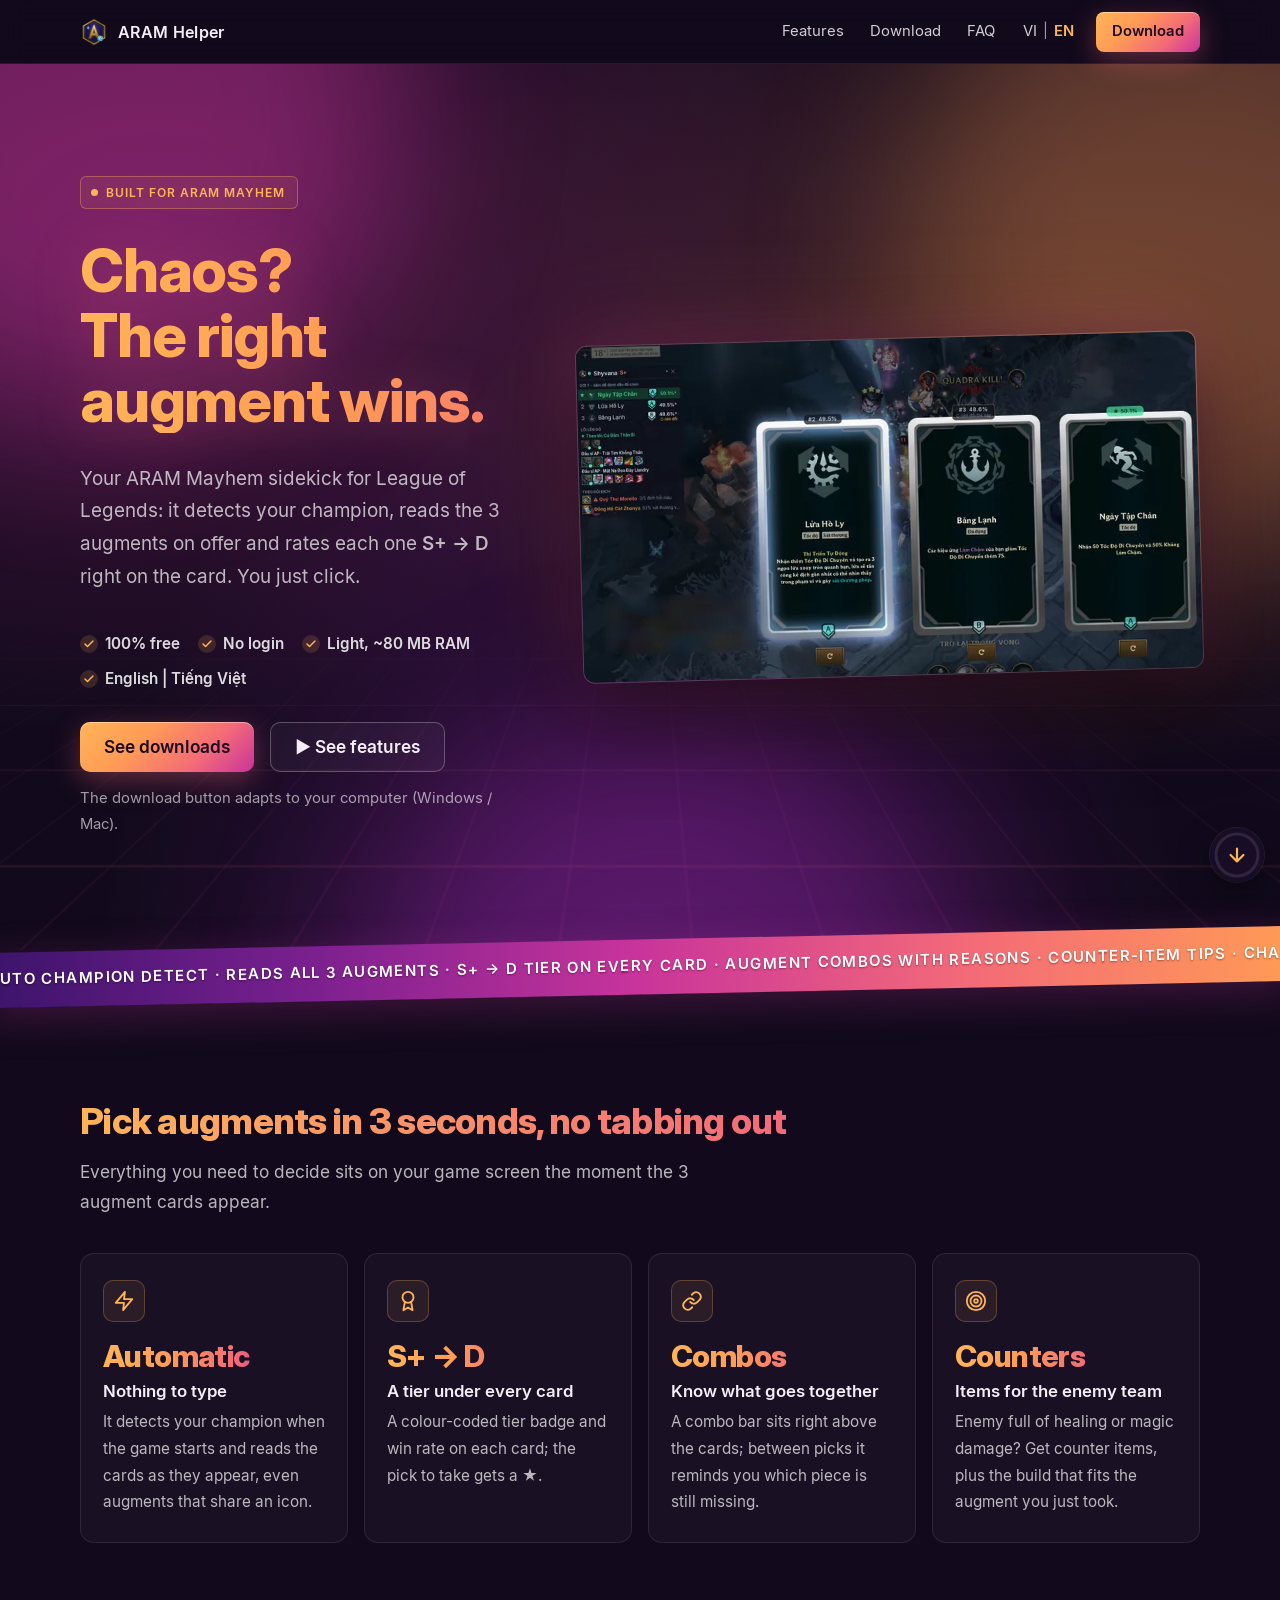
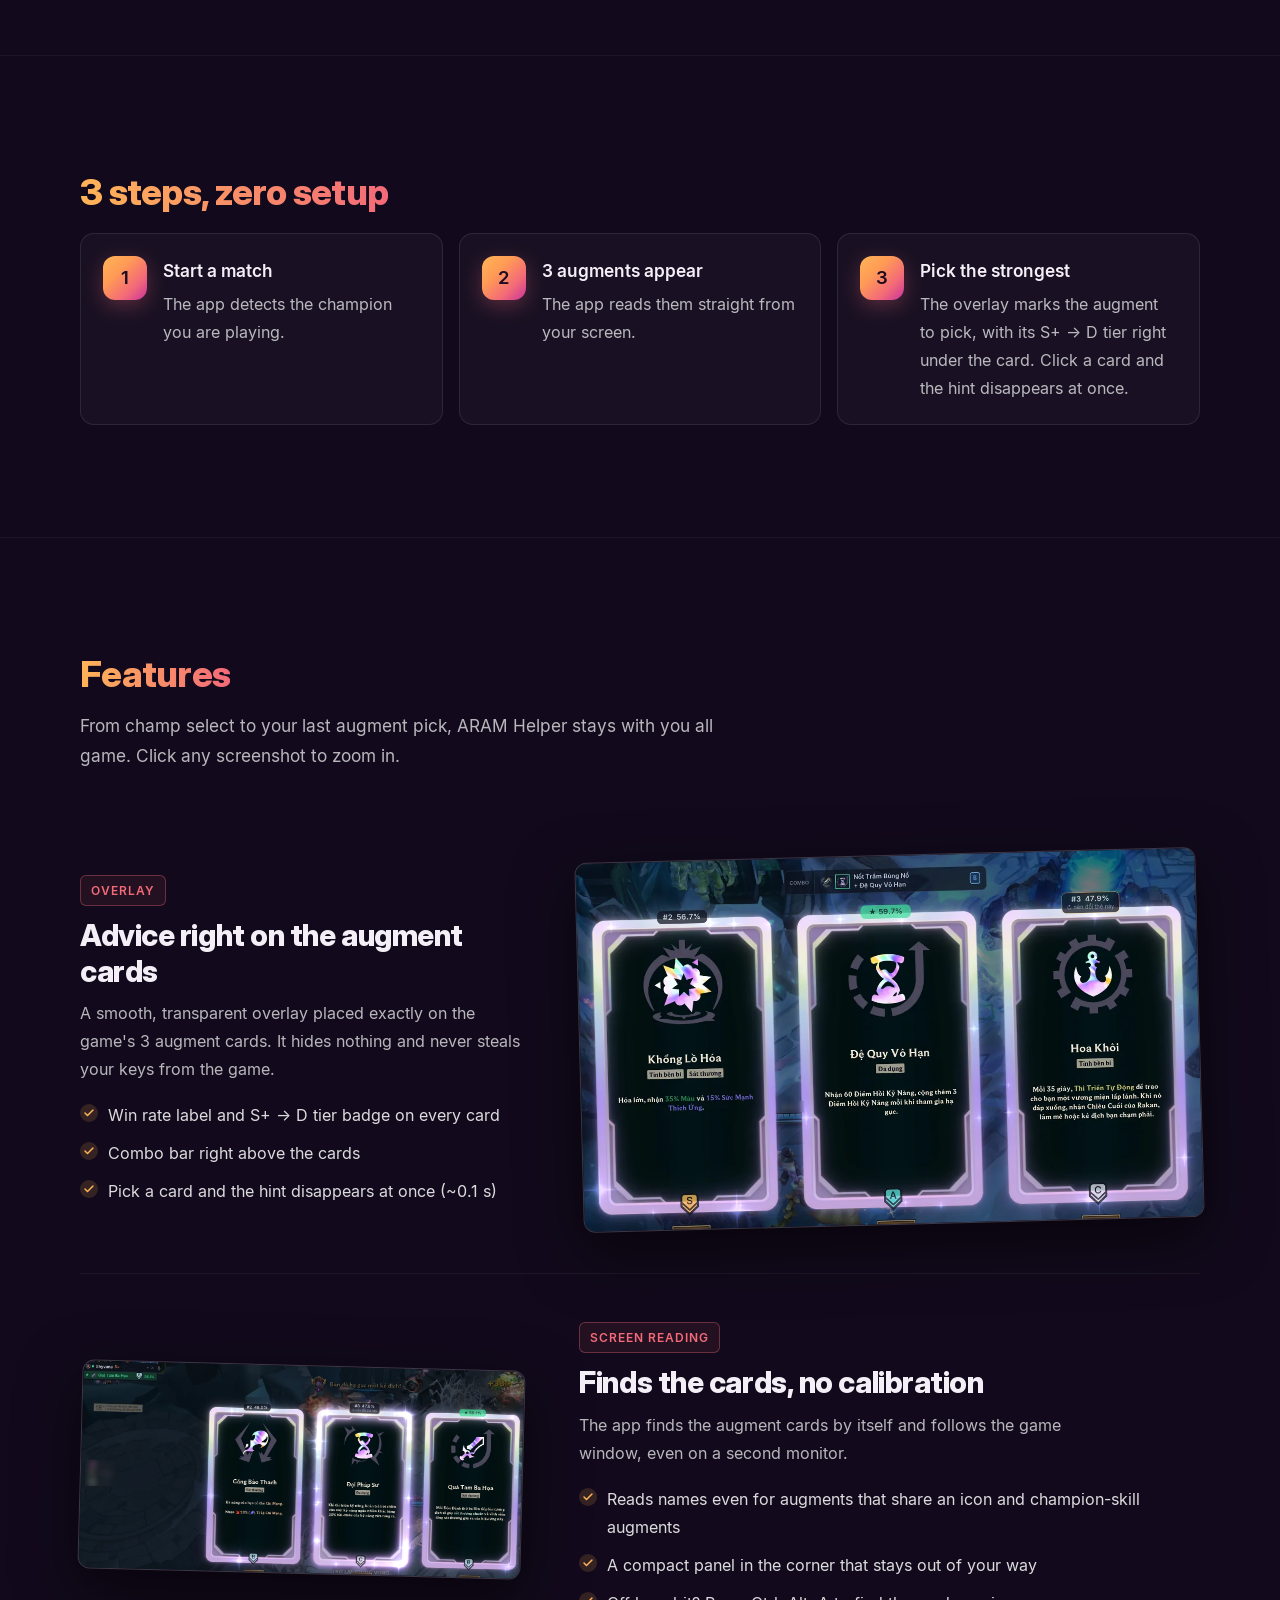
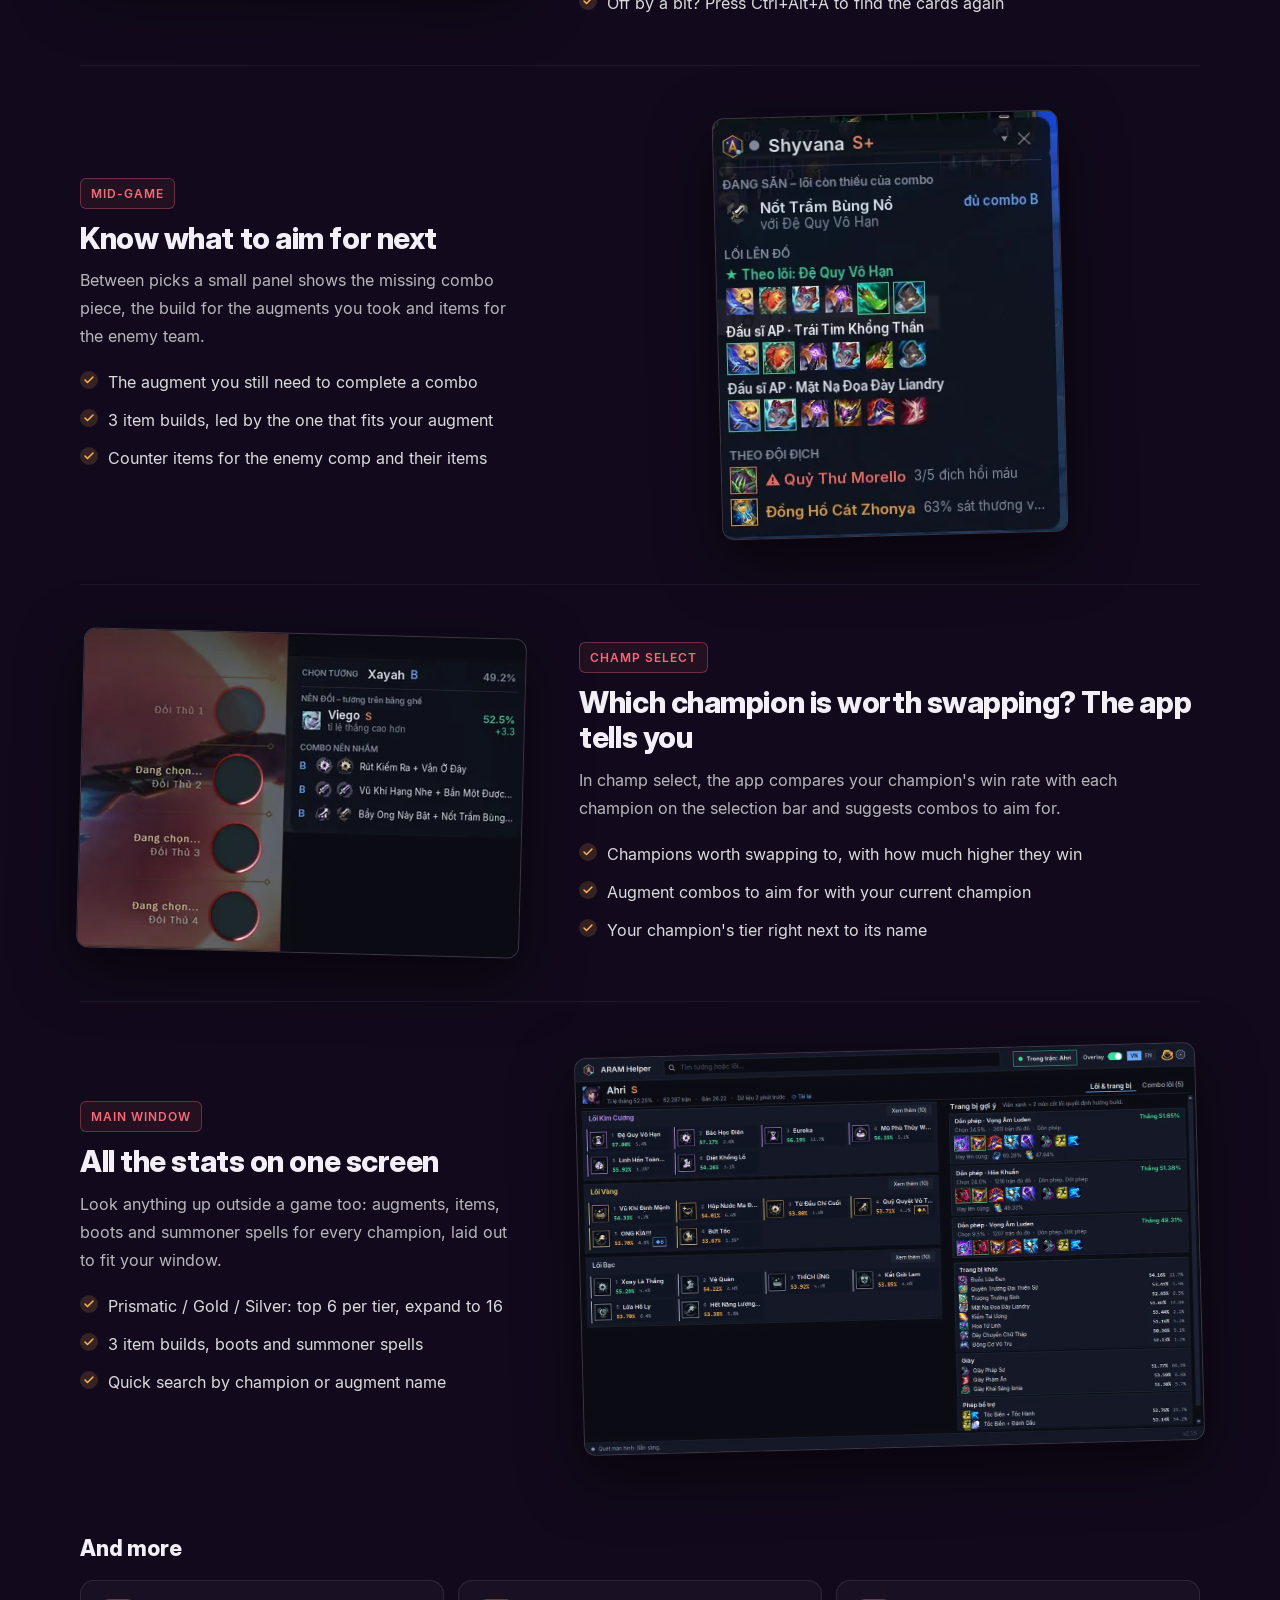
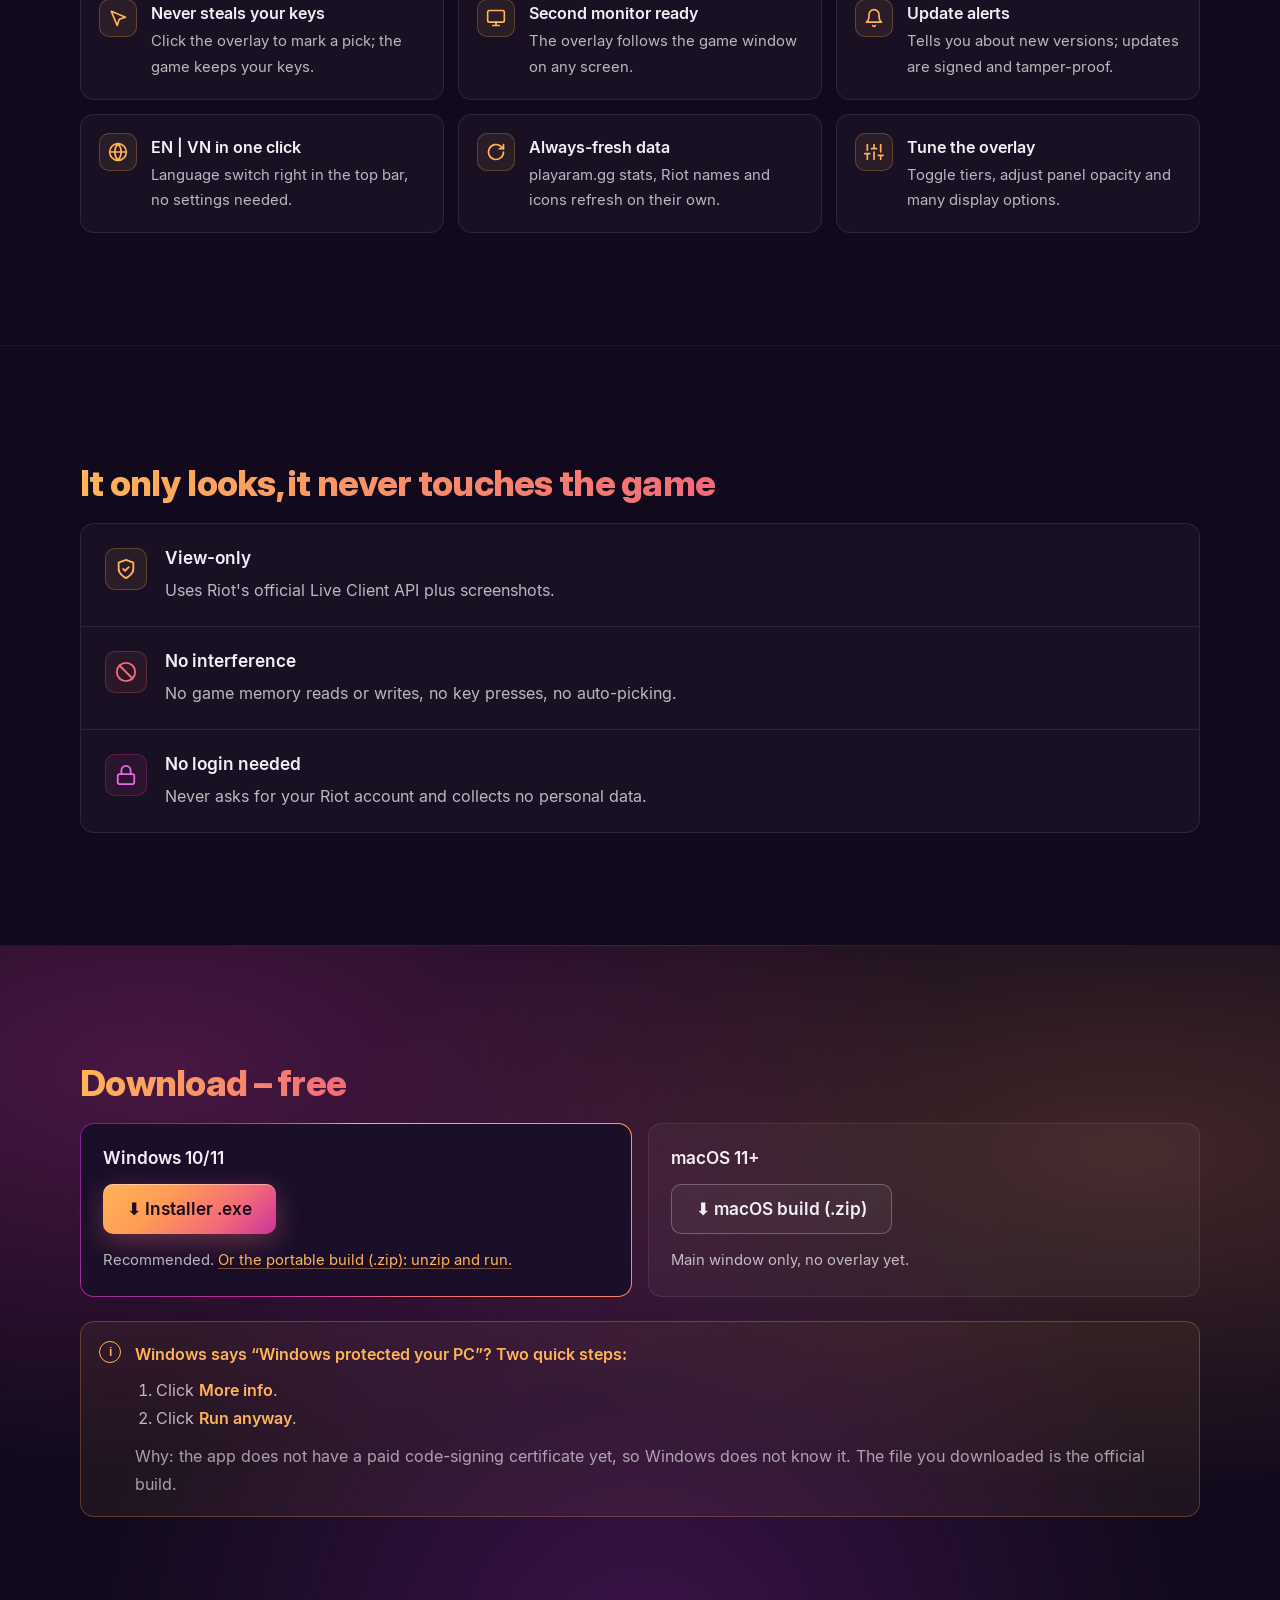
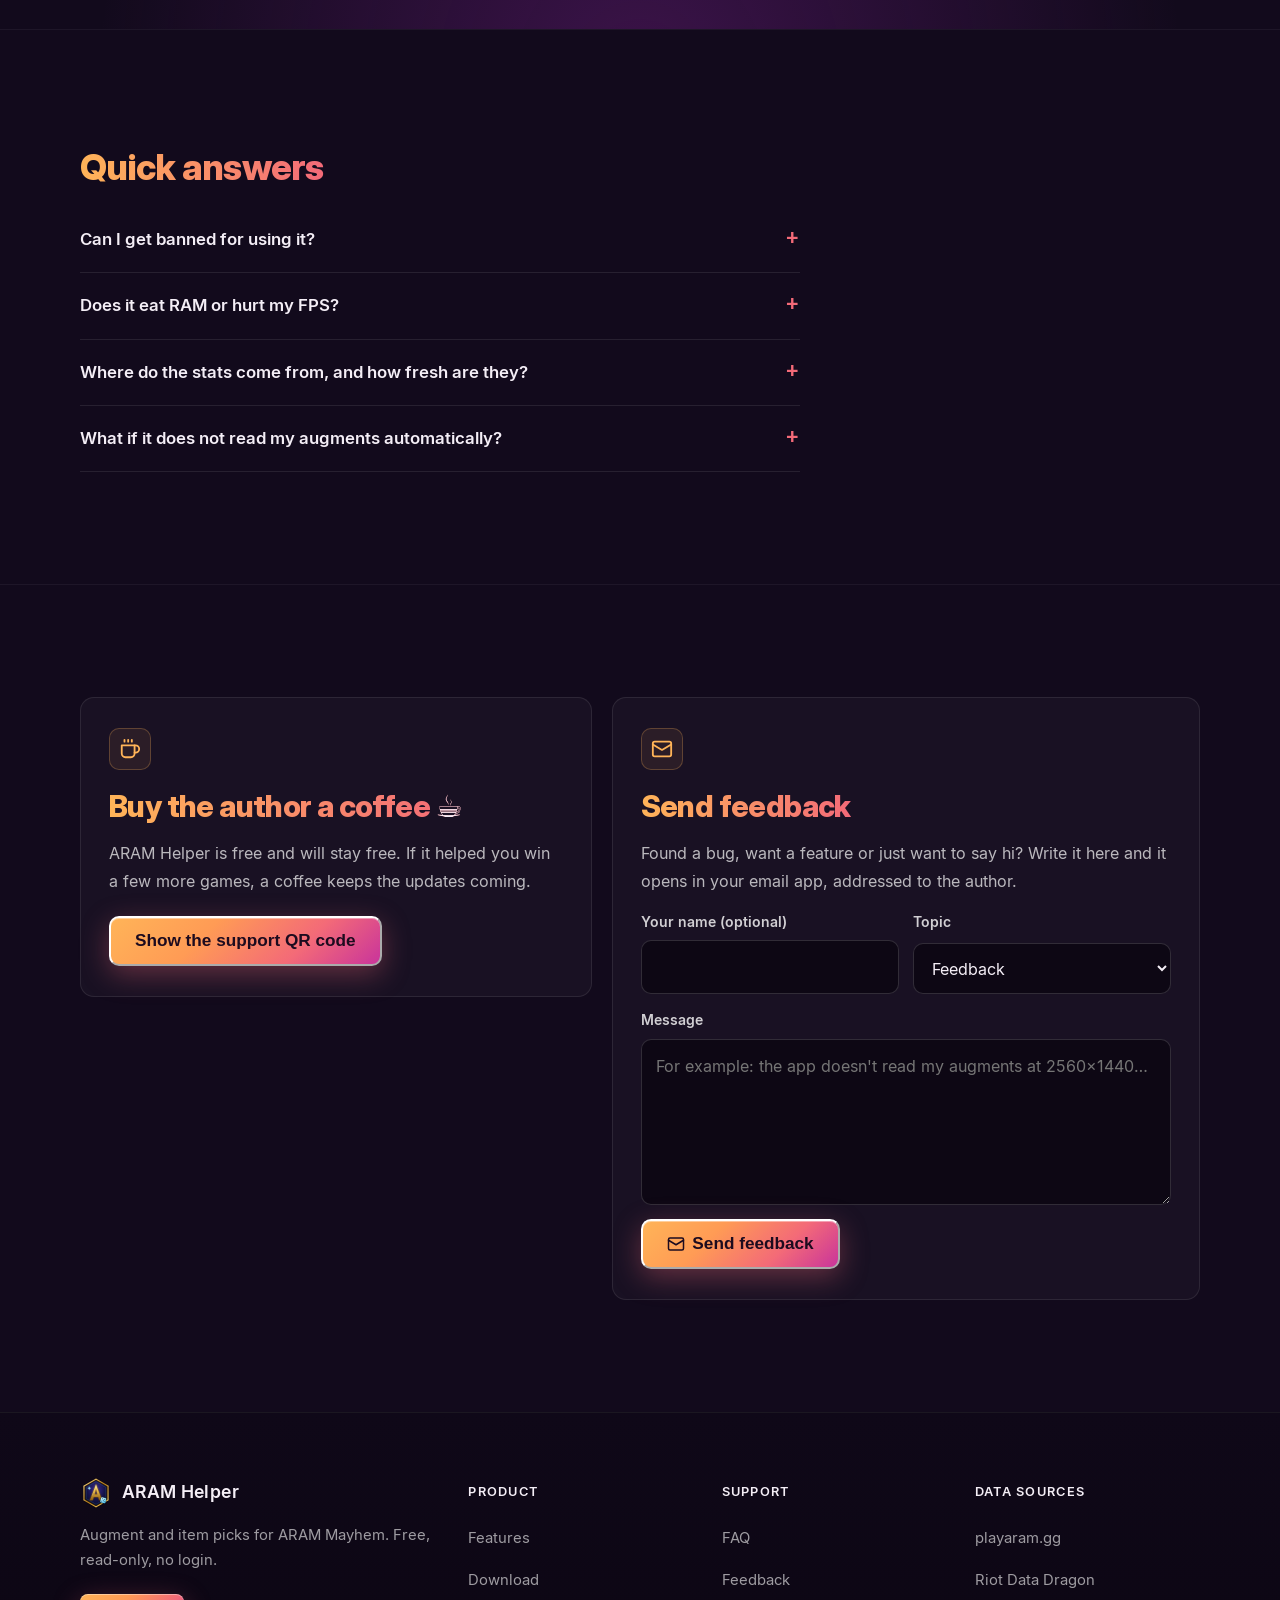
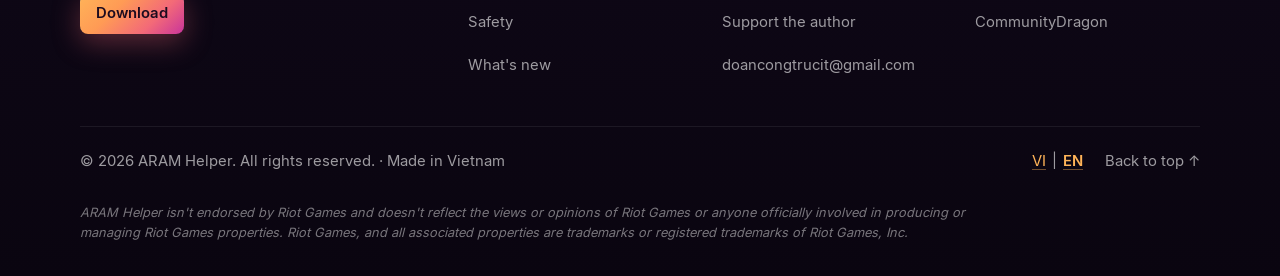
==== site/index.html @ 910d331d "ARAM Helper website and releases This repository hosts the aramhelper.com website and the app's rele" ====
<!doctype html>
<html lang="vi">
<head>
<meta charset="utf-8">
<meta name="viewport" content="width=device-width, initial-scale=1">
<title>ARAM Helper – Gợi ý lõi và trang bị cho ARAM Hỗn Loạn</title>
<meta name="description" content="ARAM Helper tự nhận tướng, tự đọc 3 lõi trên màn hình và gợi ý lõi + trang bị ngay trong game ARAM Hỗn Loạn. Miễn phí, chỉ xem không can thiệp, không cần đăng nhập.">
<meta name="keywords" content="ARAM Mayhem augment helper, lõi ARAM Hỗn Loạn, lõi ARAM, gợi ý lõi, ARAM Helper, augment, overlay">
<meta name="theme-color" content="#120a1c">
<link rel="canonical" href="https://aramhelper.com/">
<link rel="alternate" hreflang="vi" href="https://aramhelper.com/">
<link rel="alternate" hreflang="en" href="https://aramhelper.com/en/">
<link rel="alternate" hreflang="x-default" href="https://aramhelper.com/">
<link rel="icon" type="image/png" href="assets/img/icon.png">
<meta property="og:type" content="website">
<meta property="og:site_name" content="ARAM Helper">
<meta property="og:title" content="ARAM Helper – Hỗn loạn? Có lõi xịn là thắng.">
<meta property="og:description" content="Tự đọc 3 lõi trên màn hình, gợi ý lõi + trang bị ngay trong game ARAM Hỗn Loạn. Miễn phí, chỉ xem không can thiệp, không cần đăng nhập.">
<meta property="og:url" content="https://aramhelper.com/">
<meta property="og:image" content="https://aramhelper.com/assets/img/og-vi.png">
<meta property="og:locale" content="vi_VN">
<meta name="twitter:card" content="summary_large_image">
<meta name="twitter:title" content="ARAM Helper – Hỗn loạn? Có lõi xịn là thắng.">
<meta name="twitter:description" content="Tự đọc 3 lõi trên màn hình, gợi ý lõi + trang bị ngay trong game ARAM Hỗn Loạn. Miễn phí, chỉ xem không can thiệp, không cần đăng nhập.">
<meta name="twitter:image" content="https://aramhelper.com/assets/img/og-vi.png">
<link rel="preload" href="assets/fonts/InterDisplay-ExtraBold.woff2" as="font" type="font/woff2" crossorigin>
<link rel="stylesheet" href="assets/style.css?v=8edf6a30">
<script type="module" src="assets/app.mjs?v=8edf6a30"></script>
</head>
<body data-lang="vi">
<div class="scroll-progress" aria-hidden="true"></div>

<header class="site-nav">
  <a class="brand" href="#hero"><img src="assets/img/icon.png" alt="" width="28" height="28"><span>ARAM Helper</span></a>
  <button class="nav-toggle" type="button" aria-label="Mở menu" aria-controls="site-links">&#9776;</button>
  <nav id="site-links" class="site-links">
    <a href="#features">Tính năng</a>
    <a href="#download">Tải về</a>
    <a href="#faq">Hỏi đáp</a>
    <span class="lang-switch"><a data-set-lang="vi" hreflang="vi" href="./">VI</a> | <a data-set-lang="en" hreflang="en" href="en/">EN</a></span>
  </nav>
  <a class="btn btn-primary btn-sm nav-cta" href="#download">Tải về</a>
</header>

<main>

<section id="hero" class="hero glow">
  <div class="hero-fx" aria-hidden="true"><span class="blob b1"></span><span class="blob b2"></span><span class="blob b3"></span><div class="floor"></div><canvas id="sparks"></canvas></div>
  <p class="badge"><span class="dot"></span>Dành cho ARAM Hỗn Loạn</p>
  <h1>Hỗn loạn? Có lõi xịn là thắng.</h1>
  <p class="lead">Trợ lý ARAM Hỗn Loạn cho Liên Minh Huyền Thoại: tự nhận tướng, tự đọc 3 lõi đang được đưa ra và chấm tier <b>S+ → D</b> ngay trên từng thẻ. Bạn chỉ việc bấm chọn.</p>
  <ul class="hero-points">
    <li><svg class="tick" viewBox="0 0 24 24" aria-hidden="true" focusable="false"><path d="M20 6 9 17l-5-5"/></svg>Miễn phí 100%</li><li><svg class="tick" viewBox="0 0 24 24" aria-hidden="true" focusable="false"><path d="M20 6 9 17l-5-5"/></svg>Không cần đăng nhập</li><li><svg class="tick" viewBox="0 0 24 24" aria-hidden="true" focusable="false"><path d="M20 6 9 17l-5-5"/></svg>Nhẹ ~80 MB RAM</li><li><svg class="tick" viewBox="0 0 24 24" aria-hidden="true" focusable="false"><path d="M20 6 9 17l-5-5"/></svg>Tiếng Việt | English</li>
  </ul>
  <div class="cta">
    <a id="primary-dl" class="btn btn-primary" data-dl-win="https://github.com/doancongtrucit/aram-helper/releases/latest/download/ARAM-Helper-Setup.exe" data-dl-mac="https://github.com/doancongtrucit/aram-helper/releases/latest/download/ARAM-Helper-macos.zip" href="https://github.com/doancongtrucit/aram-helper/releases/latest/download/ARAM-Helper-Setup.exe">⬇ Tải cho Windows</a>
    <a id="demo-btn" class="btn btn-ghost" href="#features">▶ Xem tính năng</a>
  </div>
  <p class="muted hero-note">Nút tải tự đổi theo máy của bạn (Windows / Mac). <span data-version hidden></span></p>
  <img class="shot hero-shot zoomable" fetchpriority="high" src="assets/img/overlay-ingame.webp" srcset="assets/img/overlay-ingame-800.webp 800w, assets/img/overlay-ingame.webp 1500w" sizes="(min-width: 1000px) 640px, 100vw" alt="Overlay của ARAM Helper trong một trận ARAM Hỗn Loạn thật: nhãn % trên thẻ, huy hiệu tier, khung gợi ý" width="1500" height="814">
</section>

<div class="ticker" aria-hidden="true"><div class="ticker-track"><span>Tự nhận tướng · Tự đọc 3 lõi · Tier S+ → D trên thẻ · Combo lõi kèm lý do · Gợi ý đồ khắc chế · Gợi ý ở màn chọn tướng · Overlay trong suốt</span><span>Tự nhận tướng · Tự đọc 3 lõi · Tier S+ → D trên thẻ · Combo lõi kèm lý do · Gợi ý đồ khắc chế · Gợi ý ở màn chọn tướng · Overlay trong suốt</span></div></div>

<section id="highlights" class="highlights">
  <h2>Chọn lõi trong 3 giây, không cần tra cứu</h2>
  <p class="section-sub">Mọi thứ bạn cần để quyết định nằm ngay trên màn hình game, đúng lúc 3 thẻ lõi hiện ra.</p>
  <div class="hl-grid">
    <div class="box hl"><svg class="ico" viewBox="0 0 24 24" aria-hidden="true" focusable="false"><path d="M13 2 3 14h9l-1 8 10-12h-9l1-8z"/></svg><span class="hl-k">Tự động</span><b>Không phải gõ tìm gì</b><p>Vào trận là app nhận tướng; thẻ lõi hiện ra là app tự đọc, kể cả lõi dùng chung icon.</p></div>
    <div class="box hl"><svg class="ico" viewBox="0 0 24 24" aria-hidden="true" focusable="false"><circle cx="12" cy="8" r="6"/><path d="M15.5 13.5 17 22l-5-3-5 3 1.5-8.5"/></svg><span class="hl-k">S+ → D</span><b>Tier ngay dưới từng thẻ</b><p>Huy hiệu tier theo màu và % thắng trên mỗi thẻ; lõi nên chọn được đánh dấu ★.</p></div>
    <div class="box hl"><svg class="ico" viewBox="0 0 24 24" aria-hidden="true" focusable="false"><path d="M10 13a5 5 0 0 0 7.5.5l3-3a5 5 0 0 0-7-7l-1.7 1.7"/><path d="M14 11a5 5 0 0 0-7.5-.5l-3 3a5 5 0 0 0 7 7l1.7-1.7"/></svg><span class="hl-k">Combo</span><b>Biết lõi nào đi với lõi nào</b><p>Thanh combo nằm ngay trên các thẻ; giữa các lượt app nhắc lõi còn thiếu để đủ combo.</p></div>
    <div class="box hl"><svg class="ico" viewBox="0 0 24 24" aria-hidden="true" focusable="false"><circle cx="12" cy="12" r="10"/><circle cx="12" cy="12" r="6"/><circle cx="12" cy="12" r="2"/></svg><span class="hl-k">Khắc chế</span><b>Đồ theo đội địch</b><p>Địch nhiều hồi máu, nhiều sát thương phép? App gợi ý đồ khắc chế và bộ đồ hợp lõi bạn vừa lấy.</p></div>
  </div>
</section>

<section id="how" class="how">
  <h2>3 bước, không cần chỉnh gì</h2>
  <ol class="steps">
    <li class="box step"><i aria-hidden="true">1</i><div><b>Vào trận</b>App tự nhận tướng bạn đang chơi.</div></li>
    <li class="box step"><i aria-hidden="true">2</i><div><b>3 lõi hiện ra</b>App tự đọc lõi trên màn hình.</div></li>
    <li class="box step"><i aria-hidden="true">3</i><div><b>Chọn lõi mạnh nhất</b>Overlay đánh dấu lõi nên chọn, kèm tier S+ → D ngay dưới thẻ. Bấm chọn là gợi ý tắt ngay.</div></li>
  </ol>
</section>

<section id="features" class="features">
  <h2>Tính năng</h2>
  <p class="section-sub">Từ màn chọn tướng tới lúc chọn lõi cuối cùng, ARAM Helper đi cùng bạn cả trận. Bấm vào ảnh để phóng to.</p>
  <article class="frow">
    <div class="frow-text">
      <span class="chip">Overlay</span>
      <h3>Gợi ý nằm ngay trên thẻ lõi</h3>
      <p>Overlay trong suốt, mép mịn, đặt đúng lên 3 thẻ lõi của game. Không che thông tin, không giành phím của game.</p>
      <ul class="checks"><li><svg class="tick" viewBox="0 0 24 24" aria-hidden="true" focusable="false"><path d="M20 6 9 17l-5-5"/></svg>Nhãn % thắng và huy hiệu tier S+ → D trên từng thẻ</li><li><svg class="tick" viewBox="0 0 24 24" aria-hidden="true" focusable="false"><path d="M20 6 9 17l-5-5"/></svg>Thanh combo ngay phía trên các thẻ</li><li><svg class="tick" viewBox="0 0 24 24" aria-hidden="true" focusable="false"><path d="M20 6 9 17l-5-5"/></svg>Bấm chọn lõi là gợi ý tắt ngay (~0,1 giây)</li></ul>
    </div>
    <figure class="frow-media"><img class="shot zoomable" src="assets/img/overlay-combo.webp" alt="Overlay trên 3 thẻ lõi: % thắng, huy hiệu tier và thanh combo" width="1200" height="714" loading="lazy"></figure>
  </article>
  <article class="frow">
    <div class="frow-text">
      <span class="chip">Tự đọc màn hình</span>
      <h3>Tự tìm thẻ lõi, không cần căn chỉnh</h3>
      <p>App tự tìm thẻ lõi trên màn hình và bám theo cửa sổ game, kể cả khi bạn chơi trên màn hình phụ.</p>
      <ul class="checks"><li><svg class="tick" viewBox="0 0 24 24" aria-hidden="true" focusable="false"><path d="M20 6 9 17l-5-5"/></svg>Đọc được cả tên lõi dùng chung icon và lõi kỹ năng tướng</li><li><svg class="tick" viewBox="0 0 24 24" aria-hidden="true" focusable="false"><path d="M20 6 9 17l-5-5"/></svg>Khung gợi ý thu gọn ở góc, không vướng tầm nhìn</li><li><svg class="tick" viewBox="0 0 24 24" aria-hidden="true" focusable="false"><path d="M20 6 9 17l-5-5"/></svg>Lỡ lệch? Bấm Ctrl+Alt+A để app tìm lại thẻ</li></ul>
    </div>
    <figure class="frow-media"><img class="shot zoomable" src="assets/img/overlay-collapsed.webp" alt="Khung gợi ý thu gọn ở góc màn hình khi đang chọn lõi" width="1500" height="705" loading="lazy"></figure>
  </article>
  <article class="frow frow-tall">
    <div class="frow-text">
      <span class="chip">Giữa trận</span>
      <h3>Biết trước nên nhắm gì tiếp</h3>
      <p>Giữa các lượt chọn, khung nhỏ cho biết lõi còn thiếu của combo, lối lên đồ theo lõi đã lấy và đồ nên lên theo đội địch.</p>
      <ul class="checks"><li><svg class="tick" viewBox="0 0 24 24" aria-hidden="true" focusable="false"><path d="M20 6 9 17l-5-5"/></svg>Lõi còn thiếu để đủ combo</li><li><svg class="tick" viewBox="0 0 24 24" aria-hidden="true" focusable="false"><path d="M20 6 9 17l-5-5"/></svg>3 lối lên đồ, ưu tiên bộ hợp lõi bạn vừa chọn</li><li><svg class="tick" viewBox="0 0 24 24" aria-hidden="true" focusable="false"><path d="M20 6 9 17l-5-5"/></svg>Đồ khắc chế theo đội hình + trang bị của địch</li></ul>
    </div>
    <figure class="frow-media"><img class="shot zoomable" src="assets/img/overlay-between.webp" alt="Khung giữa trận: lõi còn thiếu của combo, lối lên đồ và đồ theo đội địch" width="344" height="420" loading="lazy"></figure>
  </article>
  <article class="frow">
    <div class="frow-text">
      <span class="chip">Chọn tướng</span>
      <h3>Tướng nào đáng đổi, app chỉ cho bạn</h3>
      <p>Vào màn chọn tướng, app so tỉ lệ thắng tướng của bạn với từng tướng trên thanh chọn tướng và gợi ý combo nên nhắm.</p>
      <ul class="checks"><li><svg class="tick" viewBox="0 0 24 24" aria-hidden="true" focusable="false"><path d="M20 6 9 17l-5-5"/></svg>Tướng đáng đổi kèm % thắng cao hơn bao nhiêu</li><li><svg class="tick" viewBox="0 0 24 24" aria-hidden="true" focusable="false"><path d="M20 6 9 17l-5-5"/></svg>Combo lõi nên nhắm cho tướng đang cầm</li><li><svg class="tick" viewBox="0 0 24 24" aria-hidden="true" focusable="false"><path d="M20 6 9 17l-5-5"/></svg>Tier của tướng hiện ngay cạnh tên</li></ul>
    </div>
    <figure class="frow-media"><img class="shot zoomable" src="assets/img/champ-select.webp" alt="Khung gợi ý ở màn chọn tướng: tướng nên đổi và combo nên nhắm" width="500" height="360" loading="lazy"></figure>
  </article>
  <article class="frow">
    <div class="frow-text">
      <span class="chip">Cửa sổ chính</span>
      <h3>Toàn bộ thống kê trên một màn hình</h3>
      <p>Ngoài trận vẫn tra được hết: lõi, trang bị, giày, phép bổ trợ của từng tướng, tự xếp bố cục theo cỡ cửa sổ.</p>
      <ul class="checks"><li><svg class="tick" viewBox="0 0 24 24" aria-hidden="true" focusable="false"><path d="M20 6 9 17l-5-5"/></svg>Lõi Kim Cương / Vàng / Bạc: 6 lõi mạnh nhất mỗi bậc, xem thêm tới 16</li><li><svg class="tick" viewBox="0 0 24 24" aria-hidden="true" focusable="false"><path d="M20 6 9 17l-5-5"/></svg>3 lối lên đồ, giày và phép bổ trợ</li><li><svg class="tick" viewBox="0 0 24 24" aria-hidden="true" focusable="false"><path d="M20 6 9 17l-5-5"/></svg>Tìm nhanh tướng hoặc lõi theo tên</li></ul>
    </div>
    <figure class="frow-media"><img class="shot zoomable" src="assets/img/main-window.webp" alt="Cửa sổ chính của ARAM Helper với lõi, trang bị và combo" width="1400" height="897" loading="lazy"></figure>
  </article>
  <h3 class="more-title">Và còn nữa</h3>
  <div class="mini-grid">
    <div class="mini"><svg class="ico" viewBox="0 0 24 24" aria-hidden="true" focusable="false"><path d="m4 4 7 17 2.5-7.5L21 11z"/></svg><div><b>Không giành phím</b><p>Bấm lên overlay để đánh dấu lõi mà game vẫn nhận phím.</p></div></div>
    <div class="mini"><svg class="ico" viewBox="0 0 24 24" aria-hidden="true" focusable="false"><rect x="2" y="3" width="20" height="14" rx="2"/><path d="M8 21h8M12 17v4"/></svg><div><b>Bám màn hình phụ</b><p>Overlay đi theo cửa sổ game trên mọi màn hình.</p></div></div>
    <div class="mini"><svg class="ico" viewBox="0 0 24 24" aria-hidden="true" focusable="false"><path d="M6 8a6 6 0 0 1 12 0c0 7 3 9 3 9H3s3-2 3-9"/><path d="M10.3 21a1.9 1.9 0 0 0 3.4 0"/></svg><div><b>Tự báo bản mới</b><p>Có bản mới là báo; bản cập nhật có chữ ký, chống giả mạo.</p></div></div>
    <div class="mini"><svg class="ico" viewBox="0 0 24 24" aria-hidden="true" focusable="false"><circle cx="12" cy="12" r="10"/><path d="M2 12h20M12 2a15 15 0 0 1 0 20M12 2a15 15 0 0 0 0 20"/></svg><div><b>VN | EN tức thì</b><p>Công tắc ngôn ngữ ngay trên thanh trên cùng, không cần vào Cài đặt.</p></div></div>
    <div class="mini"><svg class="ico" viewBox="0 0 24 24" aria-hidden="true" focusable="false"><path d="M21 12a9 9 0 1 1-3-6.7L21 8"/><path d="M21 3v5h-5"/></svg><div><b>Số liệu luôn mới</b><p>Thống kê playaram.gg, tên và icon Riot tự làm mới.</p></div></div>
    <div class="mini"><svg class="ico" viewBox="0 0 24 24" aria-hidden="true" focusable="false"><path d="M4 21v-7M4 10V3M12 21v-9M12 8V3M20 21v-5M20 12V3M1 14h6M9 8h6M17 16h6"/></svg><div><b>Tuỳ chỉnh overlay</b><p>Bật/tắt tier, chỉnh độ đậm khung, nhiều tuỳ chọn hiển thị.</p></div></div>
  </div>
</section>

<section id="safety" class="safety">
  <h2>Chỉ nhìn, không chạm vào game</h2>
  <div class="row">
    <div class="box"><svg class="ico" viewBox="0 0 24 24" aria-hidden="true" focusable="false"><path d="M12 22s8-4 8-10V5l-8-3-8 3v7c0 6 8 10 8 10z"/><path d="m9 12 2 2 4-4"/></svg><b>Chỉ xem dữ liệu</b><p>Dùng Live Client API chính thức của Riot và ảnh chụp màn hình.</p></div>
    <div class="box"><svg class="ico" viewBox="0 0 24 24" aria-hidden="true" focusable="false"><circle cx="12" cy="12" r="10"/><path d="m4.9 4.9 14.2 14.2"/></svg><b>Không can thiệp</b><p>Không đọc/ghi bộ nhớ game, không gửi phím, không tự chọn lõi.</p></div>
    <div class="box"><svg class="ico" viewBox="0 0 24 24" aria-hidden="true" focusable="false"><rect x="3" y="11" width="18" height="11" rx="2"/><path d="M7 11V7a5 5 0 0 1 10 0v4"/></svg><b>Không cần đăng nhập</b><p>Không hỏi tài khoản Riot, không thu thập dữ liệu cá nhân.</p></div>
  </div>
</section>

<section id="download" class="download glow">
  <h2>Tải về – miễn phí</h2>
  <div class="row">
    <div class="box featured">
      <b>Windows 10/11</b>
      <a class="btn btn-primary" href="https://github.com/doancongtrucit/aram-helper/releases/latest/download/ARAM-Helper-Setup.exe">⬇ Bộ cài .exe</a>
      <p class="muted">Khuyên dùng. <a href="https://github.com/doancongtrucit/aram-helper/releases/latest/download/ARAM-Helper-win64-portable.zip">Hoặc bản portable (.zip), giải nén là chạy.</a></p>
    </div>
    <div class="box">
      <b>macOS 11+</b>
      <a class="btn btn-ghost" href="https://github.com/doancongtrucit/aram-helper/releases/latest/download/ARAM-Helper-macos.zip">⬇ Bản macOS (.zip)</a>
      <p class="muted">Chỉ có cửa sổ chính, chưa có overlay.</p>
    </div>
  </div>
  <div id="mobile-note" class="note mobile-note">
    <p>ARAM Helper chạy trên máy tính Windows/Mac – hãy mở link này trên PC.</p>
    <button id="share-link" class="btn btn-ghost" type="button" data-copied="Đã sao chép link">Chia sẻ / sao chép link</button>
    <p id="share-status" class="share-status" role="status" aria-live="polite"></p>
  </div>
  <div class="note smartscreen">
    <b>Windows báo “Windows protected your PC”? Làm 2 bước:</b>
    <ol>
      <li>Bấm <b>More info</b> (Thông tin thêm).</li>
      <li>Bấm <b>Run anyway</b> (Vẫn chạy).</li>
    </ol>
    <p>Lý do: app chưa có chữ ký số trả phí nên Windows chưa quen với nó. File tải về là bản chính thức.</p>
  </div>
</section>

<section id="faq" class="faq narrow">
  <h2>Hỏi nhanh</h2>
  <details><summary>Dùng có bị khoá tài khoản không?</summary><p>App chỉ dùng Live Client API chính thức mà Riot mở cho các app hỗ trợ (cùng cách các app quen thuộc khác đang dùng) và ảnh chụp màn hình. App không đọc/ghi bộ nhớ game, không gửi phím, không tự chọn lõi thay bạn. Dù vậy, đây là công cụ bên thứ ba – bạn tự cân nhắc theo chính sách hiện hành của Riot.</p></details>
  <details><summary>Có tốn RAM / làm giật game không?</summary><p>Nhẹ: RAM khi chạy khoảng 70–90 MB, overlay chỉ là một cửa sổ trong suốt nên không ảnh hưởng FPS đáng kể.</p></details>
  <details><summary>Số liệu lấy từ đâu, cập nhật khi nào?</summary><p>Thống kê lõi và trang bị lấy từ playaram.gg; tên và icon từ Riot Data Dragon và CommunityDragon. App tự làm mới dữ liệu khi bạn mở.</p></details>
  <details><summary>Không tự đọc được lõi thì làm sao?</summary><p>Bạn vẫn tìm thủ công được: gõ tên tướng hoặc tên lõi vào ô tìm kiếm là thấy ngay thống kê và gợi ý. Lúc bảng lõi đang hiện, bấm Ctrl+Alt+A để app tìm lại vị trí thẻ lõi.</p></details>
</section>

<section id="donate" class="donate">
  <div class="donate-grid">
    <div class="box donate-card">
      <svg class="ico" viewBox="0 0 24 24" aria-hidden="true" focusable="false"><path d="M17 8h1a4 4 0 0 1 0 8h-1"/><path d="M3 8h14v9a4 4 0 0 1-4 4H7a4 4 0 0 1-4-4z"/><path d="M6 2v2M10 2v2M14 2v2"/></svg>
      <h2>Mời tác giả ly cà phê <span class="emoji" aria-hidden="true">☕</span></h2>
      <p>ARAM Helper miễn phí và sẽ luôn miễn phí. Nếu app giúp bạn thắng thêm vài trận, một ly cà phê là động lực để tác giả cập nhật tiếp.</p>
      <button id="qr-toggle" class="btn btn-primary" type="button" aria-expanded="false" aria-controls="qr-panel" data-show="Hiện mã QR ủng hộ" data-hide="Ẩn mã QR">Hiện mã QR ủng hộ</button>
      <noscript><style>#qr-toggle { display: none; } #qr-panel { display: block; }</style></noscript>
      <div id="qr-panel" class="qr-panel" hidden>
        <figure class="donate-figure">
          <img id="donate-qr" class="donate-qr" src="assets/img/donate-qr.png" alt="Mã QR chuyển khoản ủng hộ tác giả" width="240" height="240">
          <figcaption>Chuyển khoản ngân hàng Việt Nam (VietQR)</figcaption>
        </figure>
        <p id="donate-fallback" class="muted">Mã QR đang được cập nhật. Liên hệ qua email: <a href="mailto:doancongtrucit@gmail.com">doancongtrucit@gmail.com</a></p>
      </div>
    </div>
    <div id="feedback" class="box feedback-card">
      <svg class="ico" viewBox="0 0 24 24" aria-hidden="true" focusable="false"><rect x="2" y="4" width="20" height="16" rx="2"/><path d="m22 7-10 6L2 7"/></svg>
      <h2>Góp ý cho ARAM Helper</h2>
      <p>Gặp lỗi, muốn thêm tính năng hay chỉ muốn nói gì đó? Viết vào đây, thư sẽ mở trong ứng dụng email của bạn để gửi cho tác giả.</p>
      <form id="fb-form" class="fb-form" novalidate data-email="doancongtrucit@gmail.com" data-err="Bạn hãy viết vài dòng nội dung trước khi gửi nhé." data-ok="Đã mở ứng dụng email. Nếu không thấy gì, hãy gửi trực tiếp tới">
        <div class="field-row">
          <label class="field"><span>Tên của bạn (không bắt buộc)</span><input name="name" type="text" maxlength="60" autocomplete="nickname"></label>
          <label class="field"><span>Chủ đề</span><select name="topic"><option>Góp ý</option><option>Báo lỗi</option><option>Đề xuất tính năng</option></select></label>
        </div>
        <label class="field"><span>Nội dung</span><textarea name="message" rows="5" maxlength="1500" placeholder="Ví dụ: app không đọc được lõi khi mình chơi ở độ phân giải 2560×1440…" required></textarea></label>
        <button class="btn btn-primary" type="submit"><svg class="btn-ico" viewBox="0 0 24 24" aria-hidden="true" focusable="false"><rect x="2" y="4" width="20" height="16" rx="2"/><path d="m22 7-10 6L2 7"/></svg>Gửi góp ý</button>
        <p id="fb-status" class="fb-status" role="status" aria-live="polite"></p>
      </form>
    </div>
  </div>
</section>

</main>

<dialog id="lightbox" class="lightbox" aria-label="Bấm để phóng to">
  <form method="dialog"><button class="lightbox-close" aria-label="Đóng ảnh">&times;</button></form>
  <img id="lightbox-img" alt="">
  <!-- Demo video slot: <video src="assets/video/demo.mp4" controls playsinline></video> -->
</dialog>

<button id="scroll-fab" class="scroll-fab" type="button" hidden aria-label="Xuống cuối trang" title="Xuống cuối trang" data-end="Xuống cuối trang" data-top="Lên đầu trang">
  <svg class="fab-ring" viewBox="0 0 48 48" aria-hidden="true"><circle cx="24" cy="24" r="21"/><circle class="fab-progress" cx="24" cy="24" r="21" pathLength="100"/></svg>
  <svg class="fab-arrow" viewBox="0 0 24 24" aria-hidden="true" focusable="false"><path d="M12 5v14M19 12l-7 7-7-7"/></svg>
</button>

<footer class="site-footer">
  <div class="footer-grid">
    <div class="footer-brand">
      <a class="brand" href="#hero"><img src="assets/img/icon.png" alt="" width="32" height="32" loading="lazy"><span>ARAM Helper</span></a>
      <p>Trợ lý chọn lõi và trang bị cho ARAM Hỗn Loạn. Miễn phí, chỉ xem không can thiệp, không cần đăng nhập.</p>
      <a class="btn btn-primary btn-sm" href="#download">Tải về</a>
    </div>
    <nav class="footer-col" aria-label="Sản phẩm">
      <h3>Sản phẩm</h3>
      <ul>
        <li><a href="#features">Tính năng</a></li>
        <li><a href="#download">Tải về</a></li>
        <li><a href="#safety">An toàn</a></li>
        <li><a href="changelog.html">Có gì mới</a></li>
      </ul>
    </nav>
    <nav class="footer-col" aria-label="Hỗ trợ">
      <h3>Hỗ trợ</h3>
      <ul>
        <li><a href="#faq">Hỏi đáp</a></li>
        <li><a href="#feedback">Góp ý</a></li>
        <li><a href="#donate">Ủng hộ tác giả</a></li>
        <li><a href="mailto:doancongtrucit@gmail.com">doancongtrucit@gmail.com</a></li>
      </ul>
    </nav>
    <div class="footer-col">
      <h3>Nguồn dữ liệu</h3>
      <ul>
        <li><a href="https://playaram.gg" rel="noopener">playaram.gg</a></li>
        <li>Riot Data Dragon</li>
        <li>CommunityDragon</li>
      </ul>
    </div>
  </div>
  <div class="footer-bottom">
    <p>&copy; 2026 ARAM Helper. Bảo lưu mọi quyền. · Làm tại Việt Nam</p>
    <p class="footer-meta"><span class="lang-switch"><a data-set-lang="vi" hreflang="vi" href="./">VI</a> | <a data-set-lang="en" hreflang="en" href="en/">EN</a></span><a href="#hero">Lên đầu trang &uarr;</a></p>
  </div>
  <p class="disclaimer"><i>ARAM Helper isn't endorsed by Riot Games and doesn't reflect the views or opinions of Riot Games or anyone officially involved in producing or managing Riot Games properties. Riot Games, and all associated properties are trademarks or registered trademarks of Riot Games, Inc.</i></p>
</footer>

</body>
</html>
---- site/assets/style.css ----
/* ARAM Helper landing page – "Vice sunset" palette (deep violet → magenta → coral → warm yellow).
   Layout and type rhythm follow a calm editorial style; motion lives in the effects layer at the end.
   No external fonts or CSS. */

@font-face {
  font-family: "Inter";
  src: url("fonts/Inter-Regular.ttf") format("truetype");
  font-weight: 400;
  font-style: normal;
  font-display: swap;
}
@font-face {
  font-family: "Inter";
  src: url("fonts/Inter-SemiBold.ttf") format("truetype");
  font-weight: 600;
  font-style: normal;
  font-display: swap;
}
@font-face {
  font-family: "Inter Display";        /* Inter 4.1 display cut, for large headings */
  src: url("fonts/InterDisplay-ExtraBold.woff2") format("woff2");
  font-weight: 800;
  font-style: normal;
  font-display: swap;
}

:root {
  /* Palette */
  --violet: #3b146b;
  --purple: #7b208f;
  --magenta: #c9349b;
  --coral-pink: #f36a78;
  --coral: #f87572;
  --orange: #ff9b55;
  --yellow: #ffb458;

  --bg: #120a1c;
  --bg-2: #1a0e29;
  --text: #f4eef6;
  --body: #ffffffb3;           /* ~11:1 on --bg */
  --muted: #ffffff99;          /* ~7:1 on --bg */
  --surface: #ffffff08;
  --surface-2: #ffffff0f;
  --line: #ffffff17;

  --sunset: linear-gradient(90deg, var(--yellow), var(--orange) 30%, var(--coral-pink) 60%, var(--magenta) 85%, var(--purple));
  --sunset-diag: linear-gradient(135deg, var(--yellow), var(--orange) 35%, var(--coral-pink) 70%, var(--magenta));
  --radius: 14px;
  --wrap: 1120px;
  --gutter: clamp(16px, 4vw, 32px);
  color-scheme: dark;
}

*, *::before, *::after { box-sizing: border-box; }

html { -webkit-text-size-adjust: 100%; scroll-padding-top: 76px; }
@media (prefers-reduced-motion: no-preference) {
  html { scroll-behavior: smooth; }
}

body {
  margin: 0;
  background: var(--bg);
  color: var(--text);
  font: 400 1rem/1.75 "Inter", system-ui, "Segoe UI", Roboto, sans-serif;
  -webkit-font-smoothing: antialiased;
}

img { max-width: 100%; height: auto; display: block; }
a { color: var(--yellow); text-underline-offset: 3px; text-decoration-color: #ffb45866; }
a:hover { color: #ffd29a; text-decoration-color: currentColor; }
:focus-visible { outline: 2px solid var(--yellow); outline-offset: 3px; border-radius: 4px; }
b, strong { font-weight: 600; }
p { margin: 0 0 .9em; color: var(--body); }
.muted { color: var(--muted); font-size: .925rem; }

/* ---------- Headings: sentence case, tight tracking ---------- */
h1, h2 {
  margin: 0 0 .5em;
  font-family: "Inter Display", "Inter", system-ui, "Segoe UI", sans-serif;
  font-weight: 800;
  letter-spacing: -.02em;
  text-wrap: balance;
}
h1 {
  width: fit-content;
  max-width: 14ch;
  padding-top: .12em;                 /* room for stacked Vietnamese marks inside the gradient clip */
  font-size: clamp(2.3rem, 1.4rem + 3.8vw, 3.75rem);
  line-height: 1.08;
  background: var(--sunset);
  background-size: 200% auto;
  -webkit-background-clip: text;
  background-clip: text;
  color: transparent;
}
h2 {
  width: fit-content;
  max-width: 100%;
  padding-top: .1em;
  font-size: clamp(1.7rem, 1.2rem + 1.8vw, 2.25rem);
  line-height: 1.2;
  background: linear-gradient(90deg, var(--yellow), var(--coral-pink));
  -webkit-background-clip: text;
  background-clip: text;
  color: transparent;
}
h2 .emoji { color: var(--text); -webkit-text-fill-color: currentColor; }

/* ---------- Layout ---------- */
main { overflow-x: clip; }             /* the tilted ticker is wider than the viewport */
main > section {
  position: relative;
  overflow-x: clip;
  padding: clamp(64px, 9vw, 112px) max(var(--gutter), calc((100% - var(--wrap)) / 2));
}
main > section + section { border-top: 1px solid #ffffff0d; }
.narrow > * { max-width: 720px; }

.glow {
  background:
    radial-gradient(ellipse at 12% 18%, #c9349b4d, transparent 50%),
    radial-gradient(ellipse at 88% 30%, #ff9b5533, transparent 50%),
    radial-gradient(ellipse at 50% 110%, #7b208f66, transparent 60%),
    var(--bg);
}

.box {
  background: var(--surface);
  border: 1px solid var(--line);
  border-radius: var(--radius);
  padding: 22px;
}
.box > b { display: block; margin-bottom: 6px; color: var(--text); font-size: 1.075rem; line-height: 1.4; }
.box p { color: var(--body); }
.box p:last-child { margin-bottom: 0; }

.row { display: grid; gap: 16px; }
@media (min-width: 760px) {
  .download .row { grid-template-columns: repeat(2, 1fr); }
}

/* ---------- Buttons ---------- */
.btn {
  display: inline-flex;
  align-items: center;
  justify-content: center;
  gap: .45em;
  min-height: 50px;
  padding: 12px 24px;
  border-radius: 10px;
  font-weight: 600;
  font-size: 1.075rem;
  line-height: 1.2;
  text-align: center;
  text-decoration: none;
  color: var(--text);
  transition: transform .2s ease, box-shadow .2s ease, background-color .2s ease, border-color .2s ease;
}
.btn-primary {
  background: var(--sunset-diag);
  color: #1d0b1f;
  box-shadow: 0 8px 28px #f36a7859, inset 0 1px 0 #ffffff66;
}
.btn-primary:hover { color: #1d0b1f; transform: translateY(-2px); box-shadow: 0 12px 36px #f36a7880, inset 0 1px 0 #ffffff66; }
.btn-primary:active { transform: translateY(0); }
.btn-ghost { border: 1px solid #ffffff40; background: #ffffff0a; }
.btn-ghost:hover { color: var(--text); border-color: #ffffffa0; background: #ffffff14; }
.btn-sm { min-height: 40px; padding: 8px 16px; font-size: .925rem; border-radius: 8px; }

/* ---------- Screenshots ---------- */
.shot {
  border: 1px solid #ffffff2e;
  border-radius: 12px;
  rotate: -1.5deg;
  box-shadow: 0 20px 60px #00000099;
  transition: rotate .4s cubic-bezier(.2,.7,.2,1), scale .4s cubic-bezier(.2,.7,.2,1), box-shadow .4s ease;
}
.shot:hover { rotate: 0deg; scale: 1.02; box-shadow: 0 24px 70px #000000b3, 0 0 50px #f36a7833; }

/* ---------- Nav ---------- */
.site-nav {
  position: sticky;
  top: 0;
  z-index: 20;
  display: flex;
  align-items: center;
  gap: 20px;
  min-height: 64px;
  padding: 10px max(var(--gutter), calc((100% - var(--wrap)) / 2));
  background: #120a1ccc;
  -webkit-backdrop-filter: blur(14px);
  backdrop-filter: blur(14px);
  border-bottom: 1px solid #ffffff12;
}
.brand { display: flex; align-items: center; gap: 10px; margin-right: auto; color: var(--text); font-weight: 600; letter-spacing: .02em; text-decoration: none; }
.brand:hover { color: var(--text); }
.brand img { border-radius: 6px; }
.site-links { display: flex; align-items: center; gap: 26px; font-size: .925rem; }
.site-links a { color: #ffffffcc; text-decoration: none; }
.site-links a:hover { color: var(--text); }
.lang-switch { color: var(--muted); }
.lang-switch a { padding: 4px 2px; }
[data-lang="vi"] .lang-switch [data-set-lang="vi"],
[data-lang="en"] .lang-switch [data-set-lang="en"] { color: var(--yellow); font-weight: 600; }
.nav-toggle {
  display: none;
  width: 44px;
  height: 44px;
  border: 1px solid #ffffff40;
  border-radius: 10px;
  background: transparent;
  color: var(--text);
  font-size: 1.3rem;
  line-height: 1;
  cursor: pointer;
}

/* ---------- Hero ---------- */
.hero { display: grid; gap: 0 56px; align-items: center; }
.hero .lead { font-size: clamp(1.05rem, 1rem + .3vw, 1.175rem); max-width: 34rem; line-height: 1.75; }
.cta { display: flex; flex-wrap: wrap; gap: 14px 16px; margin: 30px 0 14px; }
.hero-note { margin: 0; }
.hero-shot { margin-top: 44px; width: 100%; }
@media (min-width: 1000px) {
  .hero { grid-template-columns: minmax(0, 5fr) minmax(0, 7fr); }
  .hero > :not(.hero-shot):not(.hero-fx) { grid-column: 1; }
  .hero-shot { grid-column: 2; grid-row: 1 / span 6; margin-top: 0; }
}

/* ---------- Hero points ---------- */
.hero-points { display: flex; flex-wrap: wrap; gap: 8px 18px; margin: 20px 0 0; padding: 0; list-style: none; }
.hero-points li { display: inline-flex; align-items: center; gap: 7px; color: #ffffffd9; font-size: .95rem; font-weight: 600; }
.tick { flex: none; width: 18px; height: 18px; padding: 3px; border-radius: 50%; background: #ffb45826; fill: none; stroke: var(--yellow); stroke-width: 3; stroke-linecap: round; stroke-linejoin: round; }

/* ---------- Section intro ---------- */
.section-sub { max-width: 40rem; margin: -.2em 0 36px; font-size: 1.075rem; }

/* ---------- Lightbox (click a screenshot to zoom) ---------- */
.zoomable { cursor: zoom-in; }
.lightbox {
  width: auto; max-width: min(1500px, calc(100vw - 24px)); max-height: calc(100vh - 24px);
  padding: 0; border: 0; background: transparent; overflow: visible;
}
.lightbox::backdrop { background: #07030bf0; -webkit-backdrop-filter: blur(6px); backdrop-filter: blur(6px); }
.lightbox[open] { display: grid; place-items: center; animation: zoomIn .25s cubic-bezier(.2,.7,.2,1); }
.lightbox img {
  max-width: min(1500px, calc(100vw - 24px)); max-height: calc(100vh - 40px); width: auto; height: auto;
  border-radius: 12px; border: 1px solid #ffffff2e; box-shadow: 0 30px 90px #000; cursor: zoom-out;
}
.lightbox form { position: fixed; top: 14px; right: 14px; margin: 0; z-index: 2; }
.lightbox-close {
  width: 44px; height: 44px; border: 1px solid #ffffff40; border-radius: 50%;
  background: #120a1ccc; color: var(--text); font-size: 1.6rem; line-height: 1; cursor: pointer;
}
.lightbox-close:hover { border-color: var(--yellow); color: var(--yellow); }
@keyframes zoomIn { from { opacity: 0; transform: scale(.94); } }

/* ---------- How ---------- */
.steps { display: grid; gap: 16px; margin: 0; padding: 0; list-style: none; }
.step { display: flex; gap: 16px; align-items: flex-start; }
.step i {
  flex: none;
  display: grid;
  place-items: center;
  width: 44px; height: 44px;
  border-radius: 12px;
  background: var(--sunset-diag);
  color: #1d0b1f;
  font-style: normal;
  font-weight: 600;
  font-size: 1.15rem;
  box-shadow: 0 6px 20px #f36a784d;
}
.step b { display: block; color: var(--text); font-size: 1.075rem; margin-bottom: 4px; }
.step div { color: var(--body); }
@media (min-width: 760px) {
  .steps { grid-template-columns: repeat(3, 1fr); }
}

/* ---------- Highlights ---------- */
.hl-grid { display: grid; gap: 16px; }
@media (min-width: 640px) { .hl-grid { grid-template-columns: repeat(2, 1fr); } }
@media (min-width: 1000px) { .hl-grid { grid-template-columns: repeat(4, 1fr); } }
.hl { padding: 26px 22px; }
.hl .ico { margin-bottom: 18px; }
.hl-k {
  display: block; margin-bottom: 6px;
  font: 800 1.9rem/1.1 "Inter Display", "Inter", sans-serif; letter-spacing: -.02em;
  background: var(--sunset); -webkit-background-clip: text; background-clip: text; color: transparent;
}
.hl > b { font-size: 1.05rem; }
.hl p { font-size: .95rem; }

/* ---------- Feature rows (alternating text / screenshot) ---------- */
.frow { display: grid; gap: 28px; align-items: center; padding: 36px 0; }
.frow + .frow { border-top: 1px solid #ffffff0d; }
.frow h3 { margin: 12px 0 10px; font: 800 clamp(1.4rem, 1.1rem + 1vw, 1.85rem)/1.2 "Inter Display", "Inter", sans-serif; letter-spacing: -.015em; color: var(--text); }
.frow-text p { max-width: 34rem; }
.frow-media { margin: 0; display: flex; justify-content: center; }
.frow-media .shot { width: 100%; }
.frow-tall .frow-media .shot { width: auto; max-height: 460px; }
.frow:nth-of-type(even) .shot { rotate: 1.5deg; }
@media (min-width: 900px) {
  .frow { grid-template-columns: minmax(0, 5fr) minmax(0, 7fr); gap: 56px; padding: 48px 0; }
  .frow:nth-of-type(even) .frow-text { order: 2; }
}
.chip {
  display: inline-block; padding: 4px 10px; border-radius: 6px;
  border: 1px solid #f36a7859; background: #f36a7814;
  color: var(--coral-pink); font-size: .75rem; font-weight: 600; letter-spacing: .08em; text-transform: uppercase;
}
.checks { margin: 18px 0 0; padding: 0; list-style: none; display: grid; gap: 10px; }
.checks li { display: flex; gap: 10px; align-items: flex-start; color: #ffffffd9; }
.checks .tick { margin-top: 3px; }

.more-title { margin: 40px 0 18px; font: 800 1.35rem/1.2 "Inter Display", "Inter", sans-serif; color: var(--text); }
.mini-grid { display: grid; gap: 14px; }
@media (min-width: 640px) { .mini-grid { grid-template-columns: repeat(2, 1fr); } }
@media (min-width: 1000px) { .mini-grid { grid-template-columns: repeat(3, 1fr); } }
.mini { display: flex; gap: 14px; align-items: flex-start; padding: 18px; border: 1px solid var(--line); border-radius: var(--radius); background: var(--surface); }
.mini .ico { flex: none; margin: 0; width: 38px; height: 38px; padding: 8px; }
.mini b { display: block; margin-bottom: 2px; }
.mini p { margin: 0; font-size: .925rem; }

/* ---------- Safety: list rows with an icon, like a rules table ---------- */
.safety .row { gap: 0; border: 1px solid var(--line); border-radius: var(--radius); background: var(--surface); overflow: hidden; }
.safety .box {
  display: grid;
  grid-template-columns: auto 1fr;
  column-gap: 18px;
  align-items: start;
  padding: 22px 24px;
  border: 0;
  border-radius: 0;
  background: transparent;
}
.safety .box + .box { border-top: 1px solid var(--line); }
.safety .box .ico { grid-row: 1 / span 2; margin: 2px 0 0; }
.safety .box > b, .safety .box > p { grid-column: 2; }

/* ---------- Download ---------- */
.download .box { display: flex; flex-direction: column; align-items: flex-start; gap: 14px; }
.download .box > b { margin: 0; }
.download .box p { margin: 0; }
.note {
  position: relative;
  margin-top: 24px;
  padding: 18px 20px 18px 54px;
  border: 1px solid #ffb45840;
  border-radius: var(--radius);
  background: #ffb4580f;
}
.note::before {                        /* info icon */
  content: "i";
  position: absolute; left: 18px; top: 19px;
  display: grid; place-items: center;
  width: 22px; height: 22px;
  border: 1.5px solid var(--yellow); border-radius: 50%;
  color: var(--yellow); font: 600 .8rem/1 "Inter", sans-serif;
}
.note b { color: var(--yellow); }
.note ol { margin: 8px 0 10px; padding-left: 1.3em; color: var(--body); }
.note p { margin: 0; color: var(--muted); }
.mobile-note { display: none; }
.is-mobile .mobile-note { display: block; }
.mobile-note .btn { margin-top: 12px; }
.share-status { margin-top: 8px; color: var(--yellow); overflow-wrap: anywhere; }
.share-status:empty { display: none; }

/* ---------- FAQ ---------- */
.faq details { border-bottom: 1px solid var(--line); }
.faq summary {
  display: flex;
  justify-content: space-between;
  gap: 16px;
  padding: 18px 0;
  font-weight: 600;
  font-size: 1.05rem;
  cursor: pointer;
  list-style: none;
}
.faq summary::-webkit-details-marker { display: none; }
.faq summary::after { content: "+"; flex: none; color: var(--coral-pink); font-size: 1.35rem; line-height: 1.1; }
.faq details[open] summary::after { content: "\2212"; }
.faq details p { padding-bottom: 10px; }

/* ---------- Donate + feedback ---------- */
.donate-grid { display: grid; gap: 20px; align-items: start; }
@media (min-width: 900px) { .donate-grid { grid-template-columns: 1fr 1.15fr; } }
.donate-card, .feedback-card { padding: 30px 28px; }
.donate-card h2, .feedback-card h2 { font-size: clamp(1.5rem, 1.2rem + 1vw, 1.9rem); }
.donate-card .btn { margin-top: 6px; }
.qr-panel { margin-top: 20px; }
.qr-panel:not([hidden]) { animation: fadeDown .35s ease-out; }
.donate-figure { margin: 0 0 12px; width: fit-content; text-align: center; }
.donate-qr { width: 240px; padding: 12px; border-radius: var(--radius); background: #fff; }
.donate-figure figcaption { margin-top: 12px; color: var(--muted); font-size: .925rem; }
#donate.qr-ok #donate-fallback { display: none; }

.fb-form { display: grid; gap: 14px; margin-top: 8px; }
.field-row { display: grid; gap: 14px; }
@media (min-width: 560px) { .field-row { grid-template-columns: 1fr 1fr; } }
.field { display: grid; gap: 6px; }
.field span { font-size: .875rem; font-weight: 600; color: #ffffffcc; }
.field input, .field select, .field textarea {
  width: 100%; padding: 12px 14px; border: 1px solid #ffffff26; border-radius: 10px;
  background: #0d0714; color: var(--text); font: inherit; font-size: 1rem;
  transition: border-color .2s ease, box-shadow .2s ease;
}
.field textarea { resize: vertical; min-height: 120px; }
.field input:focus, .field select:focus, .field textarea:focus { outline: none; border-color: var(--yellow); box-shadow: 0 0 0 3px #ffb45833; }
.field select option { background: #1a0e29; }
.fb-form .btn { justify-self: start; }
.btn-ico { width: 18px; height: 18px; fill: none; stroke: currentColor; stroke-width: 2; stroke-linecap: round; stroke-linejoin: round; }
.fb-status { margin: 0; font-size: .925rem; color: var(--yellow); }
.fb-status:empty { display: none; }
.fb-status.err { color: var(--coral-pink); }

/* ---------- Footer ---------- */
.site-footer {
  padding: 64px max(var(--gutter), calc((100% - var(--wrap)) / 2)) 32px;
  border-top: 1px solid #ffffff12;
  background: linear-gradient(180deg, #0f0818, #0a0510);
  font-size: .925rem;
}
.footer-grid { display: grid; gap: 36px 28px; padding-bottom: 40px; }
@media (min-width: 640px) { .footer-grid { grid-template-columns: repeat(3, 1fr); } .footer-brand { grid-column: 1 / -1; } }
@media (min-width: 1000px) { .footer-grid { grid-template-columns: 1.6fr 1fr 1fr 1fr; } .footer-brand { grid-column: auto; } }
.footer-brand .brand { margin-bottom: 14px; font-size: 1.1rem; }
.footer-brand p { max-width: 22rem; color: var(--muted); }
.footer-brand .btn { margin-top: 6px; width: auto; }
.footer-col h3 { margin: 4px 0 14px; font-size: .8rem; font-weight: 600; letter-spacing: .1em; text-transform: uppercase; color: var(--text); }
.footer-col ul { margin: 0; padding: 0; list-style: none; display: grid; gap: 0; color: var(--muted); }
.footer-col li { padding: 0; line-height: 1.5; }
.footer-col li:not(:has(a)) { padding: 10px 0; }
.footer-col a { display: block; padding: 10px 0; color: var(--muted); text-decoration: none; overflow-wrap: anywhere; }
.footer-col a:hover { color: var(--yellow); }
.footer-bottom {
  display: flex; flex-wrap: wrap; justify-content: space-between; gap: 10px 24px;
  padding: 22px 0; border-top: 1px solid #ffffff12; color: var(--muted);
}
.footer-bottom p { margin: 0; color: var(--muted); }
.footer-meta { display: flex; gap: 20px; align-items: center; }
.footer-meta > a { color: var(--muted); text-decoration: none; }
.footer-meta > a:hover { color: var(--yellow); }
.disclaimer { margin: 6px 0 0; max-width: 900px; font-size: .8rem; line-height: 1.6; color: #ffffff73; }

/* ---------- Changelog page ---------- */
.changelog > * { max-width: 820px; }
.changelog .lead { color: var(--muted); }
.changelog h1 { max-width: none; }
.release { margin-top: 24px; padding: 24px; background: var(--surface); border: 1px solid var(--line); border-radius: var(--radius); }
.release h2 { font-size: clamp(1.4rem, 1.1rem + 1.2vw, 1.9rem); margin-bottom: .3em; }
.release h2 small { font-size: .55em; letter-spacing: 0; color: var(--muted); -webkit-text-fill-color: var(--muted); }
.release h3 { margin: 18px 0 6px; color: var(--yellow); font-size: 1.05rem; font-weight: 600; }
.release ul { margin: 0; padding-left: 1.2em; color: var(--body); }
.release li { margin-bottom: 6px; }
.release code { padding: 1px 5px; border-radius: 4px; background: #ffffff14; font-size: .9em; }

/* ---------- Phones ---------- */
@media (max-width: 640px) {
  .nav-toggle { display: inline-grid; place-items: center; }
  .nav-cta { display: none; }
  .site-nav { flex-wrap: wrap; }
  .site-nav .site-links {
    display: none;
    flex-basis: 100%;
    flex-direction: column;
    align-items: stretch;
    gap: 0;
    padding: 4px 0 8px;
  }
  .site-nav .site-links > * { padding: 12px 0; border-top: 1px solid #ffffff14; }
  .nav-open .site-nav .site-links { display: flex; }
  .changelog-page .site-nav { flex-wrap: nowrap; }
  .changelog-page .site-nav .site-links { display: flex; flex-basis: auto; padding: 0; }
  .changelog-page .site-nav .site-links > * { border: 0; }

  .btn { width: 100%; }
  .cta { flex-direction: column; }
  .box, .release { padding: 18px 16px; }
  .safety .box { padding: 18px 16px; }
}

/* =================================================================
   Effects layer. Decorative only: content stays readable without it,
   and prefers-reduced-motion switches it off.
   ================================================================= */

@property --ang { syntax: "<angle>"; initial-value: 0deg; inherits: false; }

/* Scroll progress bar (scroll-driven animation; hidden where unsupported) */
.scroll-progress {
  position: fixed; inset: 0 0 auto; z-index: 30; height: 3px;
  background: var(--sunset);
  box-shadow: 0 0 12px #f36a78aa;
  transform-origin: 0 50%; transform: scaleX(0);
  pointer-events: none;
}
@supports (animation-timeline: scroll()) {
  .scroll-progress { animation: progress linear both; animation-timeline: scroll(root); }
}
@keyframes progress { to { transform: scaleX(1); } }

/* Nav darkens once the page scrolls */
.site-nav { transition: background-color .3s ease, box-shadow .3s ease; }
.scrolled .site-nav { background: #0f0817eb; box-shadow: 0 1px 0 #f36a7840, 0 10px 30px #00000059; }
.site-links > a { position: relative; }
.site-links > a::after {
  content: ""; position: absolute; left: 0; right: 0; bottom: -4px; height: 2px; border-radius: 2px;
  background: linear-gradient(90deg, var(--yellow), var(--coral-pink));
  transform: scaleX(0); transform-origin: left; transition: transform .25s ease-out;
}
.site-links > a:hover::after { transform: scaleX(1); }

/* ---------- Hero backdrop: sunset blobs, Vice-style grid floor, embers ---------- */
.hero { isolation: isolate; overflow: clip; }
.hero > * { position: relative; z-index: 1; }
.hero > .hero-fx {
  position: absolute; inset: 0; z-index: 0;
  grid-column: auto; grid-row: auto;            /* abs-pos grid child: cover the whole padding box */
  pointer-events: none; overflow: hidden;
}
.blob {
  position: absolute; width: 48vmax; height: 48vmax; border-radius: 50%;
  filter: blur(80px); opacity: .42; will-change: transform;
}
.b1 { background: var(--magenta); left: -16vmax; top: -20vmax; animation: drift1 20s ease-in-out infinite alternate; }
.b2 { background: var(--orange); right: -18vmax; top: -10vmax; opacity: .28; animation: drift2 24s ease-in-out infinite alternate; }
.b3 { background: var(--purple); left: 28%; bottom: -30vmax; opacity: .5; animation: drift3 28s ease-in-out infinite alternate; }
@keyframes drift1 { to { transform: translate(12vmax, 8vmax) scale(1.12); } }
@keyframes drift2 { to { transform: translate(-10vmax, 10vmax) scale(.92); } }
@keyframes drift3 { to { transform: translate(-8vmax, -8vmax) scale(1.08); } }
.floor {
  position: absolute; left: -50%; right: -50%; bottom: -10%; height: 50%;
  background:
    linear-gradient(#f36a7852 1px, transparent 1px) 0 0 / 100% 52px,
    linear-gradient(90deg, #c9349b40 1px, transparent 1px) 0 0 / 52px 100%;
  transform: perspective(420px) rotateX(62deg);
  transform-origin: 50% 0;
  -webkit-mask-image: linear-gradient(to top, #000 10%, transparent 85%);
  mask-image: linear-gradient(to top, #000 10%, transparent 85%);
  animation: floor 3.5s linear infinite;
  opacity: .5;
}
@keyframes floor { to { background-position: 0 52px, 0 0; } }
#sparks { position: absolute; inset: 0; width: 100%; height: 100%; }

/* Chip above the headline */
.badge {
  display: inline-flex; align-items: center; gap: 8px; width: fit-content;
  margin: 0 0 22px; padding: 5px 12px 5px 10px;
  border: 1px solid #ffb45859; border-radius: 6px;
  background: #ffb45814;
  font-size: .75rem; font-weight: 600; letter-spacing: .08em; text-transform: uppercase; color: var(--yellow);
}
.badge .dot { flex: none; width: 7px; height: 7px; border-radius: 50%; background: var(--yellow); box-shadow: 0 0 0 0 #ffb458aa; animation: ping 1.8s ease-out infinite; }
@keyframes ping { 70%, 100% { box-shadow: 0 0 0 9px #ffb45800; } }

/* Headline: slow sunset shimmer + warm glow */
h1 { animation: shimmer 10s linear infinite; filter: drop-shadow(0 4px 24px #f36a7840); }
@keyframes shimmer { to { background-position: -200% 0; } }

/* Hero screenshot floats; JS adds a 3D tilt */
.hero-shot {
  box-shadow: 0 30px 90px #000000a6, 0 0 60px #c9349b40, 0 0 120px #ff9b5526;
  animation: float 6s ease-in-out infinite;
  transition: rotate .4s ease, scale .4s ease, transform .2s ease-out;
}
@keyframes float { 50% { translate: 0 -12px; } }

/* ---------- Buttons: shine sweep + breathing glow ---------- */
.btn { position: relative; overflow: hidden; isolation: isolate; cursor: pointer; }
.btn-primary::after {
  content: ""; position: absolute; inset: 0; z-index: -1;
  background: linear-gradient(110deg, transparent 30%, #ffffff80 50%, transparent 70%);
  transform: translateX(-120%); transition: transform .6s ease;
}
.btn-primary:hover::after { transform: translateX(120%); }
#primary-dl { animation: breathe 2.8s ease-in-out infinite; }
#primary-dl:hover { animation: none; }
@keyframes breathe {
  0%, 100% { box-shadow: 0 8px 28px #f36a7859, inset 0 1px 0 #ffffff66; }
  50% { box-shadow: 0 10px 44px #f36a78a6, inset 0 1px 0 #ffffff66; }
}

/* ---------- Ticker ---------- */
.ticker {
  position: relative; z-index: 2;
  overflow: hidden; margin: -10px 0; padding: 14px 0;
  background: linear-gradient(90deg, var(--violet), var(--purple) 25%, var(--magenta) 50%, var(--coral-pink) 75%, var(--orange));
  transform: rotate(-1.2deg) scale(1.02);
  box-shadow: 0 10px 40px #c9349b40;
}
.ticker-track { display: flex; width: max-content; animation: marquee 34s linear infinite; }
.ticker span { flex: none; padding-right: 3rem; color: #fff; font-weight: 600; text-transform: uppercase; letter-spacing: .08em; font-size: .925rem; white-space: nowrap; text-shadow: 0 1px 2px #0006; }
@keyframes marquee { to { transform: translateX(-50%); } }

/* ---------- Cards: cursor spotlight + gradient rim + lift ---------- */
.box {
  position: relative; isolation: isolate;
  transition: transform .3s cubic-bezier(.2,.7,.2,1), box-shadow .3s ease, border-color .3s ease;
}
.box::before {
  content: ""; position: absolute; inset: 0; z-index: -1; border-radius: inherit; pointer-events: none;
  background: radial-gradient(420px circle at var(--mx, 50%) var(--my, 0%), #f36a781f, transparent 60%);
  opacity: 0; transition: opacity .3s ease;
}
.box::after {
  content: ""; position: absolute; inset: -1px; border-radius: inherit; padding: 1px; pointer-events: none;
  background: var(--sunset-diag);
  -webkit-mask: linear-gradient(#000 0 0) content-box, linear-gradient(#000 0 0);
  -webkit-mask-composite: xor; mask-composite: exclude;
  opacity: 0; transition: opacity .3s ease;
}
@media (hover: hover) {
  .box:hover { transform: translateY(-4px); box-shadow: 0 18px 50px #00000066, 0 0 30px #f36a7820; }
  .box:hover::before, .box:hover::after { opacity: 1; }
  .safety .box:hover { transform: none; box-shadow: none; }
  .safety .box:hover::after { opacity: 0; }
}

.ico {
  display: block; width: 42px; height: 42px; margin-bottom: 14px; padding: 9px;
  border-radius: 10px; background: #ffb45814; border: 1px solid #ffb45840;
  fill: none; stroke: var(--yellow); stroke-width: 2; stroke-linecap: round; stroke-linejoin: round;
}
.safety .box:nth-child(2) .ico, .features .box:nth-child(4) .ico { stroke: var(--coral-pink); background: #f36a7814; border-color: #f36a7840; }
.safety .box:nth-child(3) .ico { stroke: #e46be0; background: #c9349b1a; border-color: #c9349b4d; }

/* Featured download card: rotating sunset rim */
.box.featured {
  border: 1.5px solid transparent;
  background:
    linear-gradient(var(--bg-2), var(--bg-2)) padding-box,
    conic-gradient(from var(--ang), var(--yellow), var(--orange), var(--coral-pink), var(--magenta), var(--purple), var(--yellow)) border-box;
  animation: spin 6s linear infinite;
}
.box.featured::after { display: none; }
@keyframes spin { to { --ang: 360deg; } }

/* FAQ: highlight + soft reveal of the answer */
.faq summary { transition: color .2s ease; }
.faq summary:hover, .faq details[open] summary { color: var(--yellow); }
.faq summary::after { transition: transform .25s ease; }
.faq details[open] summary::after { transform: rotate(180deg); }
.faq details[open] p { animation: fadeDown .35s ease-out; }
@keyframes fadeDown { from { opacity: 0; transform: translateY(-6px); } }

/* Donate QR sunset frame */
.donate-qr { box-shadow: 0 0 0 3px var(--coral-pink), 0 0 0 6px var(--purple), 0 0 40px #f36a7859; }

/* ---------- Scroll reveal (class "fx" is set by JS only when motion is OK) ---------- */
.fx .reveal {
  opacity: 0; translate: 0 28px;
  transition: opacity .7s ease-out, translate .7s cubic-bezier(.2,.7,.2,1), transform .3s cubic-bezier(.2,.7,.2,1), box-shadow .3s ease;
  transition-delay: calc(var(--i, 0) * 90ms), calc(var(--i, 0) * 90ms), 0s, 0s;
}
.fx .reveal.in { opacity: 1; translate: 0 0; }

@media (max-width: 640px) {
  .blob { filter: blur(56px); }
  .floor { opacity: .32; }
  .ticker { padding: 10px 0; }
  .ticker span { font-size: .8rem; }
}

@media (prefers-reduced-motion: reduce) {
  .shot, .btn, .box { transition: none; }
  .shot:hover { rotate: -1.5deg; scale: none; }
  .demo-dialog .shot:hover { rotate: none; }
  .btn-primary:hover, .btn-primary:active, .box:hover { transform: none; }
  .blob, .floor, .badge .dot, h1, .hero-shot, #primary-dl, .ticker-track, .box.featured, .scroll-progress { animation: none !important; }
  .scroll-progress { display: none; }
  .faq details[open] p { animation: none; }
  .btn-primary::after { display: none; }
  .ticker-track { width: auto; }
  .ticker span + span { display: none; }
  .ticker span { white-space: normal; padding: 0 var(--gutter); }
}

/* ---------- Scrollbar + scroll button ---------- */
html { scrollbar-color: #c9349b #0d0714; scrollbar-width: thin; }
::-webkit-scrollbar { width: 10px; height: 10px; }
::-webkit-scrollbar-track { background: #0d0714; }
::-webkit-scrollbar-thumb { border: 2px solid #0d0714; border-radius: 10px; background: linear-gradient(180deg, var(--yellow), var(--coral-pink), var(--magenta)); }
::-webkit-scrollbar-thumb:hover { background: linear-gradient(180deg, #ffd29a, var(--coral)); }

.scroll-fab {
  position: fixed; right: max(16px, env(safe-area-inset-right)); bottom: max(18px, env(safe-area-inset-bottom)); z-index: 25;
  display: grid; place-items: center; width: 54px; height: 54px; padding: 0;
  border: 0; border-radius: 50%; background: #1a0e29e6; color: var(--yellow); cursor: pointer;
  box-shadow: 0 10px 30px #00000080, 0 0 0 1px #ffffff1a;
  -webkit-backdrop-filter: blur(8px); backdrop-filter: blur(8px);
  transition: transform .2s ease, box-shadow .2s ease;
}
.scroll-fab[hidden] { display: none; }
.scroll-fab:hover { transform: translateY(-3px); box-shadow: 0 14px 36px #00000099, 0 0 24px #f36a7859; }
.fab-ring { position: absolute; inset: 3px; width: 48px; height: 48px; transform: rotate(-90deg); }
.fab-ring circle { fill: none; stroke-width: 3; }
.fab-ring circle:first-child { stroke: #ffffff1a; }
.fab-progress { stroke: var(--coral-pink); stroke-linecap: round; stroke-dasharray: 100; stroke-dashoffset: calc(100 - var(--p, 0)); transition: stroke-dashoffset .1s linear; }
.fab-arrow { position: relative; width: 22px; height: 22px; fill: none; stroke: currentColor; stroke-width: 2.4; stroke-linecap: round; stroke-linejoin: round; transition: transform .3s ease; }
.scroll-fab.at-end .fab-arrow { transform: rotate(180deg); }
@media (prefers-reduced-motion: reduce) { .scroll-fab, .fab-arrow, .fab-progress, .faq summary::after, .site-links > a::after, .field input, .field select, .field textarea { transition: none; } .lightbox[open], .qr-panel:not([hidden]) { animation: none; } }

/* Touch devices: drop the costliest paint work (big blurred blob + filtered shimmering headline). */
@media (pointer: coarse) {
  .b3 { display: none; }
  h1 { filter: none; animation: none; }
  .blob { will-change: auto; }
}
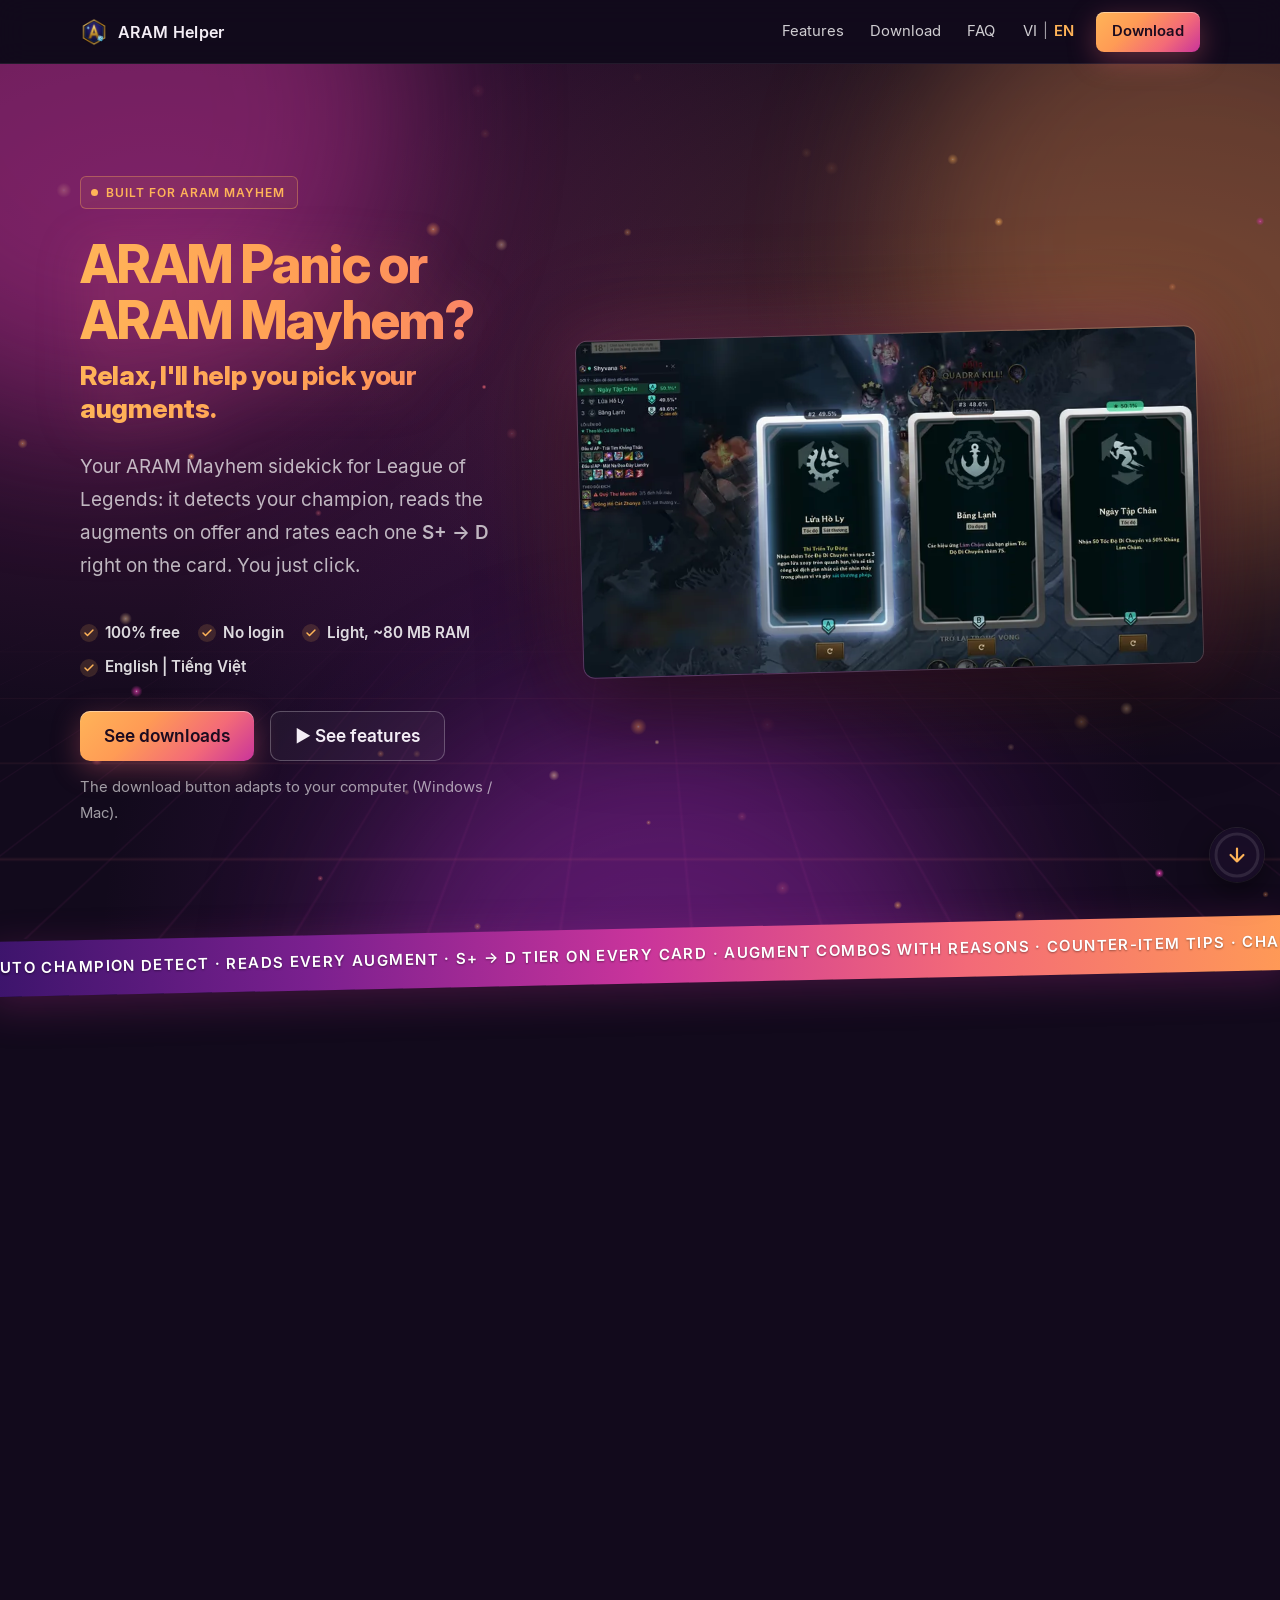
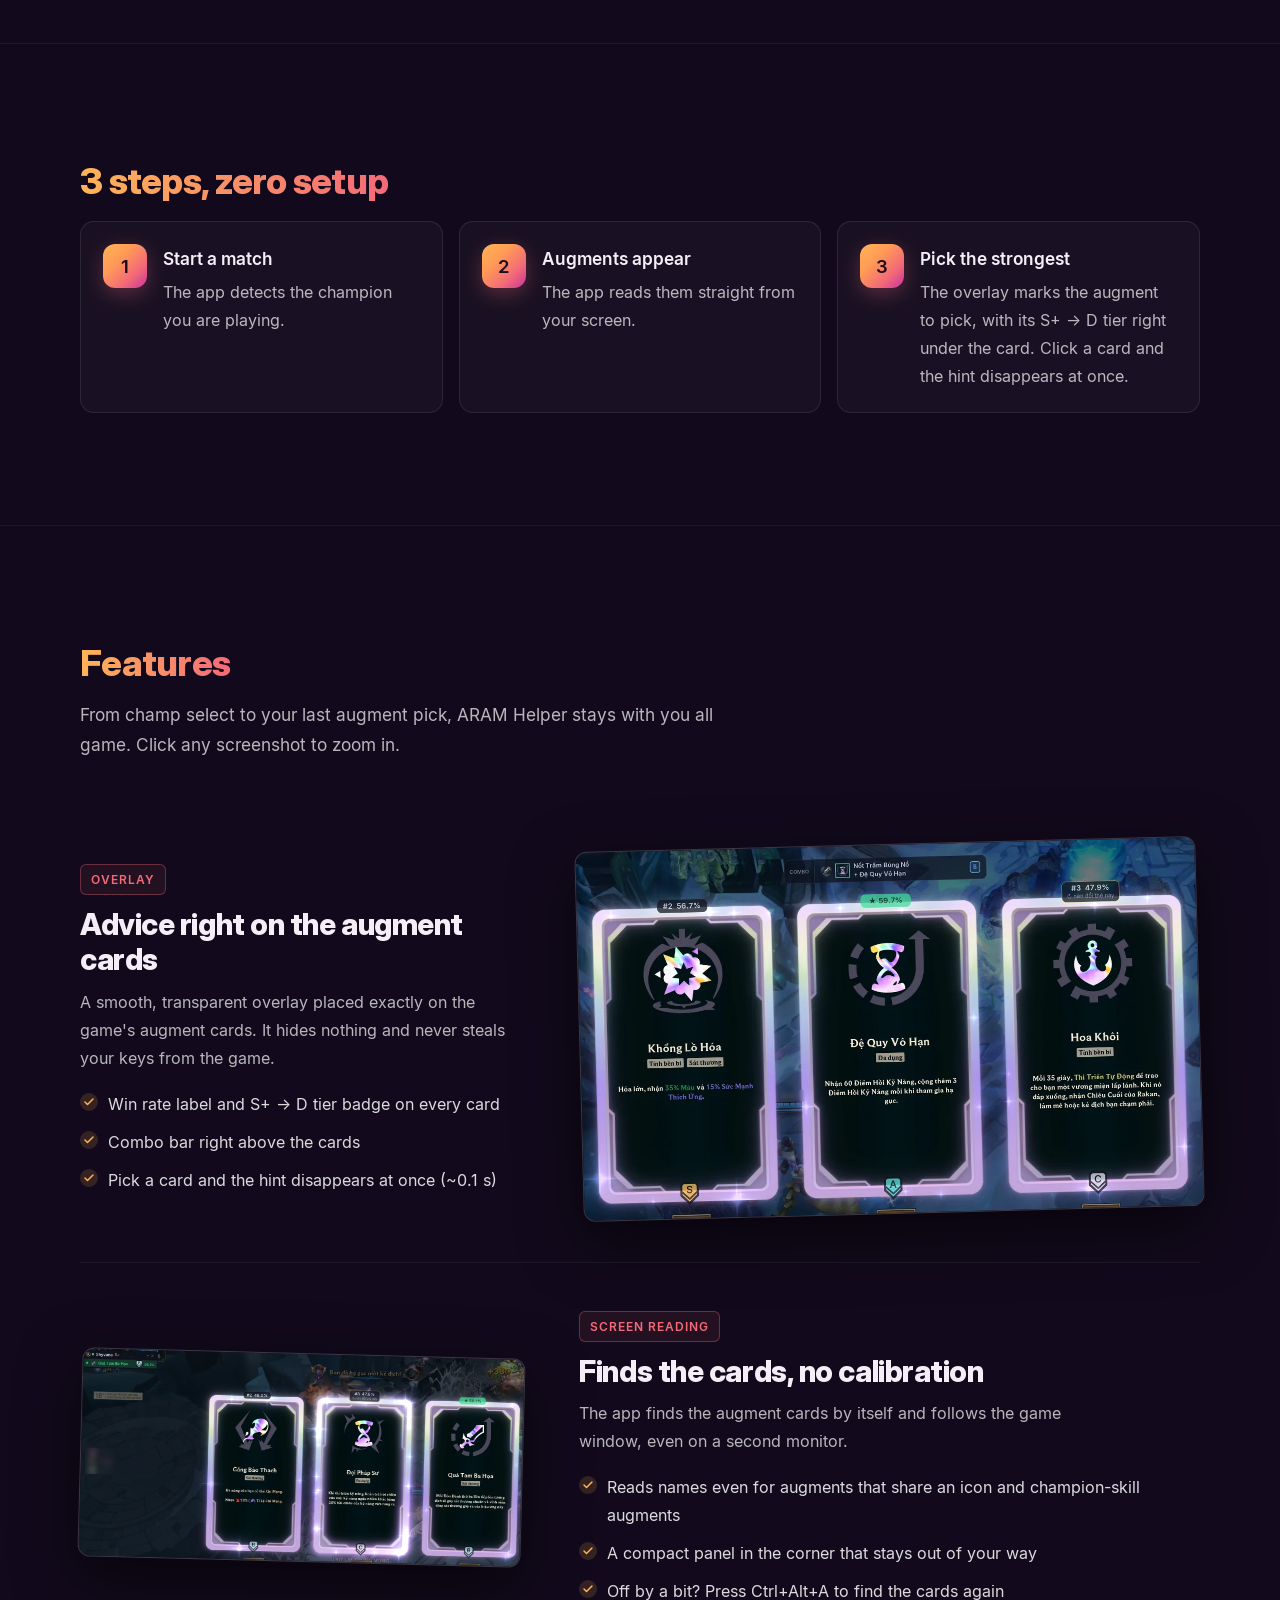
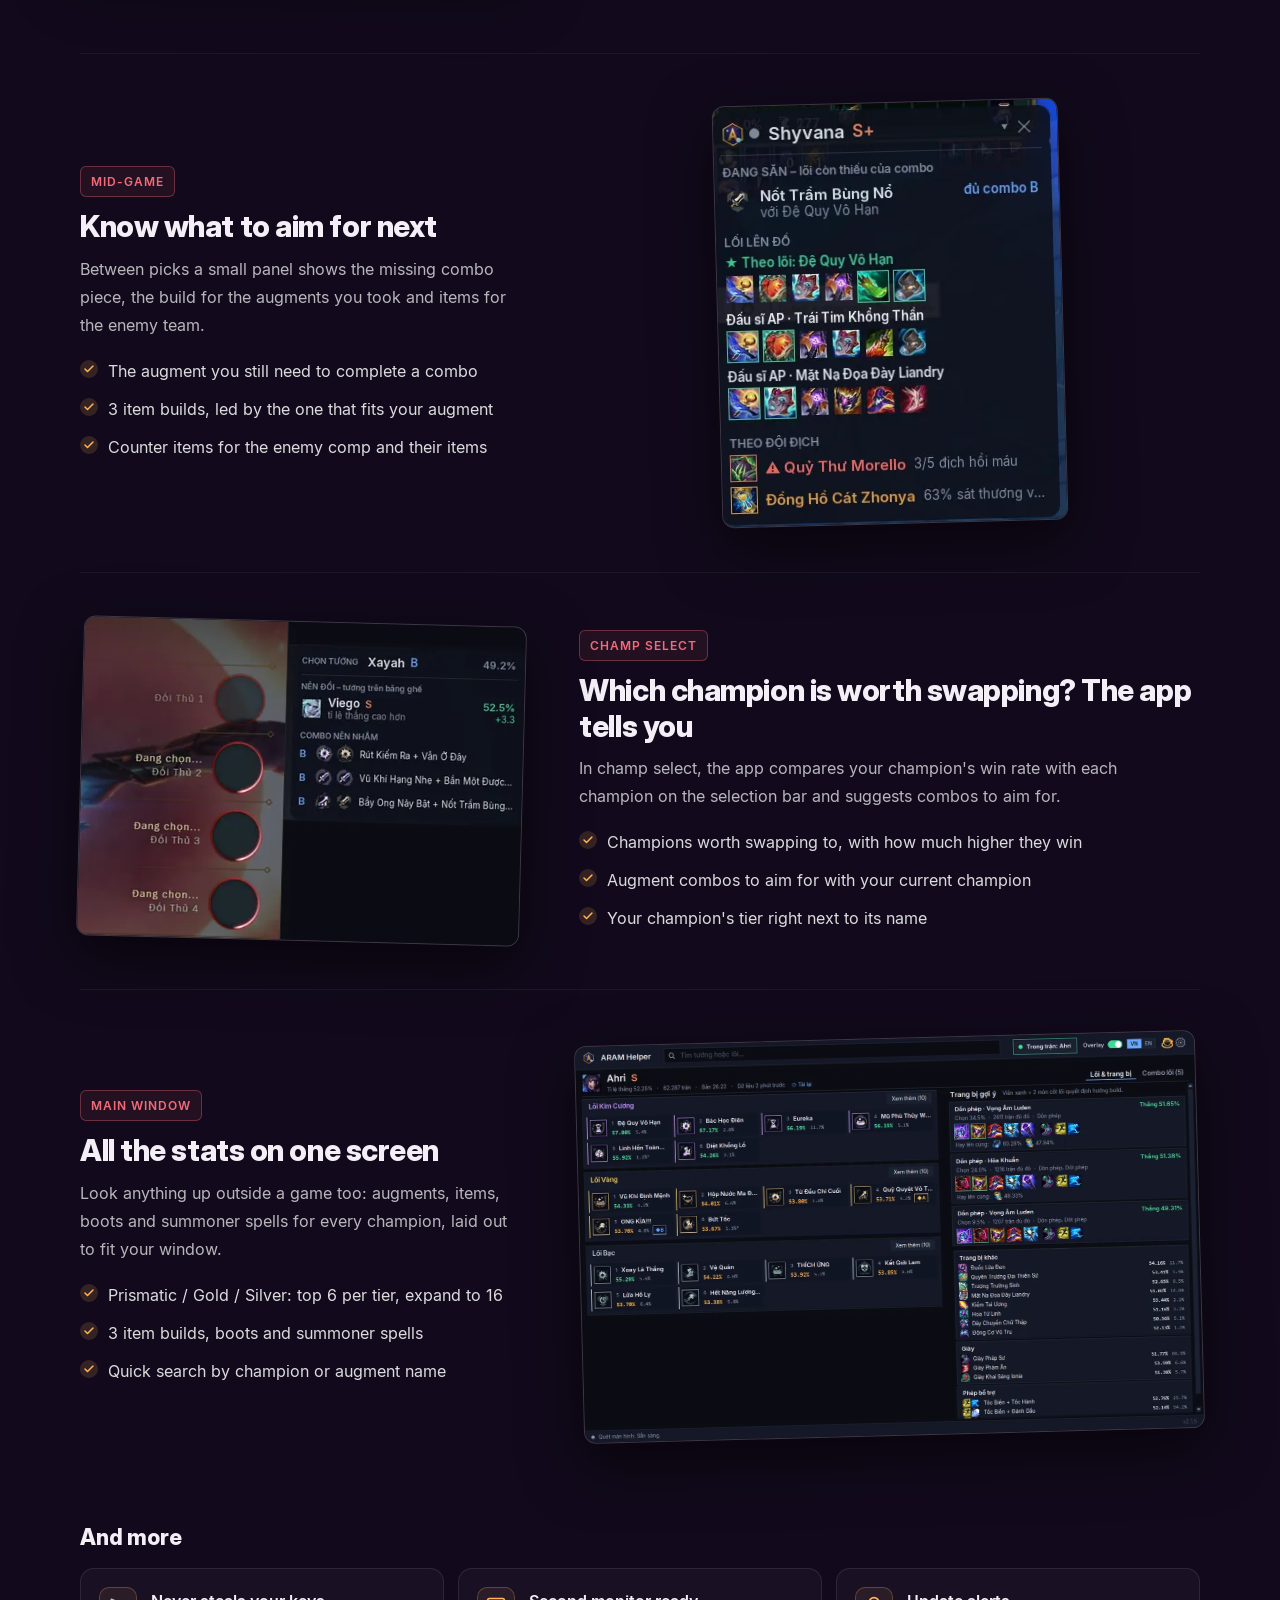
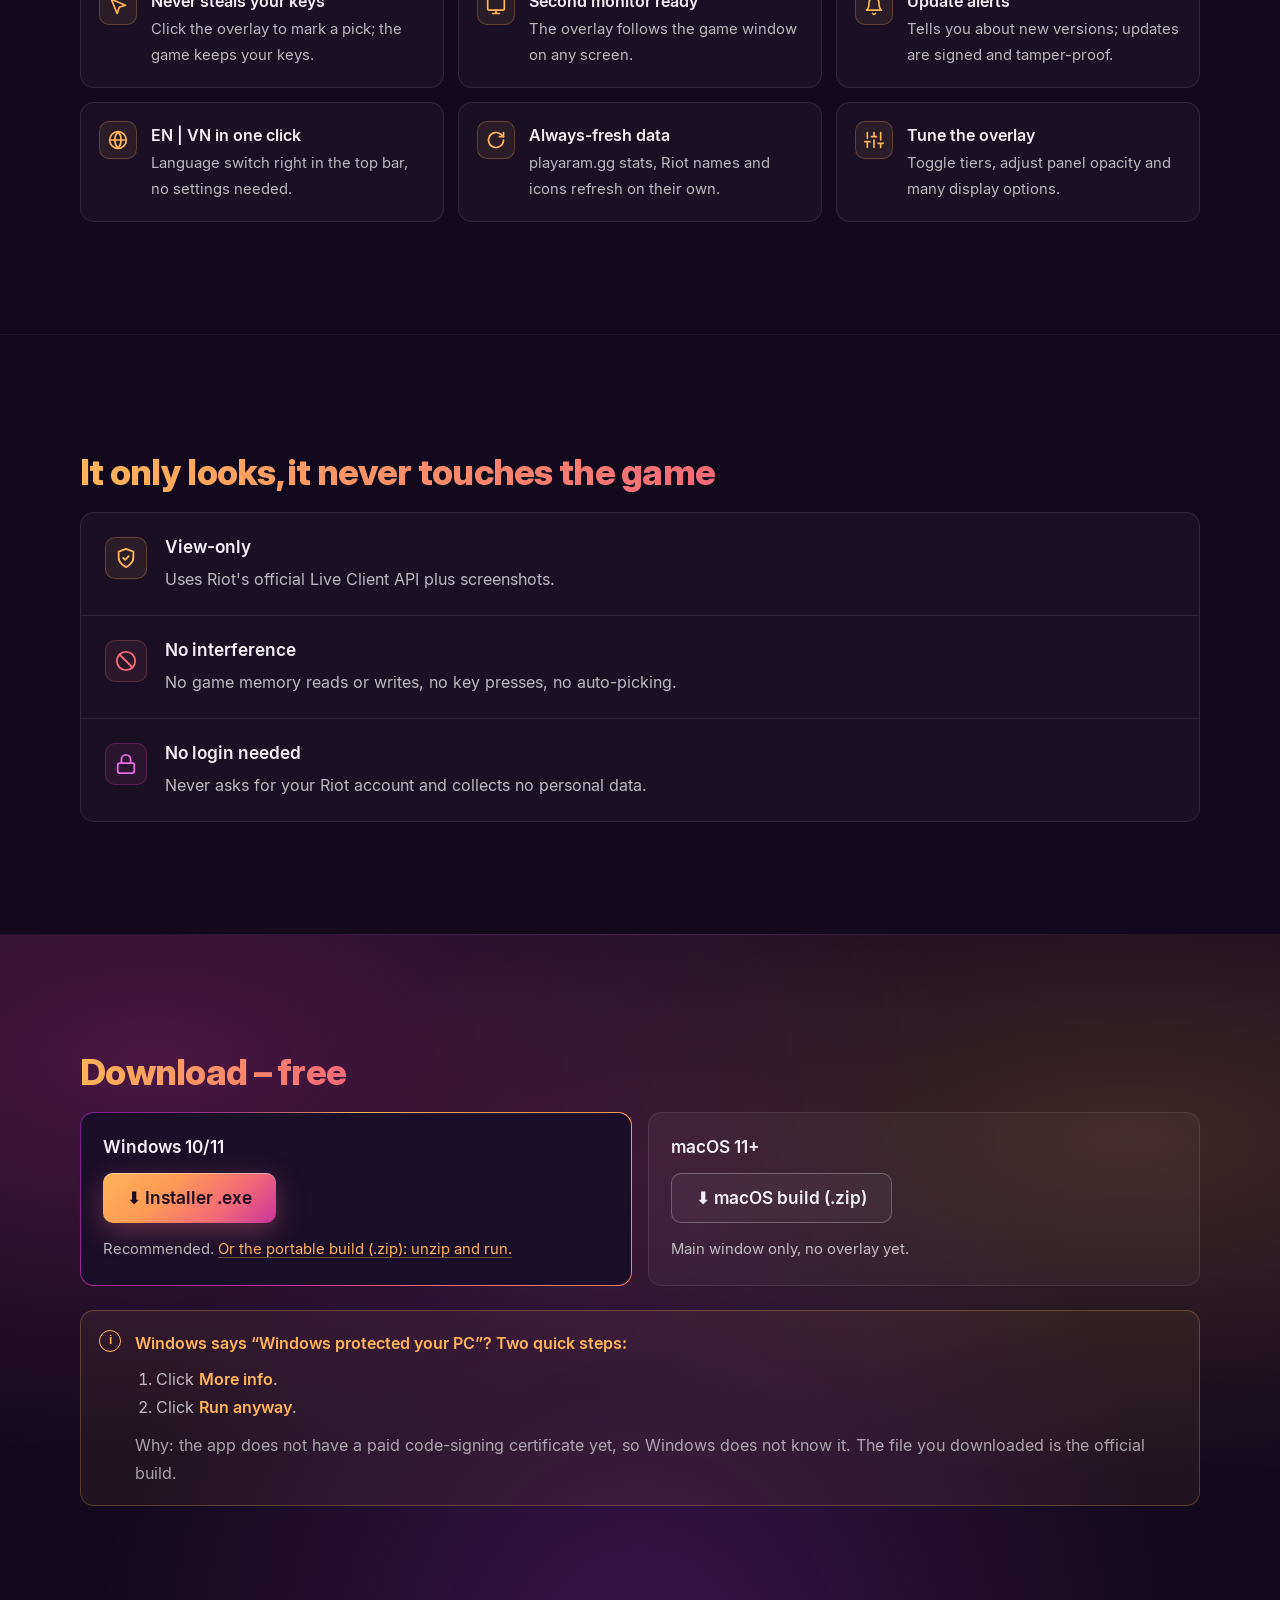
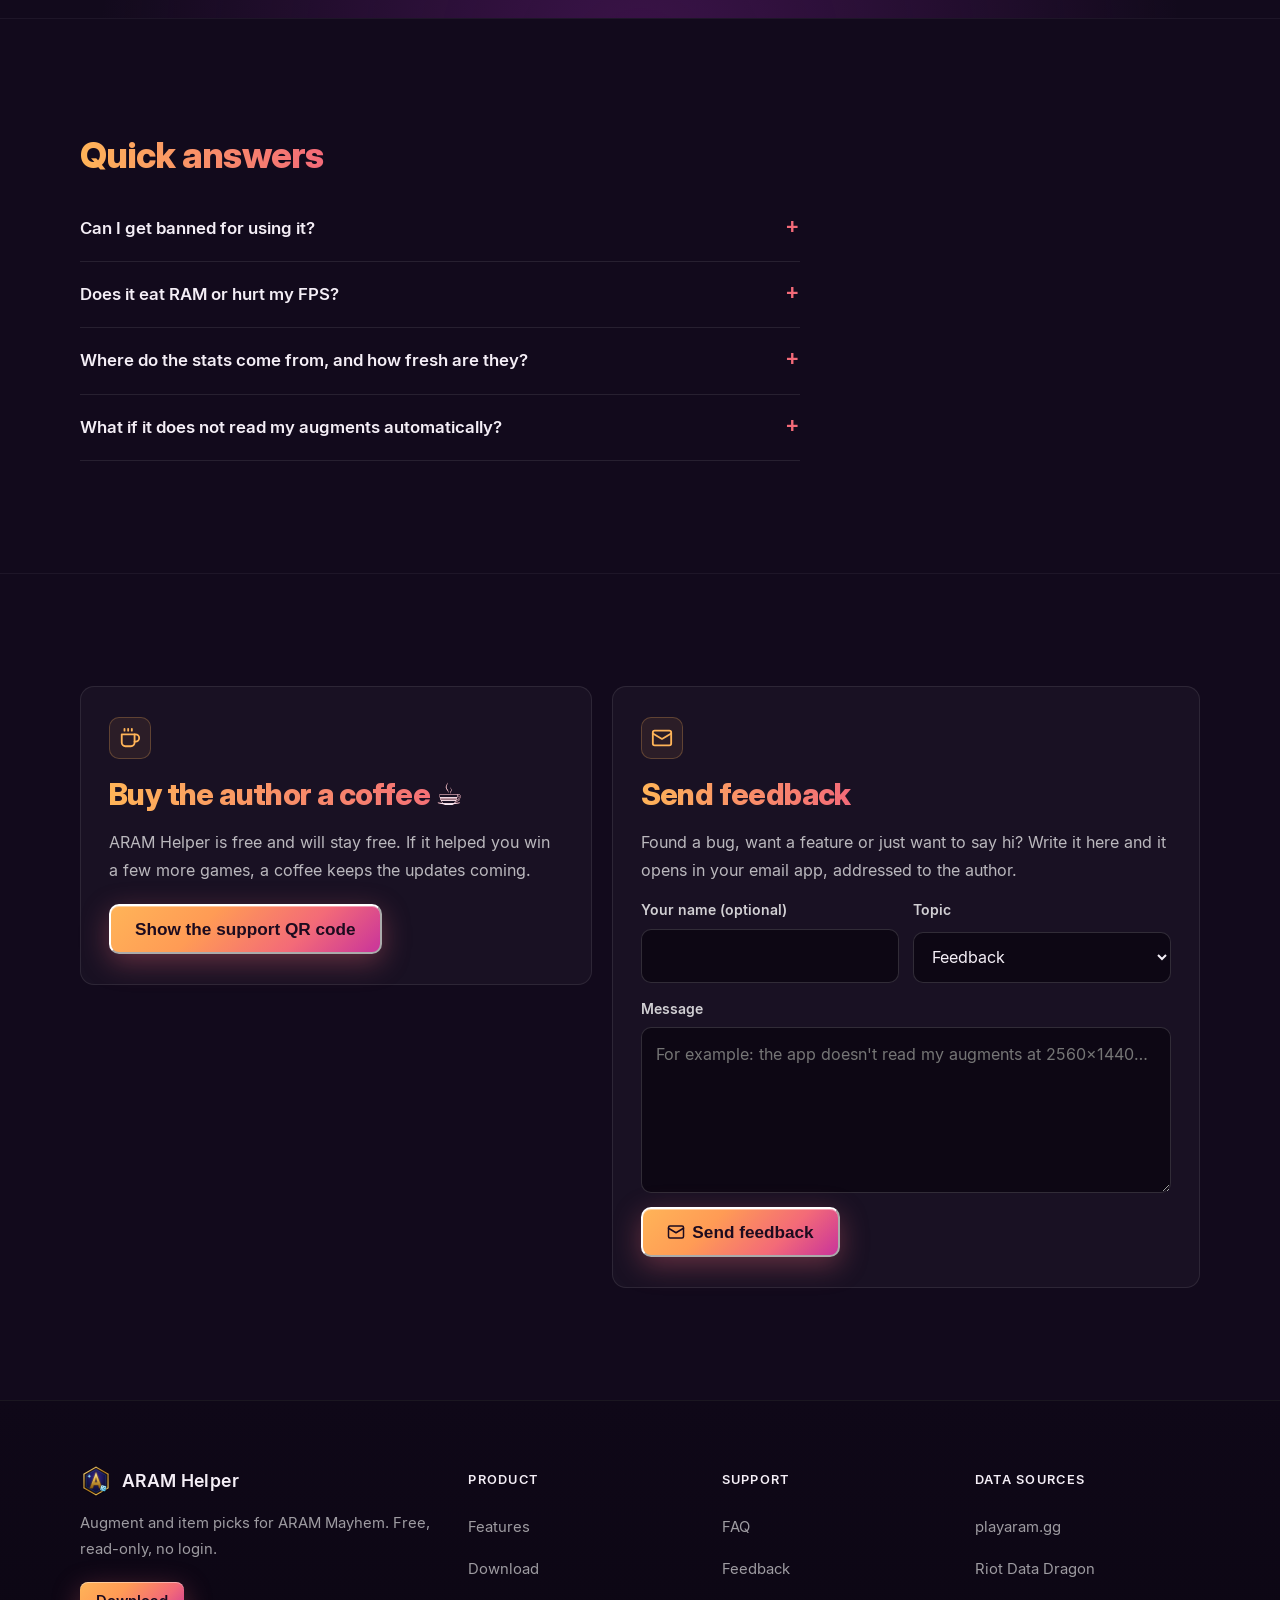
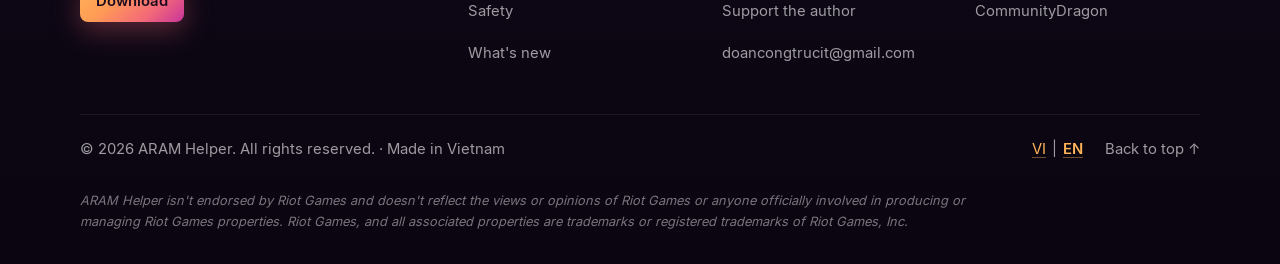
==== commit b3da5098: "site: sync from dev 095b78d" ====
--- a/site/index.html
+++ b/site/index.html
@@ -4,7 +4,7 @@
 <meta charset="utf-8">
 <meta name="viewport" content="width=device-width, initial-scale=1">
 <title>ARAM Helper – Gợi ý lõi và trang bị cho ARAM Hỗn Loạn</title>
-<meta name="description" content="ARAM Helper tự nhận tướng, tự đọc 3 lõi trên màn hình và gợi ý lõi + trang bị ngay trong game ARAM Hỗn Loạn. Miễn phí, chỉ xem không can thiệp, không cần đăng nhập.">
+<meta name="description" content="ARAM Helper tự nhận tướng, tự đọc các lõi trên màn hình và gợi ý lõi + trang bị ngay trong game ARAM Hỗn Loạn. Miễn phí, chỉ xem không can thiệp, không cần đăng nhập.">
 <meta name="keywords" content="ARAM Mayhem augment helper, lõi ARAM Hỗn Loạn, lõi ARAM, gợi ý lõi, ARAM Helper, augment, overlay">
 <meta name="theme-color" content="#120a1c">
 <link rel="canonical" href="https://aramhelper.com/">
@@ -14,18 +14,18 @@
 <link rel="icon" type="image/png" href="assets/img/icon.png">
 <meta property="og:type" content="website">
 <meta property="og:site_name" content="ARAM Helper">
-<meta property="og:title" content="ARAM Helper – Hỗn loạn? Có lõi xịn là thắng.">
-<meta property="og:description" content="Tự đọc 3 lõi trên màn hình, gợi ý lõi + trang bị ngay trong game ARAM Hỗn Loạn. Miễn phí, chỉ xem không can thiệp, không cần đăng nhập.">
+<meta property="og:title" content="ARAM Helper – ARAM Hoảng Loạn hay Hỗn Loạn? Đừng lo, tôi sẽ giúp bạn chọn lõi.">
+<meta property="og:description" content="Tự đọc các lõi trên màn hình, gợi ý lõi + trang bị ngay trong game ARAM Hỗn Loạn. Miễn phí, chỉ xem không can thiệp, không cần đăng nhập.">
 <meta property="og:url" content="https://aramhelper.com/">
 <meta property="og:image" content="https://aramhelper.com/assets/img/og-vi.png">
 <meta property="og:locale" content="vi_VN">
 <meta name="twitter:card" content="summary_large_image">
-<meta name="twitter:title" content="ARAM Helper – Hỗn loạn? Có lõi xịn là thắng.">
-<meta name="twitter:description" content="Tự đọc 3 lõi trên màn hình, gợi ý lõi + trang bị ngay trong game ARAM Hỗn Loạn. Miễn phí, chỉ xem không can thiệp, không cần đăng nhập.">
+<meta name="twitter:title" content="ARAM Helper – ARAM Hoảng Loạn hay Hỗn Loạn? Đừng lo, tôi sẽ giúp bạn chọn lõi.">
+<meta name="twitter:description" content="Tự đọc các lõi trên màn hình, gợi ý lõi + trang bị ngay trong game ARAM Hỗn Loạn. Miễn phí, chỉ xem không can thiệp, không cần đăng nhập.">
 <meta name="twitter:image" content="https://aramhelper.com/assets/img/og-vi.png">
 <link rel="preload" href="assets/fonts/InterDisplay-ExtraBold.woff2" as="font" type="font/woff2" crossorigin>
-<link rel="stylesheet" href="assets/style.css?v=8edf6a30">
-<script type="module" src="assets/app.mjs?v=8edf6a30"></script>
+<link rel="stylesheet" href="assets/style.css?v=0f0a29ba">
+<script type="module" src="assets/app.mjs?v=0f0a29ba"></script>
 </head>
 <body data-lang="vi">
 <div class="scroll-progress" aria-hidden="true"></div>
@@ -47,8 +47,8 @@
 <section id="hero" class="hero glow">
   <div class="hero-fx" aria-hidden="true"><span class="blob b1"></span><span class="blob b2"></span><span class="blob b3"></span><div class="floor"></div><canvas id="sparks"></canvas></div>
   <p class="badge"><span class="dot"></span>Dành cho ARAM Hỗn Loạn</p>
-  <h1>Hỗn loạn? Có lõi xịn là thắng.</h1>
-  <p class="lead">Trợ lý ARAM Hỗn Loạn cho Liên Minh Huyền Thoại: tự nhận tướng, tự đọc 3 lõi đang được đưa ra và chấm tier <b>S+ → D</b> ngay trên từng thẻ. Bạn chỉ việc bấm chọn.</p>
+  <h1>ARAM Hoảng Loạn hay Hỗn Loạn?<span class="h1-sub">Đừng lo, tôi sẽ giúp bạn chọn lõi.</span></h1>
+  <p class="lead">Trợ lý ARAM Hỗn Loạn cho Liên Minh Huyền Thoại: tự nhận tướng, tự đọc các lõi đang được đưa ra và chấm tier <b>S+ → D</b> ngay trên từng thẻ. Bạn chỉ việc bấm chọn.</p>
   <ul class="hero-points">
     <li><svg class="tick" viewBox="0 0 24 24" aria-hidden="true" focusable="false"><path d="M20 6 9 17l-5-5"/></svg>Miễn phí 100%</li><li><svg class="tick" viewBox="0 0 24 24" aria-hidden="true" focusable="false"><path d="M20 6 9 17l-5-5"/></svg>Không cần đăng nhập</li><li><svg class="tick" viewBox="0 0 24 24" aria-hidden="true" focusable="false"><path d="M20 6 9 17l-5-5"/></svg>Nhẹ ~80 MB RAM</li><li><svg class="tick" viewBox="0 0 24 24" aria-hidden="true" focusable="false"><path d="M20 6 9 17l-5-5"/></svg>Tiếng Việt | English</li>
   </ul>
@@ -60,11 +60,11 @@
   <img class="shot hero-shot zoomable" fetchpriority="high" src="assets/img/overlay-ingame.webp" srcset="assets/img/overlay-ingame-800.webp 800w, assets/img/overlay-ingame.webp 1500w" sizes="(min-width: 1000px) 640px, 100vw" alt="Overlay của ARAM Helper trong một trận ARAM Hỗn Loạn thật: nhãn % trên thẻ, huy hiệu tier, khung gợi ý" width="1500" height="814">
 </section>
 
-<div class="ticker" aria-hidden="true"><div class="ticker-track"><span>Tự nhận tướng · Tự đọc 3 lõi · Tier S+ → D trên thẻ · Combo lõi kèm lý do · Gợi ý đồ khắc chế · Gợi ý ở màn chọn tướng · Overlay trong suốt</span><span>Tự nhận tướng · Tự đọc 3 lõi · Tier S+ → D trên thẻ · Combo lõi kèm lý do · Gợi ý đồ khắc chế · Gợi ý ở màn chọn tướng · Overlay trong suốt</span></div></div>
+<div class="ticker" aria-hidden="true"><div class="ticker-track"><span>Tự nhận tướng · Tự đọc các lõi · Tier S+ → D trên thẻ · Combo lõi kèm lý do · Gợi ý đồ khắc chế · Gợi ý ở màn chọn tướng · Overlay trong suốt</span><span>Tự nhận tướng · Tự đọc các lõi · Tier S+ → D trên thẻ · Combo lõi kèm lý do · Gợi ý đồ khắc chế · Gợi ý ở màn chọn tướng · Overlay trong suốt</span></div></div>
 
 <section id="highlights" class="highlights">
   <h2>Chọn lõi trong 3 giây, không cần tra cứu</h2>
-  <p class="section-sub">Mọi thứ bạn cần để quyết định nằm ngay trên màn hình game, đúng lúc 3 thẻ lõi hiện ra.</p>
+  <p class="section-sub">Mọi thứ bạn cần để quyết định nằm ngay trên màn hình game, đúng lúc các thẻ lõi hiện ra.</p>
   <div class="hl-grid">
     <div class="box hl"><svg class="ico" viewBox="0 0 24 24" aria-hidden="true" focusable="false"><path d="M13 2 3 14h9l-1 8 10-12h-9l1-8z"/></svg><span class="hl-k">Tự động</span><b>Không phải gõ tìm gì</b><p>Vào trận là app nhận tướng; thẻ lõi hiện ra là app tự đọc, kể cả lõi dùng chung icon.</p></div>
     <div class="box hl"><svg class="ico" viewBox="0 0 24 24" aria-hidden="true" focusable="false"><circle cx="12" cy="8" r="6"/><path d="M15.5 13.5 17 22l-5-3-5 3 1.5-8.5"/></svg><span class="hl-k">S+ → D</span><b>Tier ngay dưới từng thẻ</b><p>Huy hiệu tier theo màu và % thắng trên mỗi thẻ; lõi nên chọn được đánh dấu ★.</p></div>
@@ -77,7 +77,7 @@
   <h2>3 bước, không cần chỉnh gì</h2>
   <ol class="steps">
     <li class="box step"><i aria-hidden="true">1</i><div><b>Vào trận</b>App tự nhận tướng bạn đang chơi.</div></li>
-    <li class="box step"><i aria-hidden="true">2</i><div><b>3 lõi hiện ra</b>App tự đọc lõi trên màn hình.</div></li>
+    <li class="box step"><i aria-hidden="true">2</i><div><b>Các lõi hiện ra</b>App tự đọc lõi trên màn hình.</div></li>
     <li class="box step"><i aria-hidden="true">3</i><div><b>Chọn lõi mạnh nhất</b>Overlay đánh dấu lõi nên chọn, kèm tier S+ → D ngay dưới thẻ. Bấm chọn là gợi ý tắt ngay.</div></li>
   </ol>
 </section>
@@ -89,10 +89,10 @@
     <div class="frow-text">
       <span class="chip">Overlay</span>
       <h3>Gợi ý nằm ngay trên thẻ lõi</h3>
-      <p>Overlay trong suốt, mép mịn, đặt đúng lên 3 thẻ lõi của game. Không che thông tin, không giành phím của game.</p>
+      <p>Overlay trong suốt, mép mịn, đặt đúng lên các thẻ lõi của game. Không che thông tin, không giành phím của game.</p>
       <ul class="checks"><li><svg class="tick" viewBox="0 0 24 24" aria-hidden="true" focusable="false"><path d="M20 6 9 17l-5-5"/></svg>Nhãn % thắng và huy hiệu tier S+ → D trên từng thẻ</li><li><svg class="tick" viewBox="0 0 24 24" aria-hidden="true" focusable="false"><path d="M20 6 9 17l-5-5"/></svg>Thanh combo ngay phía trên các thẻ</li><li><svg class="tick" viewBox="0 0 24 24" aria-hidden="true" focusable="false"><path d="M20 6 9 17l-5-5"/></svg>Bấm chọn lõi là gợi ý tắt ngay (~0,1 giây)</li></ul>
     </div>
-    <figure class="frow-media"><img class="shot zoomable" src="assets/img/overlay-combo.webp" alt="Overlay trên 3 thẻ lõi: % thắng, huy hiệu tier và thanh combo" width="1200" height="714" loading="lazy"></figure>
+    <figure class="frow-media"><img class="shot zoomable" src="assets/img/overlay-combo.webp" alt="Overlay trên các thẻ lõi: % thắng, huy hiệu tier và thanh combo" width="1200" height="714" loading="lazy"></figure>
   </article>
   <article class="frow">
     <div class="frow-text">
--- a/site/assets/style.css
+++ b/site/assets/style.css
@@ -84,7 +84,7 @@
 }
 h1 {
   width: fit-content;
-  max-width: 14ch;
+  max-width: 16ch;
   padding-top: .12em;                 /* room for stacked Vietnamese marks inside the gradient clip */
   font-size: clamp(2.3rem, 1.4rem + 3.8vw, 3.75rem);
   line-height: 1.08;
@@ -561,6 +561,9 @@
 /* Headline: slow sunset shimmer + warm glow */
 h1 { animation: shimmer 10s linear infinite; filter: drop-shadow(0 4px 24px #f36a7840); }
 @keyframes shimmer { to { background-position: -200% 0; } }
+/* Second headline line: same sunset gradient, smaller */
+.hero h1 { max-width: none; font-size: clamp(2.1rem, 1.2rem + 3vw, 3.25rem); text-wrap: wrap; }   /* two-phrase headline: one phrase per line */
+h1 .h1-sub { display: block; margin-top: .4em; font-size: .52em; line-height: 1.2; letter-spacing: -.01em; }
 
 /* Hero screenshot floats; JS adds a 3D tilt */
 .hero-shot {
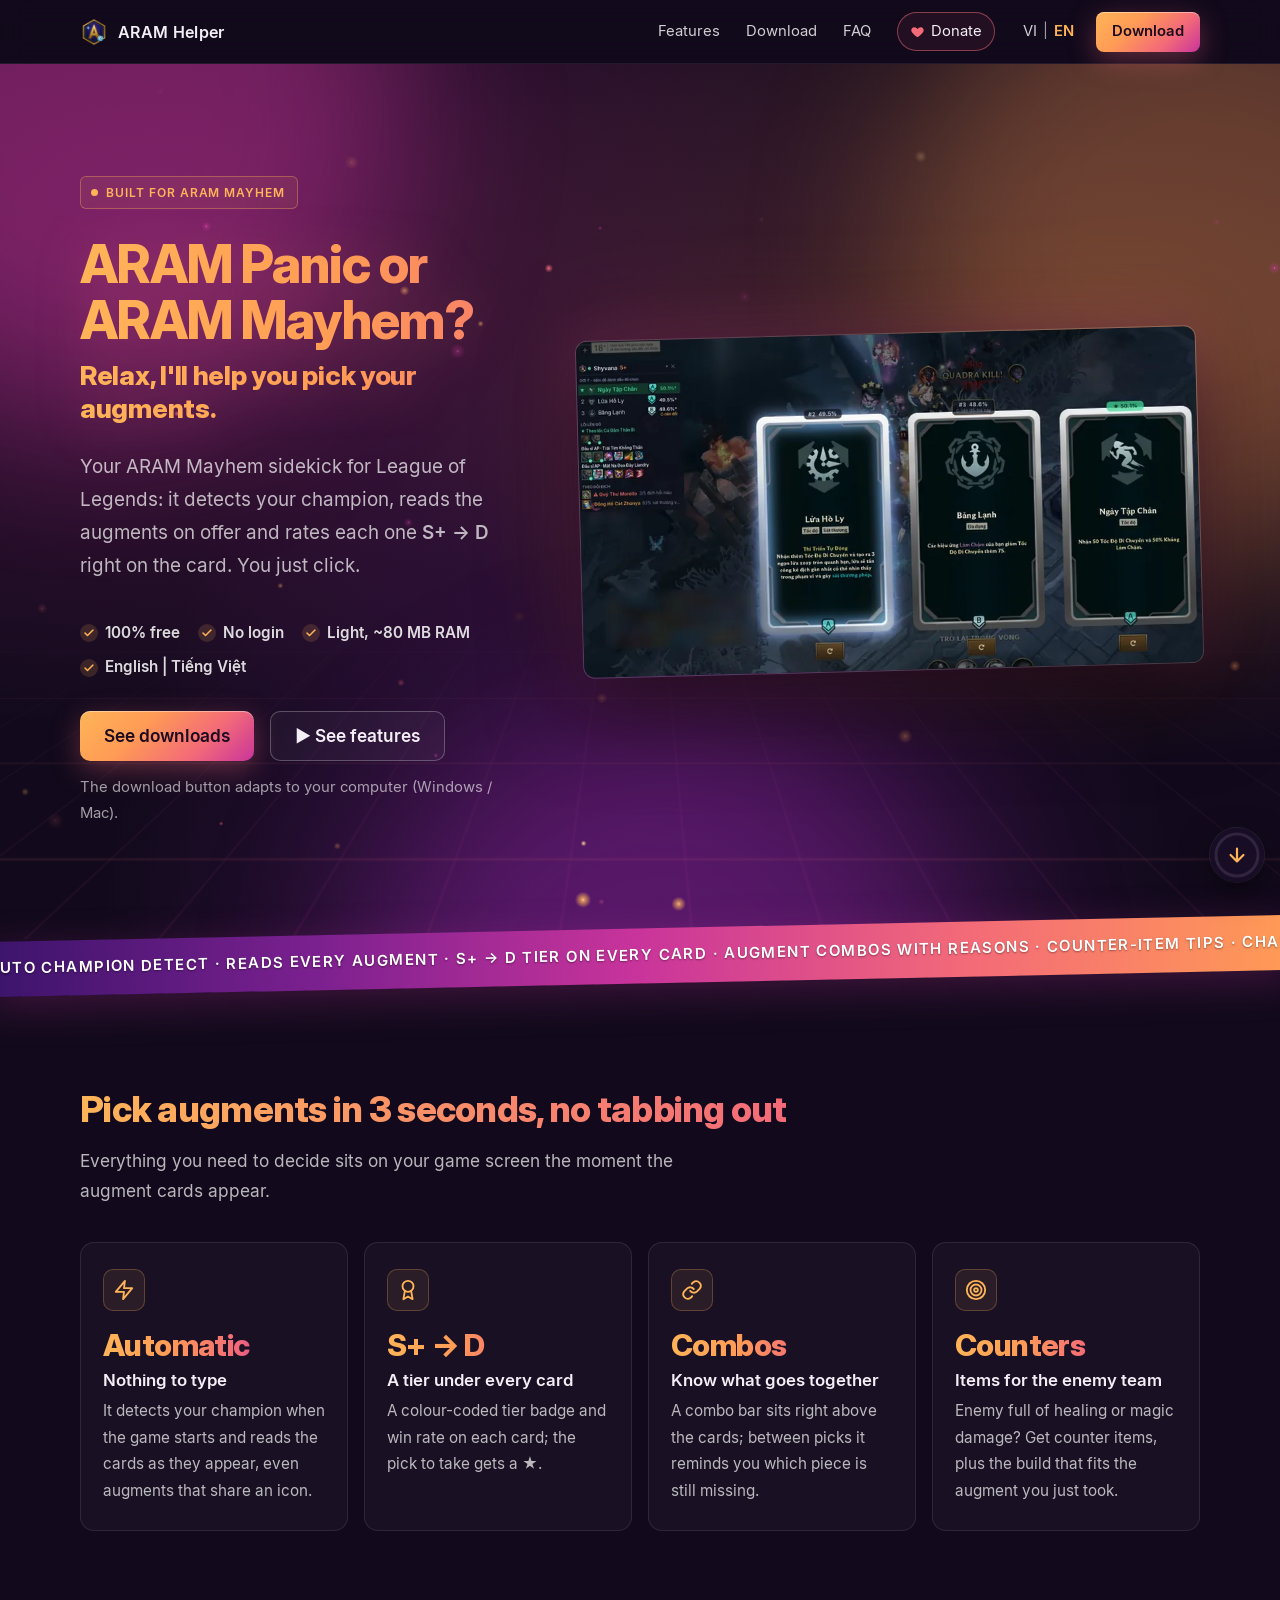
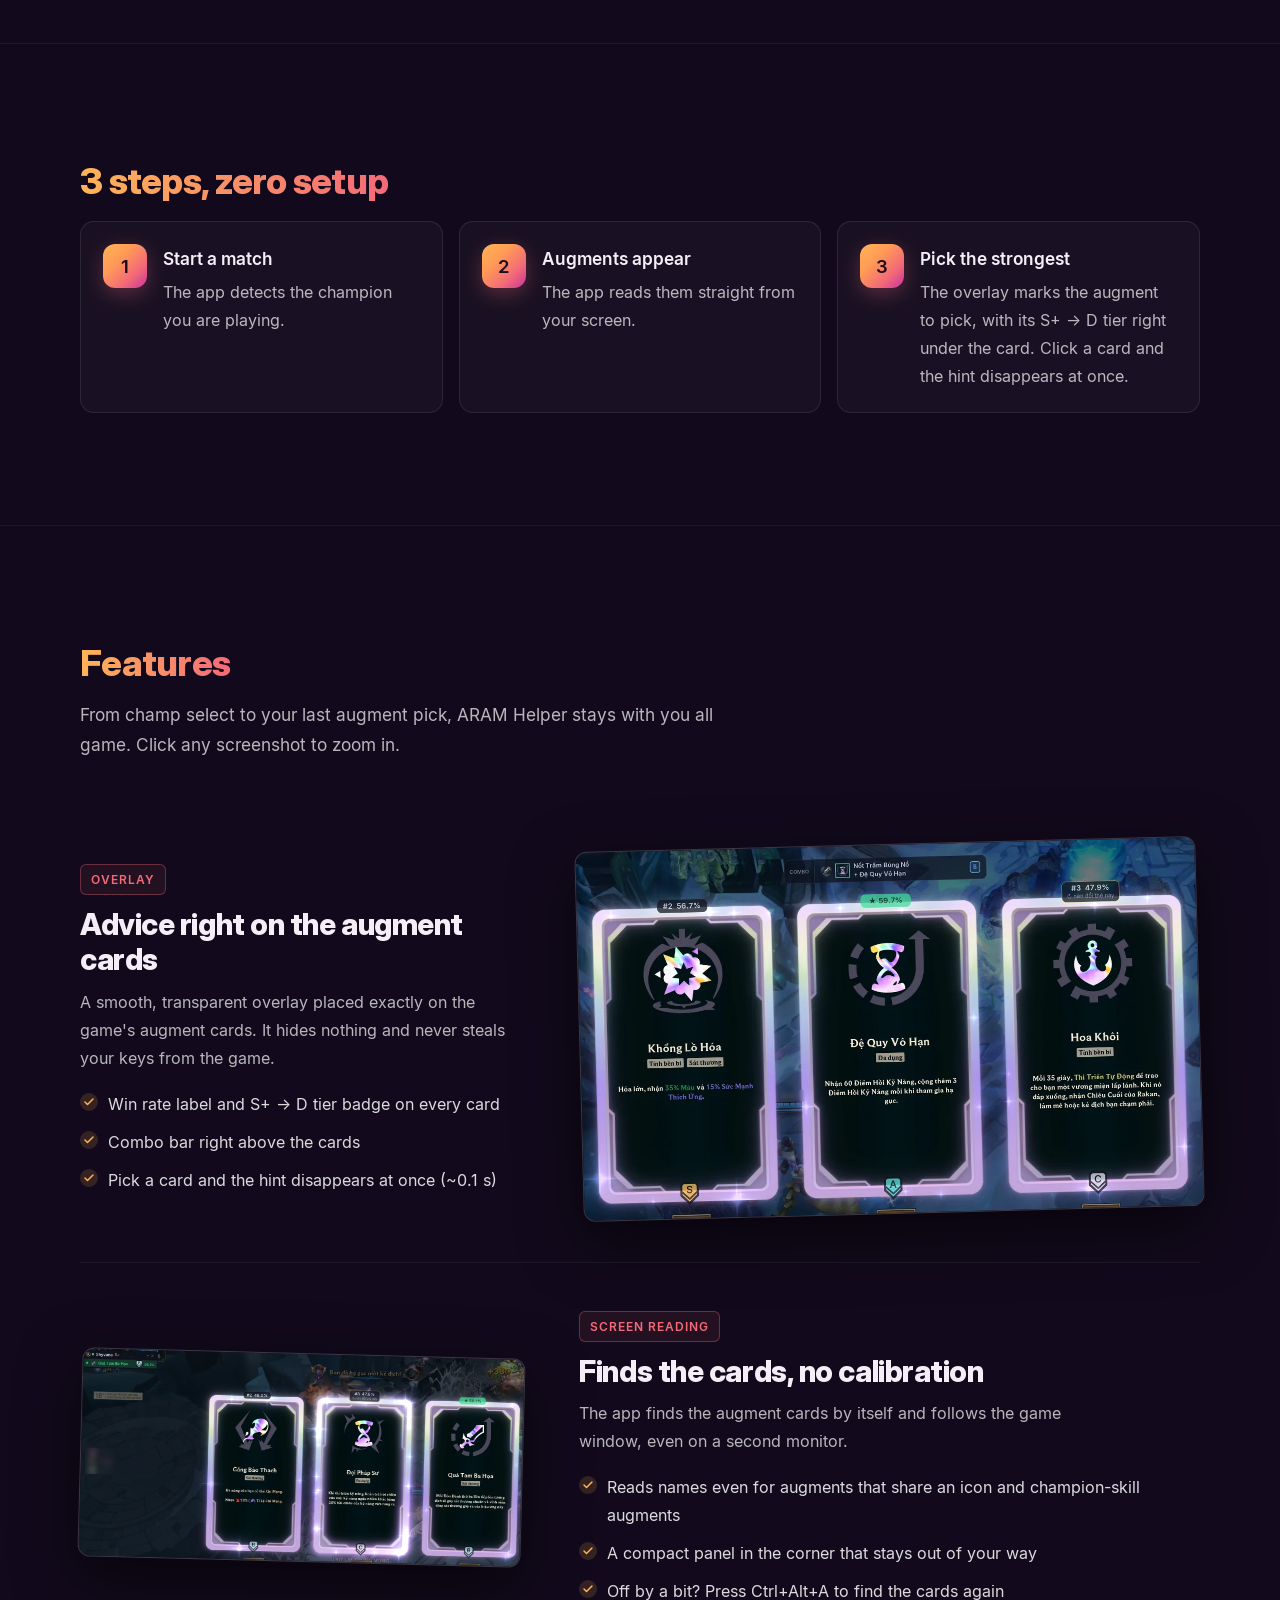
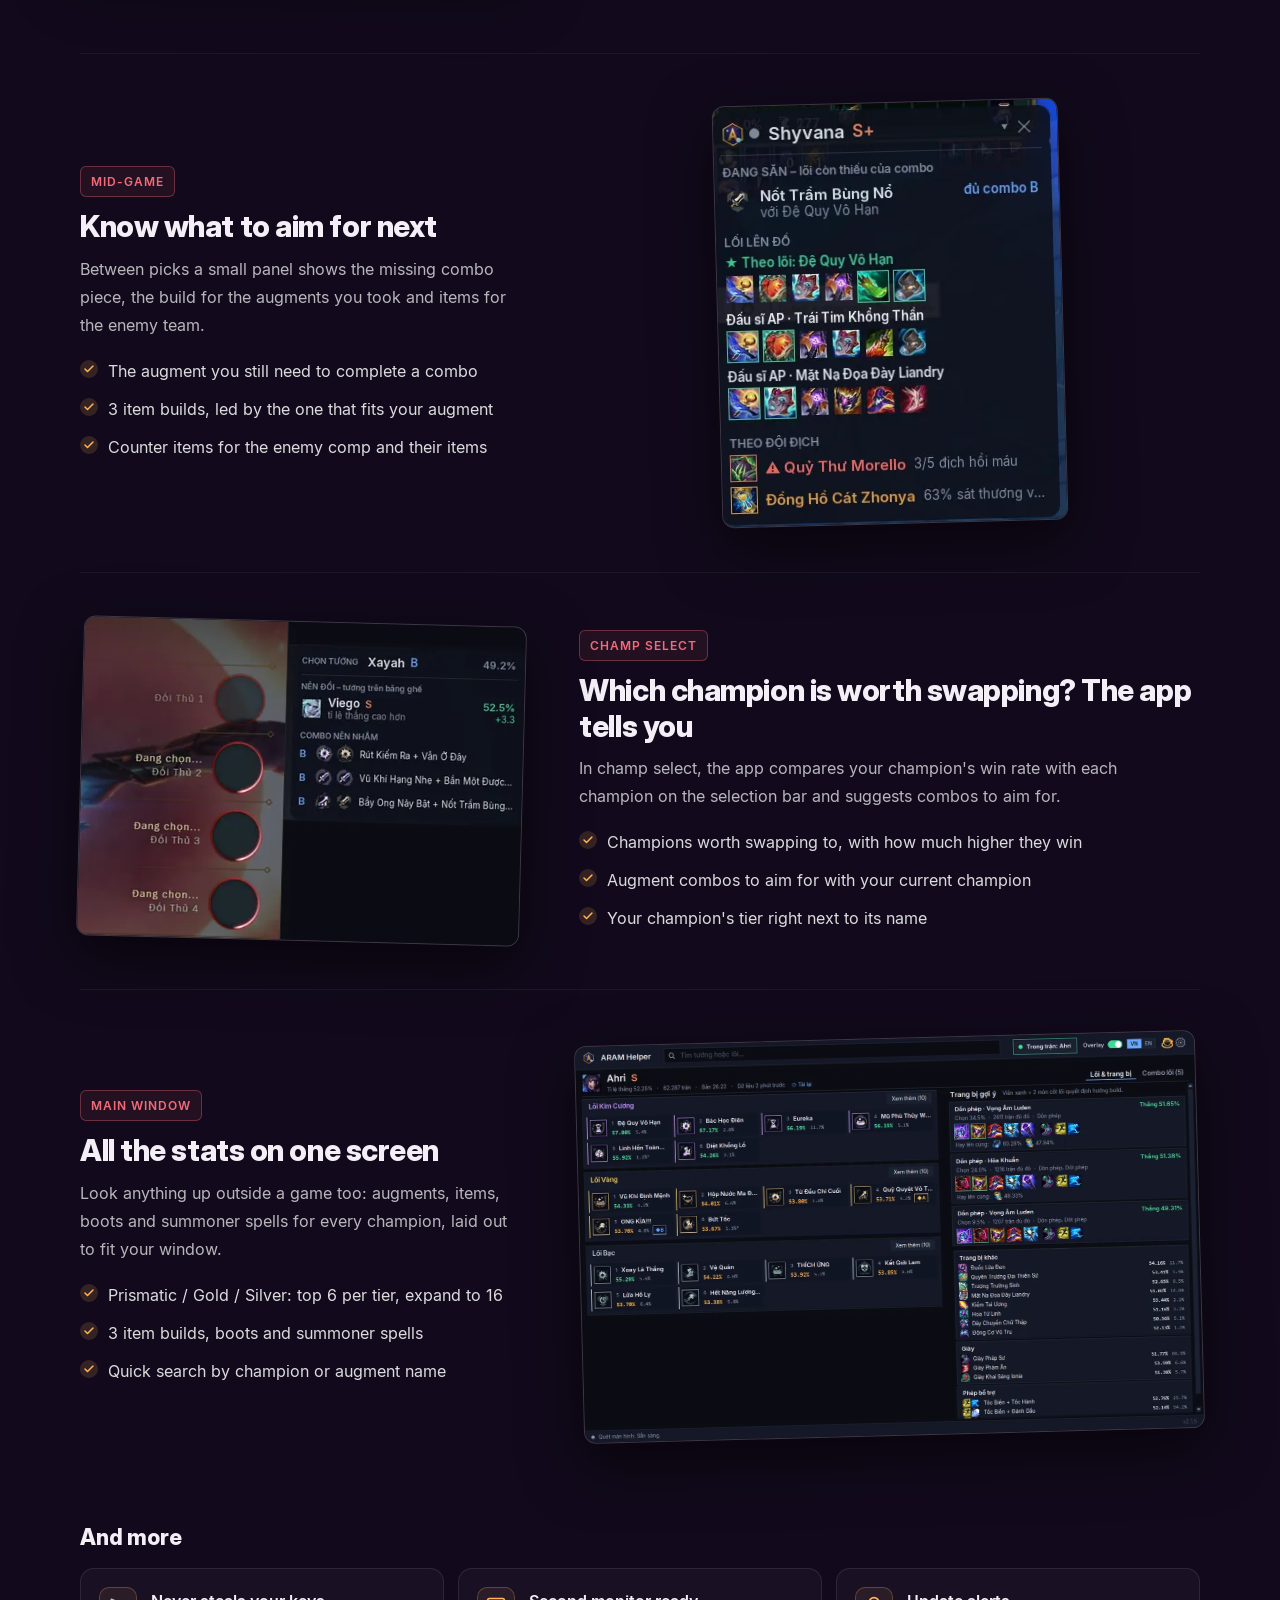
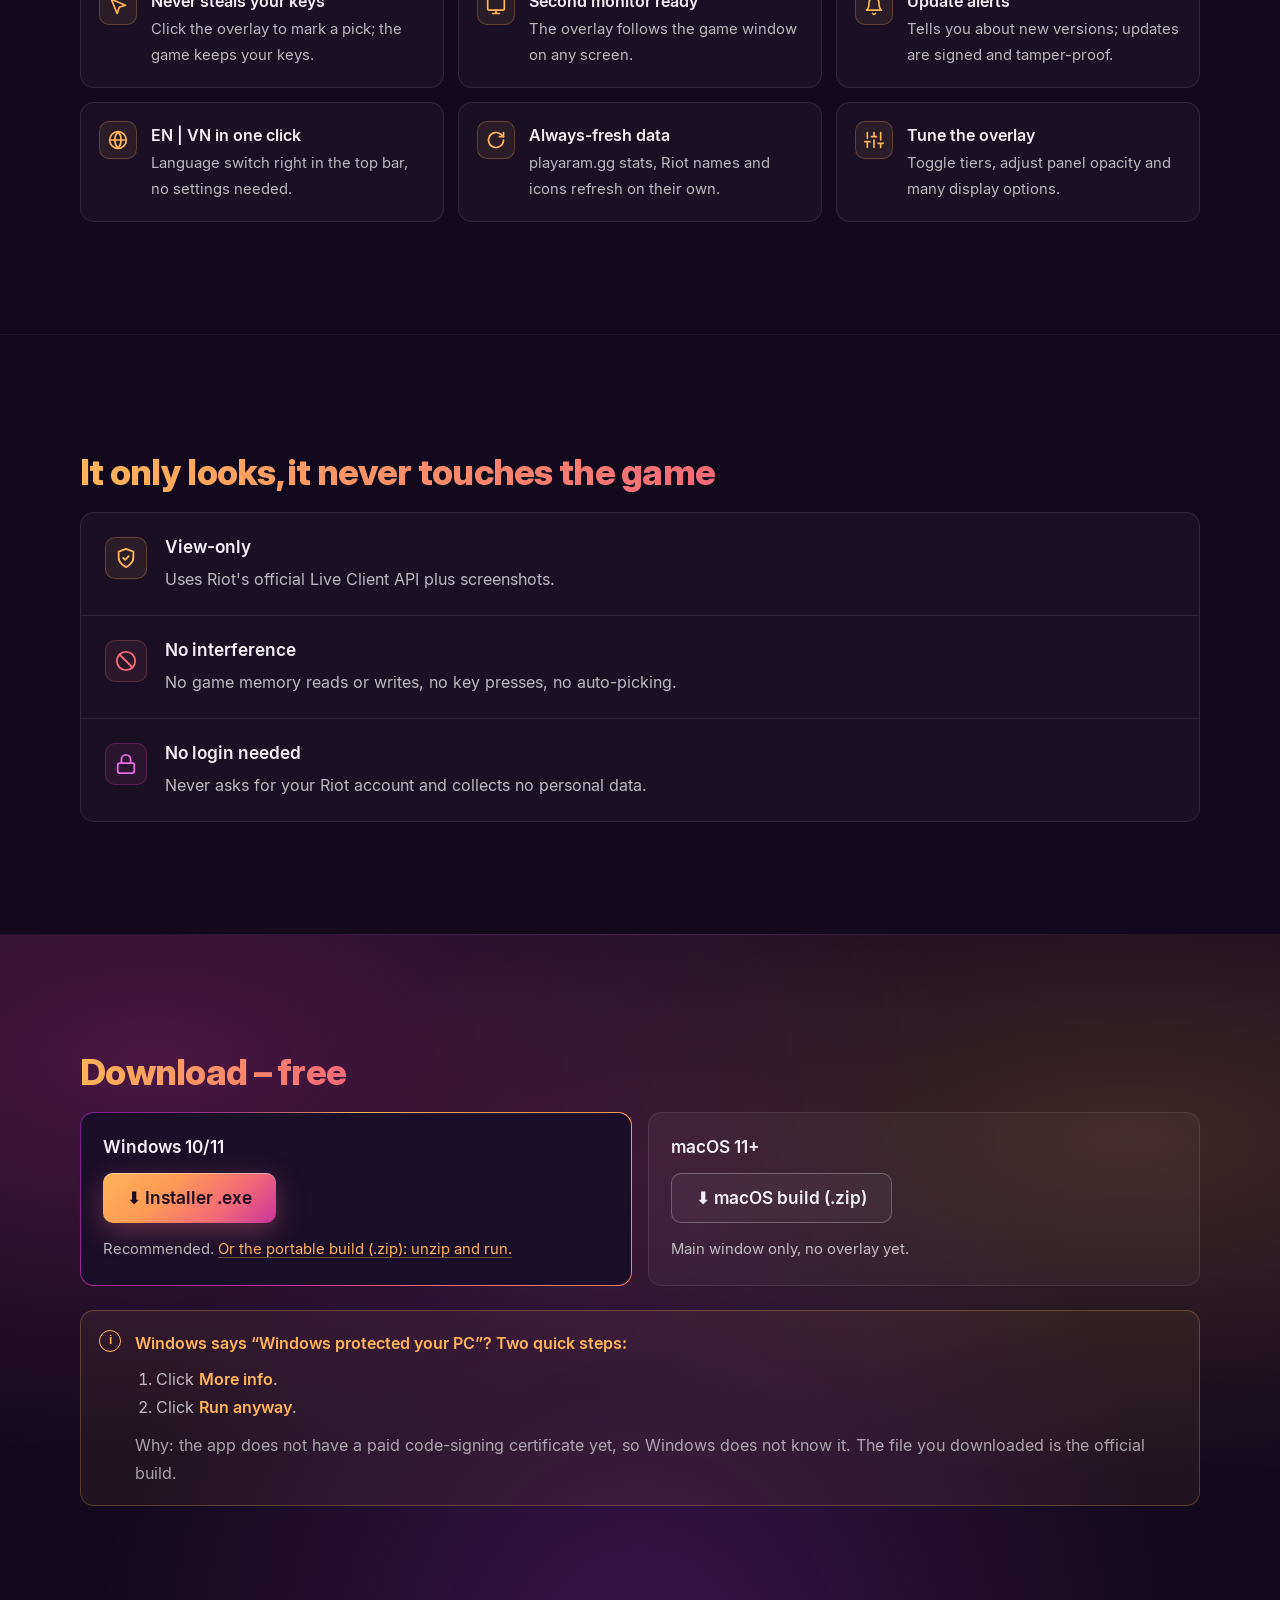
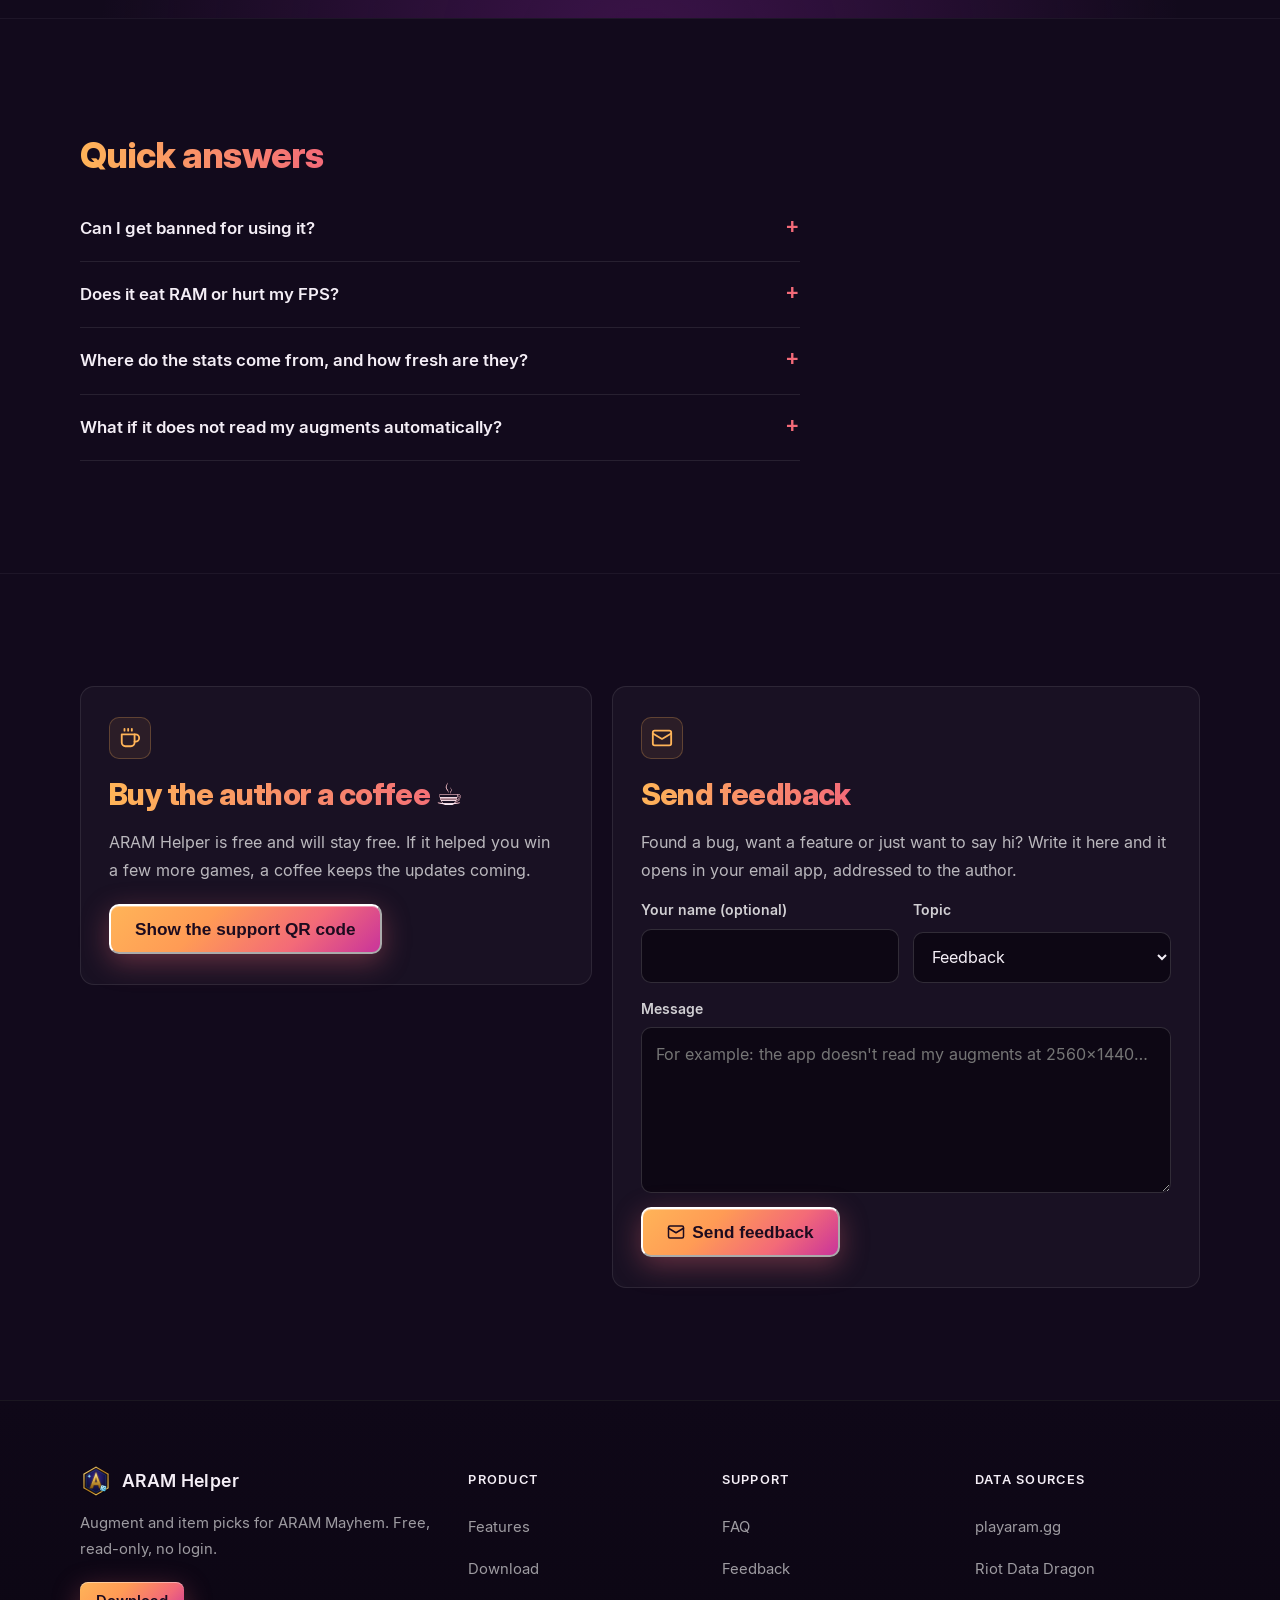
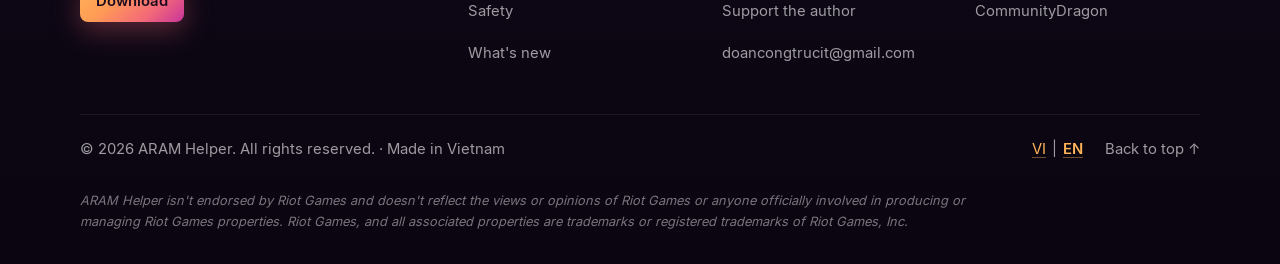
==== commit 5e577653: "site: sync from dev 369d0c5" ====
--- a/site/index.html
+++ b/site/index.html
@@ -24,8 +24,8 @@
 <meta name="twitter:description" content="Tự đọc các lõi trên màn hình, gợi ý lõi + trang bị ngay trong game ARAM Hỗn Loạn. Miễn phí, chỉ xem không can thiệp, không cần đăng nhập.">
 <meta name="twitter:image" content="https://aramhelper.com/assets/img/og-vi.png">
 <link rel="preload" href="assets/fonts/InterDisplay-ExtraBold.woff2" as="font" type="font/woff2" crossorigin>
-<link rel="stylesheet" href="assets/style.css?v=0f0a29ba">
-<script type="module" src="assets/app.mjs?v=0f0a29ba"></script>
+<link rel="stylesheet" href="assets/style.css?v=73dd3af8">
+<script type="module" src="assets/app.mjs?v=73dd3af8"></script>
 </head>
 <body data-lang="vi">
 <div class="scroll-progress" aria-hidden="true"></div>
@@ -37,6 +37,7 @@
     <a href="#features">Tính năng</a>
     <a href="#download">Tải về</a>
     <a href="#faq">Hỏi đáp</a>
+    <a class="nav-donate" href="#donate" title="Ủng hộ tác giả" data-open-qr><svg class="heart" viewBox="0 0 24 24" aria-hidden="true" focusable="false"><path d="M12 21s-7.5-4.6-9.5-9.2C1.2 8.6 3.3 5 6.9 5c2.1 0 3.6 1.2 5.1 3 1.5-1.8 3-3 5.1-3 3.6 0 5.7 3.6 4.4 6.8C19.5 16.4 12 21 12 21z"/></svg><span class="nd-label">Ủng hộ</span></a>
     <span class="lang-switch"><a data-set-lang="vi" hreflang="vi" href="./">VI</a> | <a data-set-lang="en" hreflang="en" href="en/">EN</a></span>
   </nav>
   <a class="btn btn-primary btn-sm nav-cta" href="#download">Tải về</a>
--- a/site/assets/style.css
+++ b/site/assets/style.css
@@ -662,6 +662,76 @@
 }
 .fx .reveal.in { opacity: 1; translate: 0 0; }
 
+/* ---------- Augment-card deal: flip from the card back, rim flash, sparkle burst ---------- */
+.aug { position: relative; }
+.fx .reveal.aug { translate: none; }
+.fx .reveal.aug:not(.in) { transform: perspective(900px) rotateY(-95deg) scale(.9); }
+.fx .reveal.aug.in {
+  animation: augFlip .95s cubic-bezier(.2,.75,.25,1) backwards;
+  animation-delay: calc(var(--i, 0) * 110ms);
+}
+@keyframes augFlip {
+  0%   { opacity: 0; transform: perspective(900px) rotateY(-95deg) scale(.9); box-shadow: none; }
+  15%  { opacity: 1; }
+  48%  { transform: perspective(900px) rotateY(10deg) scale(1.03); box-shadow: 0 0 0 1px #ffb458cc, 0 0 42px #ffb45870, 0 0 90px #f36a7840; }
+  72%  { transform: perspective(900px) rotateY(-3deg) scale(1); }
+  100% { opacity: 1; transform: none; }
+}
+.aug-back, .aug-shine { position: absolute; inset: 0; border-radius: inherit; pointer-events: none; z-index: 2; }
+.aug-back {
+  background:
+    radial-gradient(circle at 50% 50%, #ffb45855 0 14%, transparent 15%),
+    repeating-linear-gradient(45deg, #ffffff0d 0 2px, transparent 2px 12px),
+    linear-gradient(160deg, var(--purple), #2a1238 55%, var(--magenta));
+  box-shadow: inset 0 0 0 1px #ffb45866;
+  opacity: 0;
+}
+.in > .aug-back { animation: augBack .95s linear backwards; animation-delay: calc(var(--i, 0) * 110ms); }
+@keyframes augBack { 0%, 30% { opacity: 1; } 40%, 100% { opacity: 0; } }
+.aug-shine {
+  background: linear-gradient(115deg, transparent 30%, #fff8 48%, #ffd9a0aa 52%, transparent 70%) no-repeat;
+  background-size: 250% 100%; background-position: 150% 0;
+  mix-blend-mode: overlay; opacity: 0;
+}
+.in > .aug-shine { animation: augShine 1.3s ease-out backwards; animation-delay: calc(var(--i, 0) * 110ms + 380ms); }
+@keyframes augShine { 0% { opacity: 1; background-position: 150% 0; } 100% { opacity: 0; background-position: -60% 0; } }
+.aug-spark {
+  position: absolute; z-index: 3; width: var(--sz); height: var(--sz); margin: calc(var(--sz) / -2) 0 0 calc(var(--sz) / -2);
+  pointer-events: none;
+  background: radial-gradient(circle, #fff 0 18%, #ffd27a 30%, transparent 70%);
+  clip-path: polygon(50% 0, 61% 39%, 100% 50%, 61% 61%, 50% 100%, 39% 61%, 0 50%, 39% 39%);
+  filter: drop-shadow(0 0 4px #ffb458);
+  animation: augSpark .8s cubic-bezier(.15,.8,.3,1) backwards;
+}
+@keyframes augSpark {
+  0%   { opacity: 0; transform: translate(0, 0) scale(.2) rotate(0deg); }
+  20%  { opacity: 1; transform: translate(calc(var(--dx) * .3), calc(var(--dy) * .3)) scale(1.2) rotate(45deg); }
+  100% { opacity: 0; transform: translate(var(--dx), var(--dy)) scale(.3) rotate(160deg); }
+}
+
+/* ---------- Nav: donate pill with a beating heart ---------- */
+.site-links > a.nav-donate {
+  display: inline-flex; align-items: center; gap: 6px; padding: 6px 12px; border-radius: 999px;
+  color: var(--text); border: 1px solid #f36a7880; background: #f36a7814;
+  transition: background-color .25s ease, border-color .25s ease, box-shadow .25s ease;
+}
+.site-links > a.nav-donate::after { display: none; }
+.site-links > a.nav-donate:hover { background: #f36a7833; border-color: var(--coral-pink); box-shadow: 0 0 18px #f36a7855; }
+.nav-donate .heart { width: 15px; height: 15px; fill: var(--coral-pink); animation: beat 1.6s ease-in-out infinite; }
+@keyframes beat { 0%, 40%, 100% { transform: scale(1); } 20% { transform: scale(1.25); } }
+@media (max-width: 640px) {
+  .site-nav .site-links > a.nav-donate { justify-content: center; margin: 8px 0 4px; padding: 10px 12px; border: 1px solid #f36a7880; }
+}
+/* Tablets: the pill shrinks to a heart so the nav stays on one line */
+@media (min-width: 641px) and (max-width: 900px) {
+  .site-links { gap: 18px; }
+  .brand span, .lang-switch, .nav-cta { white-space: nowrap; }
+  .site-links > a.nav-donate { padding: 7px 9px; }
+  .nav-donate .nd-label { position: absolute; width: 1px; height: 1px; overflow: hidden; clip-path: inset(50%); white-space: nowrap; }
+}
+@media (min-width: 641px) and (max-width: 760px) { .site-links { gap: 13px; } }
+@media (prefers-reduced-motion: reduce) { .nav-donate .heart { animation: none; } }
+
 @media (max-width: 640px) {
   .blob { filter: blur(56px); }
   .floor { opacity: .32; }
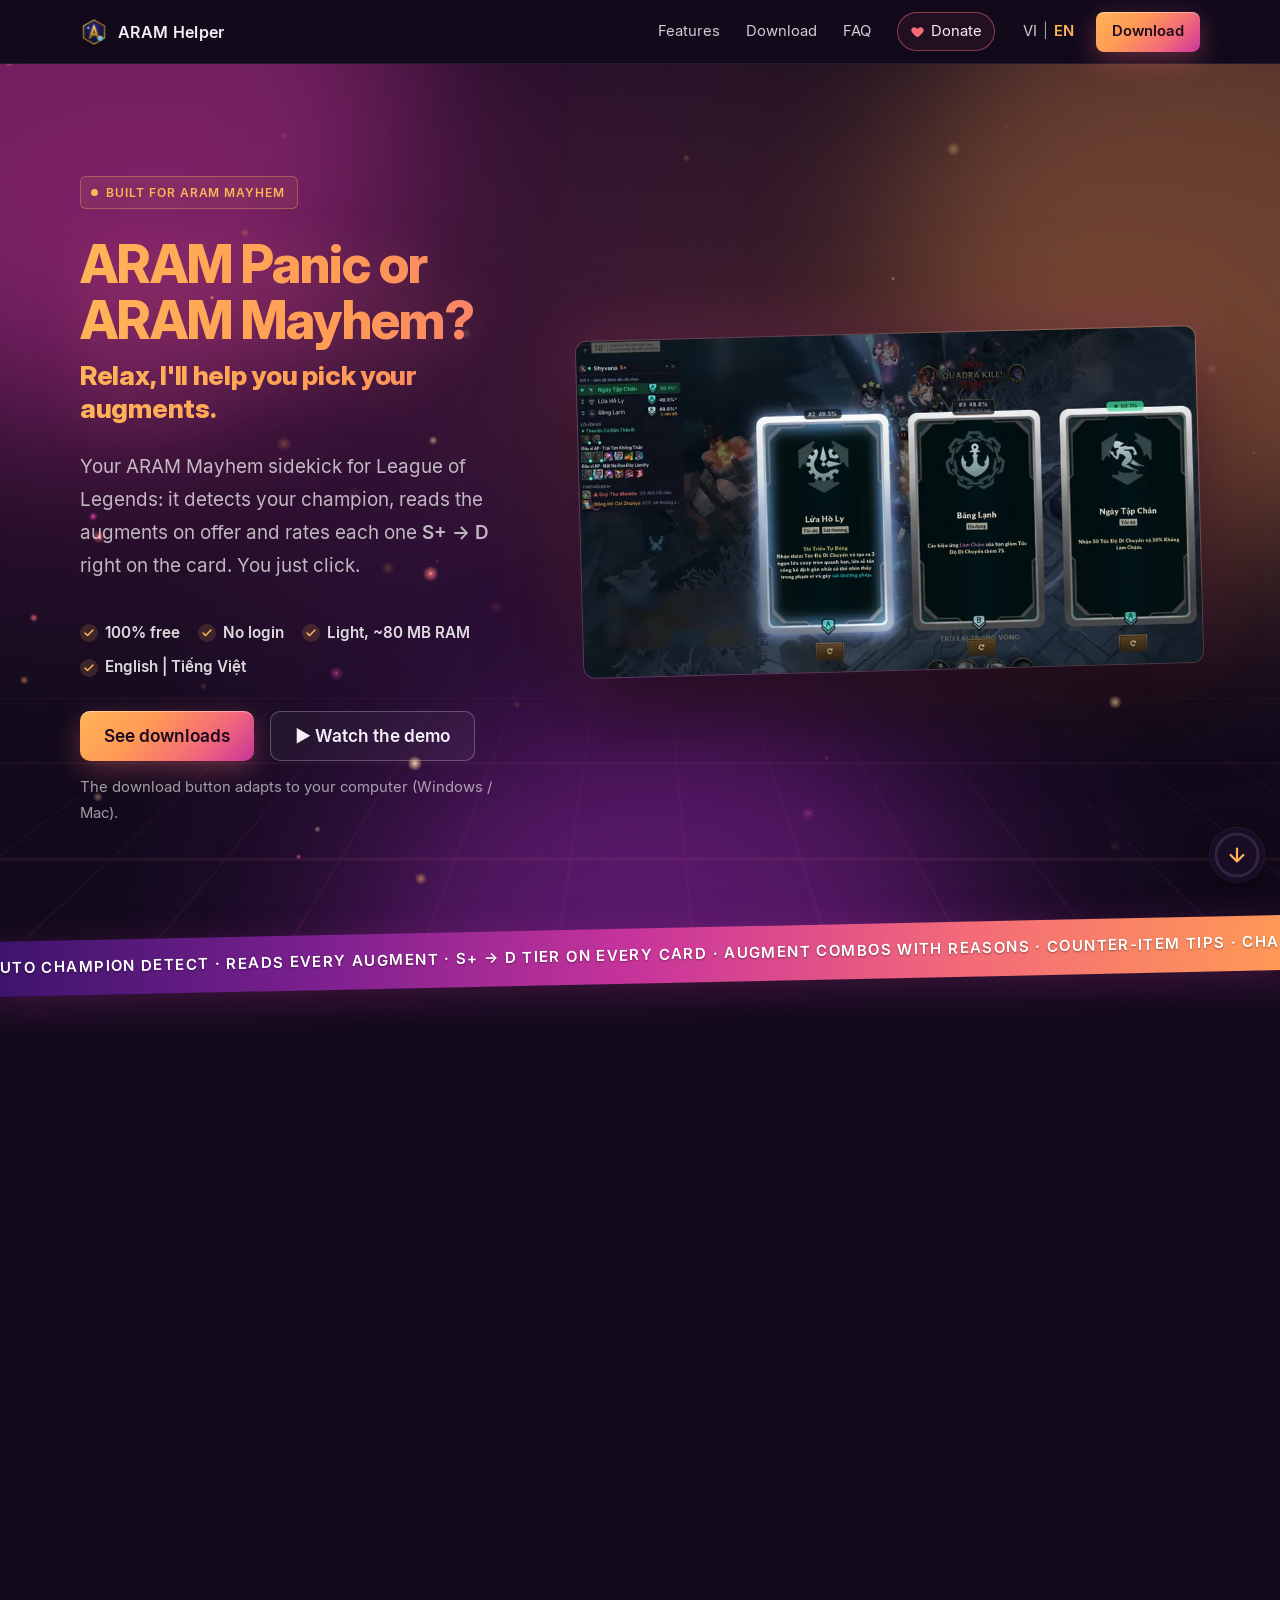
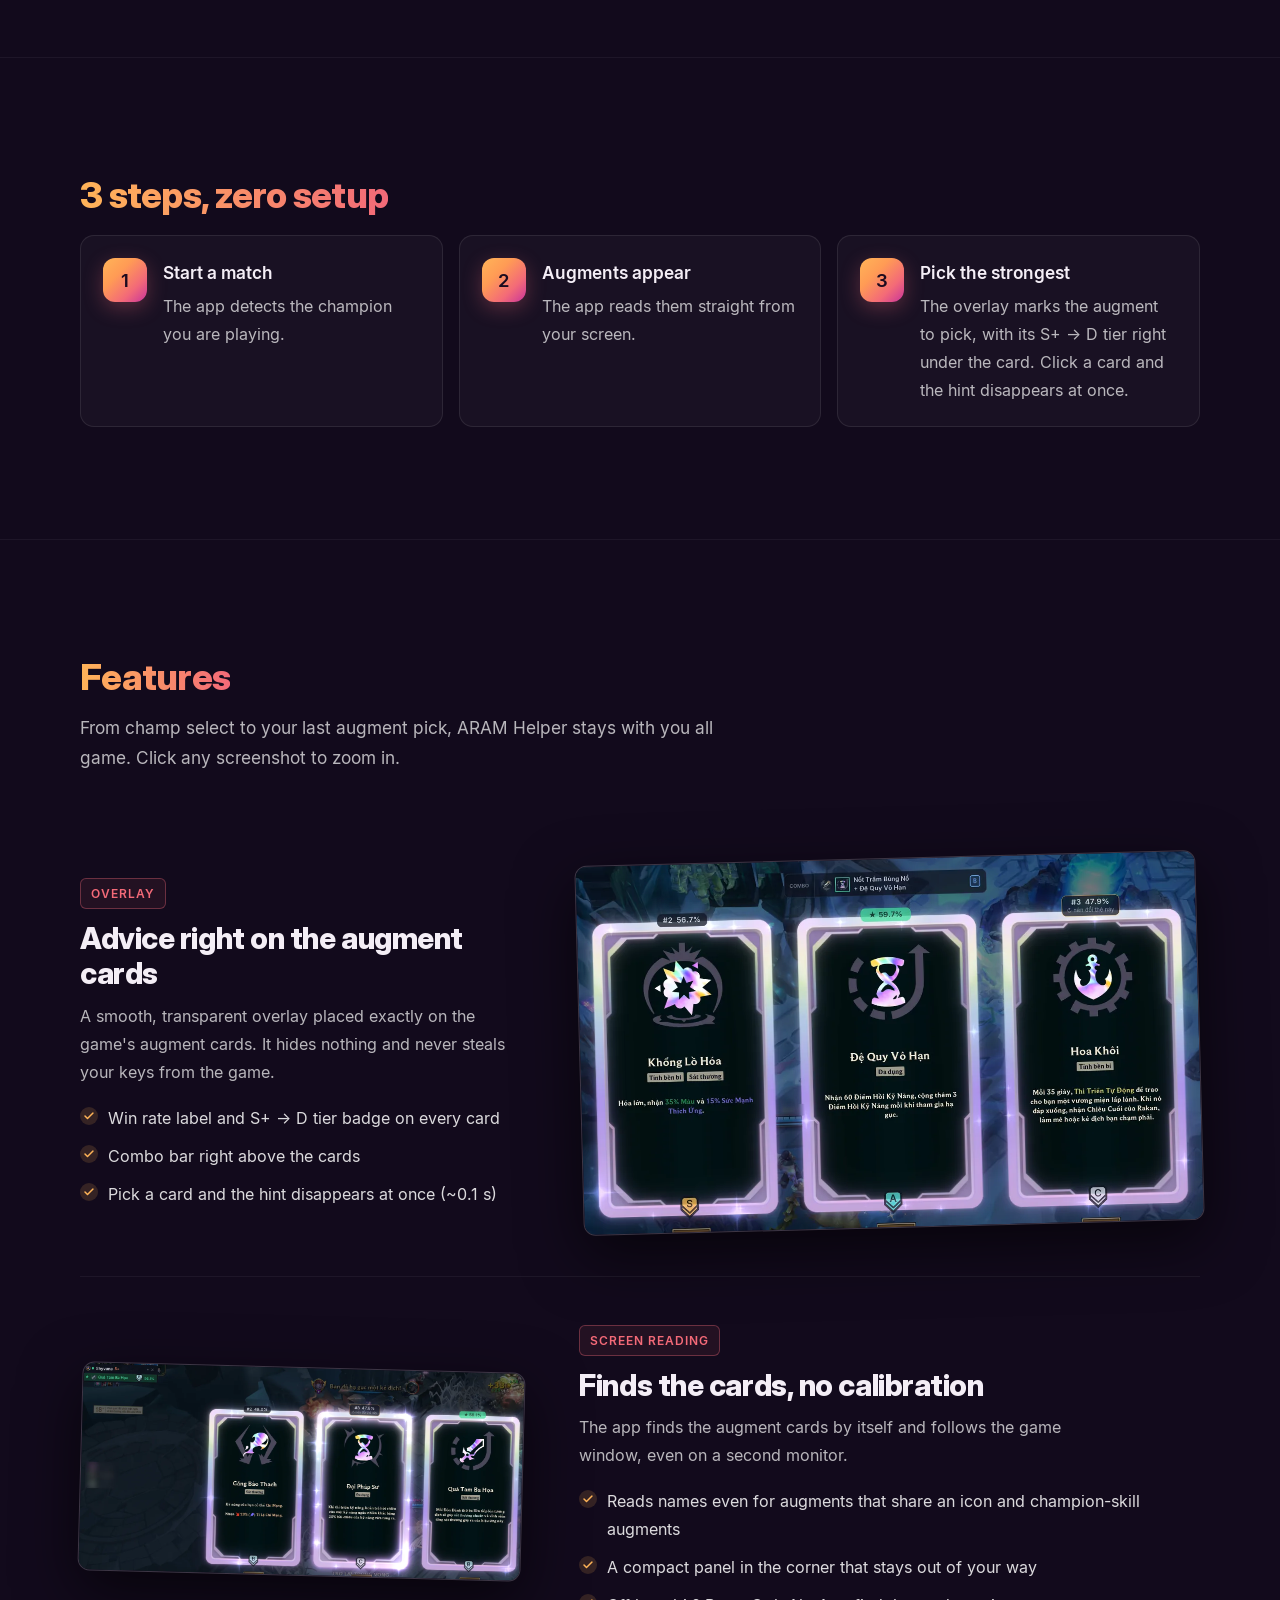
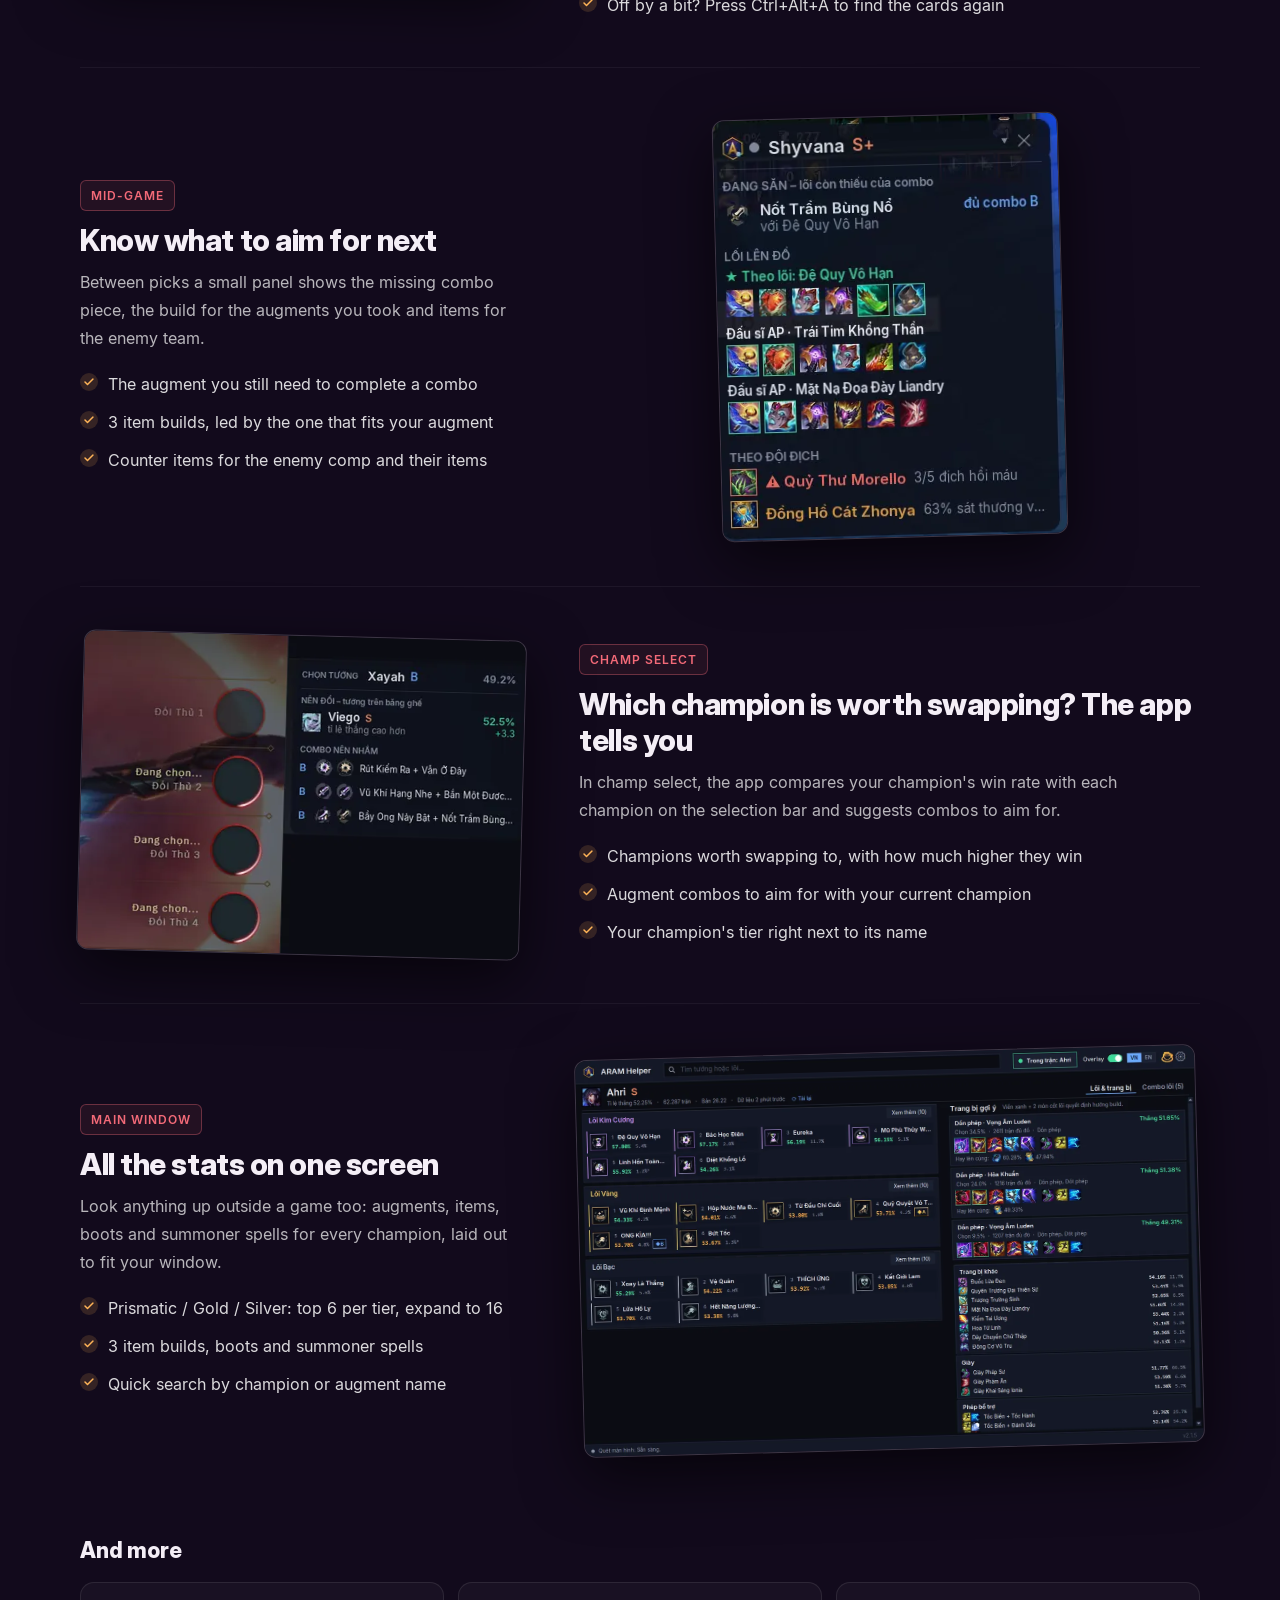
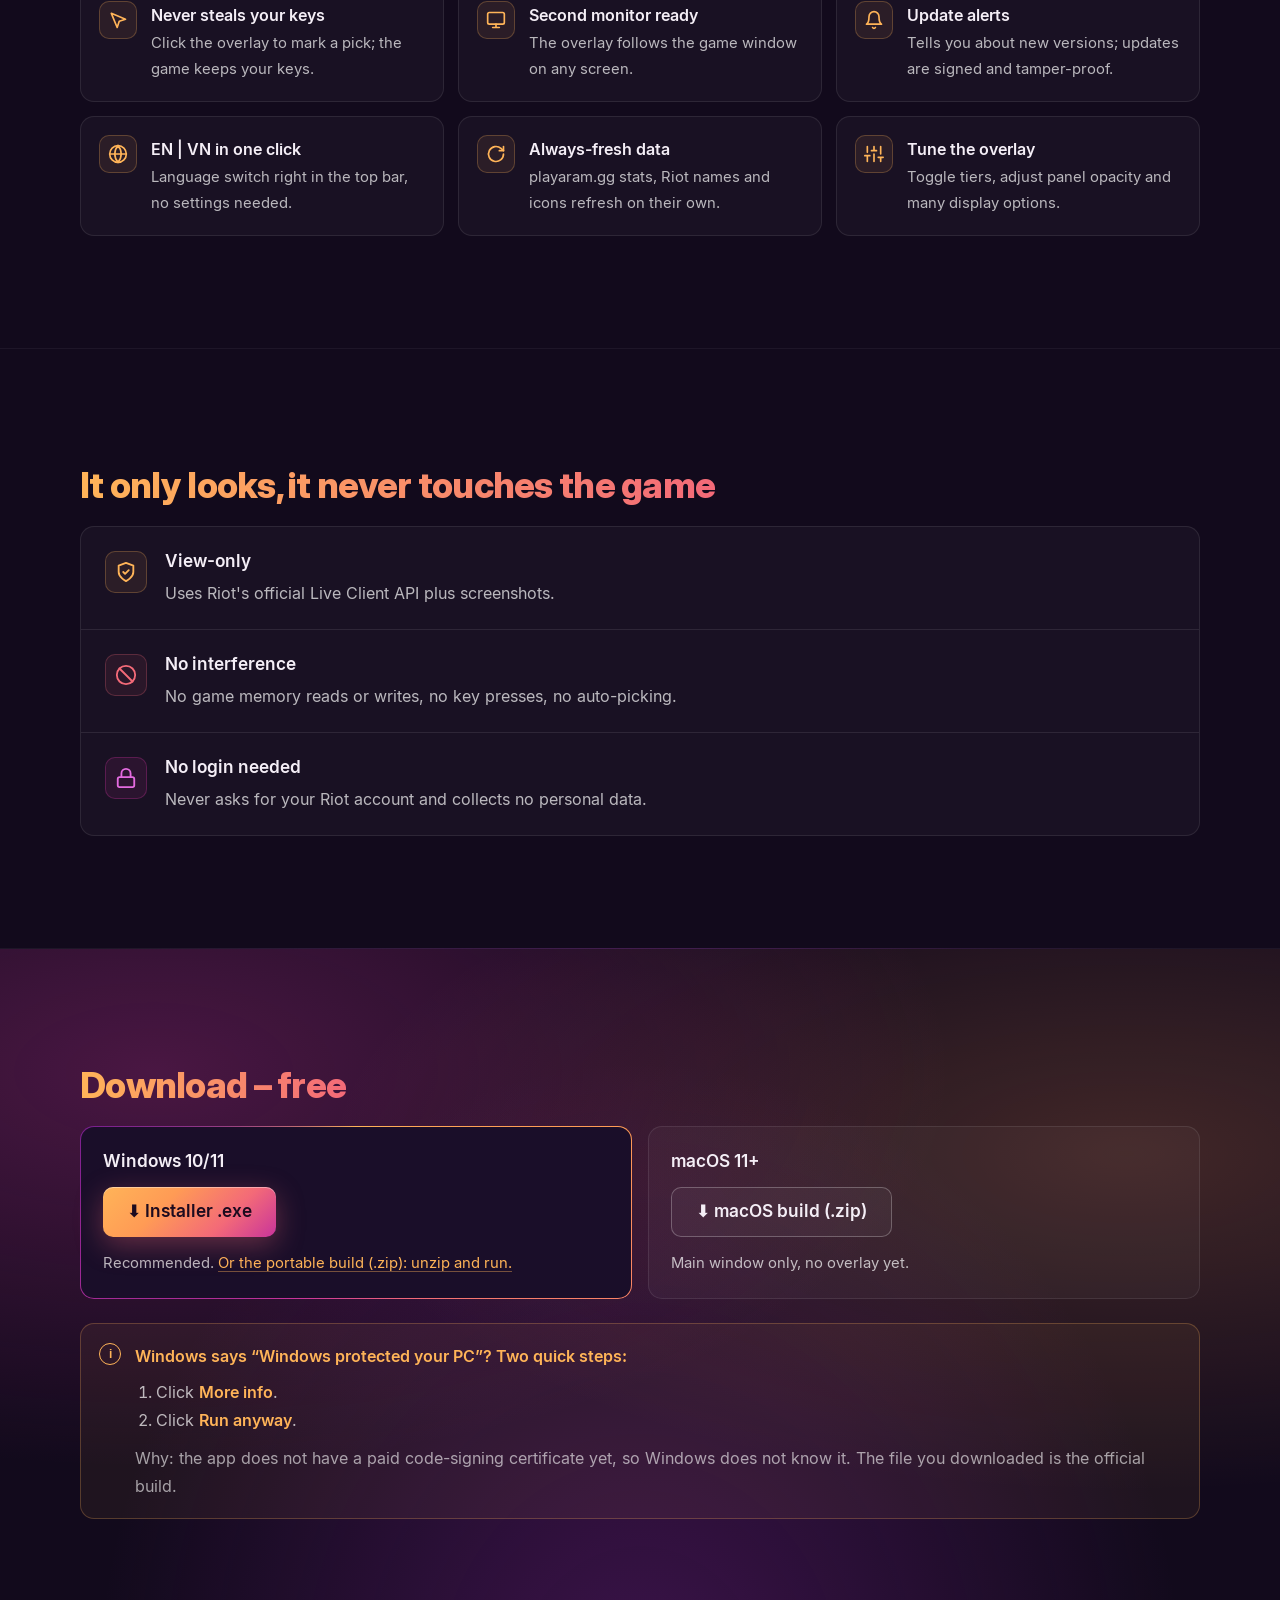
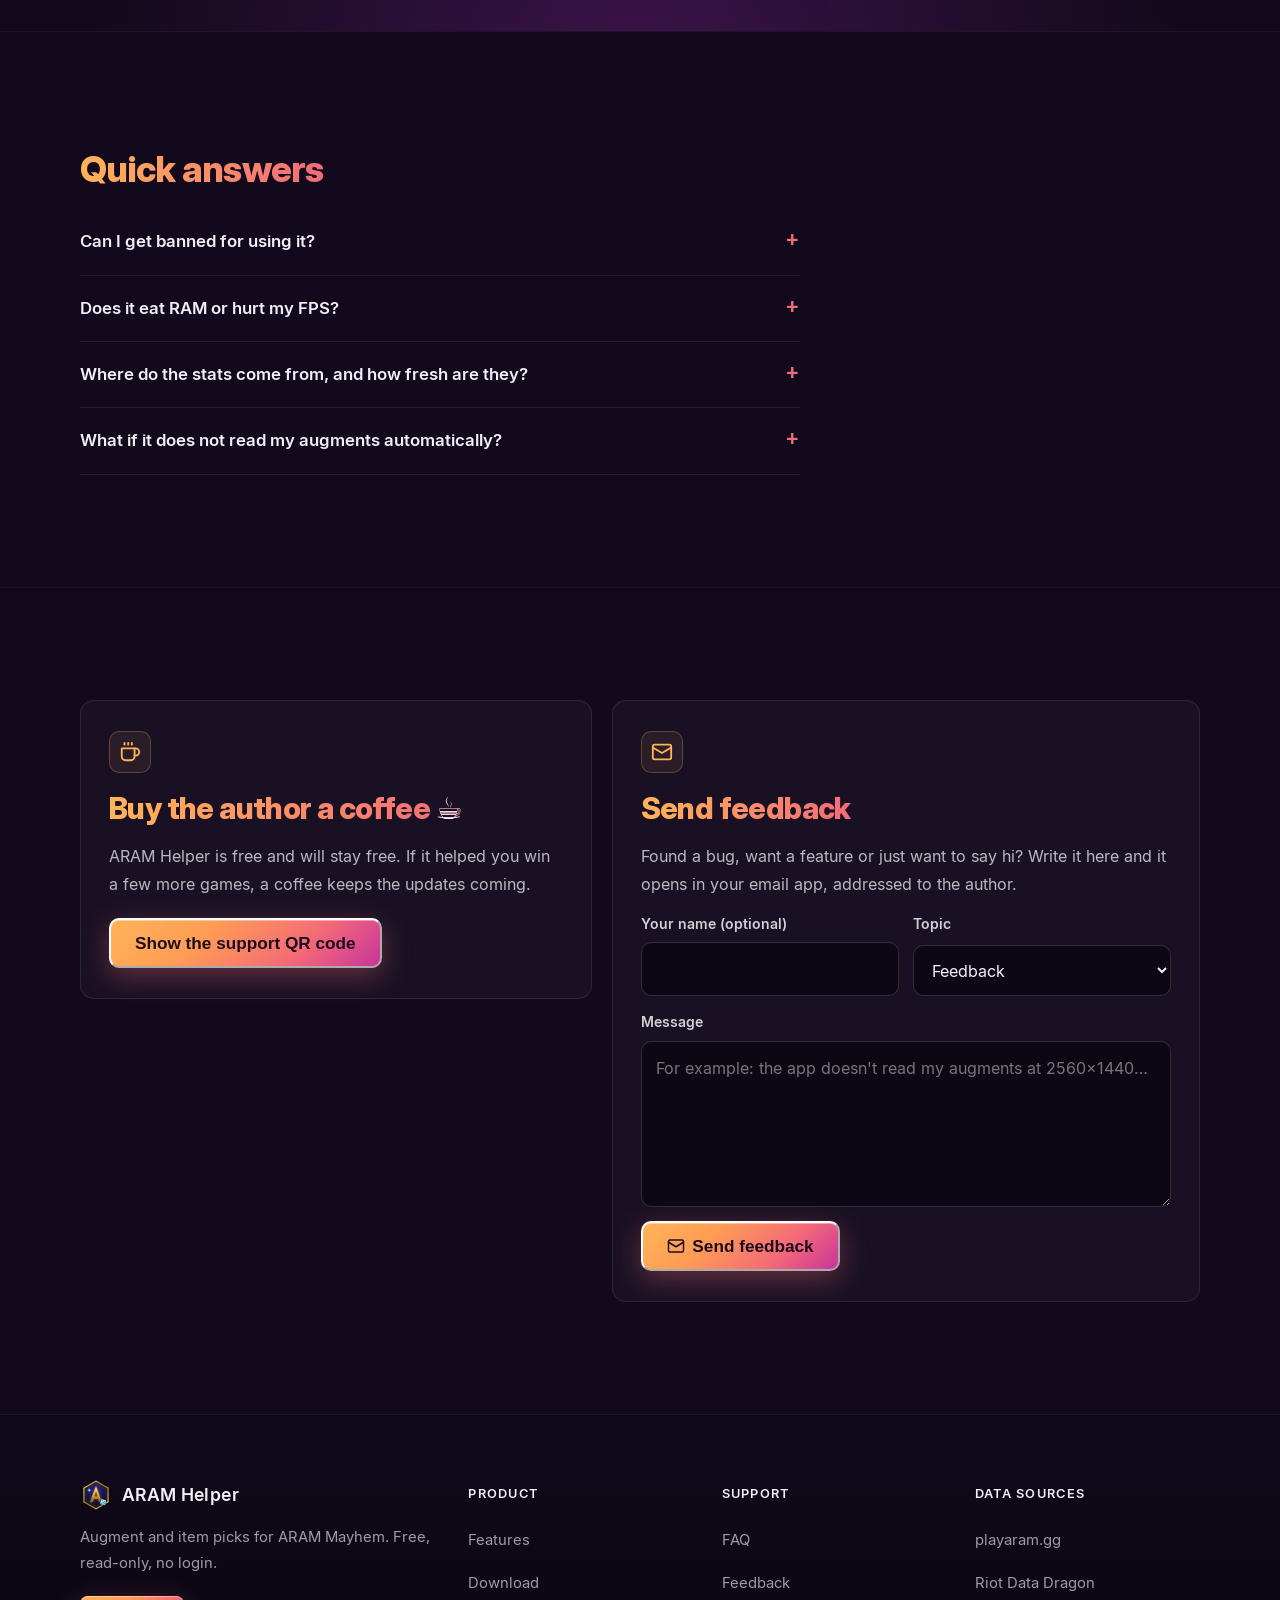
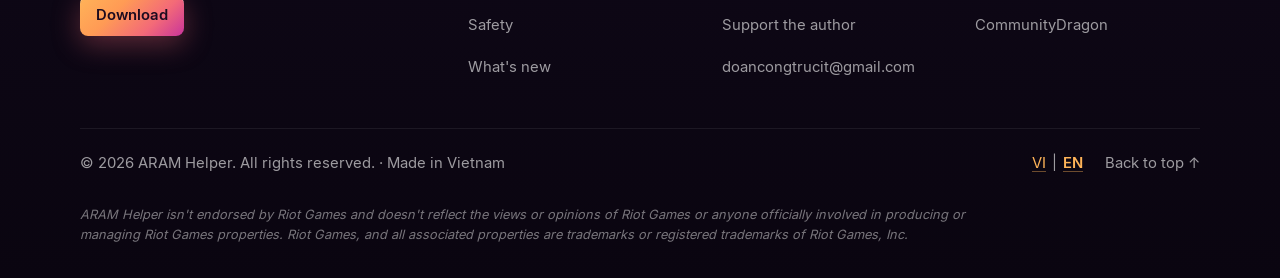
==== commit 827ebd77: "site: sync from dev c1ed266" ====
--- a/site/index.html
+++ b/site/index.html
@@ -24,8 +24,8 @@
 <meta name="twitter:description" content="Tự đọc các lõi trên màn hình, gợi ý lõi + trang bị ngay trong game ARAM Hỗn Loạn. Miễn phí, chỉ xem không can thiệp, không cần đăng nhập.">
 <meta name="twitter:image" content="https://aramhelper.com/assets/img/og-vi.png">
 <link rel="preload" href="assets/fonts/InterDisplay-ExtraBold.woff2" as="font" type="font/woff2" crossorigin>
-<link rel="stylesheet" href="assets/style.css?v=73dd3af8">
-<script type="module" src="assets/app.mjs?v=73dd3af8"></script>
+<link rel="stylesheet" href="assets/style.css?v=d9d22673">
+<script type="module" src="assets/app.mjs?v=d9d22673"></script>
 </head>
 <body data-lang="vi">
 <div class="scroll-progress" aria-hidden="true"></div>
@@ -55,7 +55,7 @@
   </ul>
   <div class="cta">
     <a id="primary-dl" class="btn btn-primary" data-dl-win="https://github.com/doancongtrucit/aram-helper/releases/latest/download/ARAM-Helper-Setup.exe" data-dl-mac="https://github.com/doancongtrucit/aram-helper/releases/latest/download/ARAM-Helper-macos.zip" href="https://github.com/doancongtrucit/aram-helper/releases/latest/download/ARAM-Helper-Setup.exe">⬇ Tải cho Windows</a>
-    <a id="demo-btn" class="btn btn-ghost" href="#features">▶ Xem tính năng</a>
+    <a id="demo-btn" class="btn btn-ghost" href="#features" aria-haspopup="dialog">▶ Xem video demo</a>
   </div>
   <p class="muted hero-note">Nút tải tự đổi theo máy của bạn (Windows / Mac). <span data-version hidden></span></p>
   <img class="shot hero-shot zoomable" fetchpriority="high" src="assets/img/overlay-ingame.webp" srcset="assets/img/overlay-ingame-800.webp 800w, assets/img/overlay-ingame.webp 1500w" sizes="(min-width: 1000px) 640px, 100vw" alt="Overlay của ARAM Helper trong một trận ARAM Hỗn Loạn thật: nhãn % trên thẻ, huy hiệu tier, khung gợi ý" width="1500" height="814">
@@ -224,9 +224,9 @@
 </main>
 
 <dialog id="lightbox" class="lightbox" aria-label="Bấm để phóng to">
-  <form method="dialog"><button class="lightbox-close" aria-label="Đóng ảnh">&times;</button></form>
+  <form method="dialog"><button class="lightbox-close" aria-label="Đóng">&times;</button></form>
   <img id="lightbox-img" alt="">
-  <!-- Demo video slot: <video src="assets/video/demo.mp4" controls playsinline></video> -->
+  <video id="demo-video" src="assets/video/demo-vi.mp4" poster="assets/video/demo-vi.webp" aria-label="Video demo ARAM Helper (38 giây, không tiếng)" width="1920" height="1080" preload="none" controls muted playsinline hidden></video>
 </dialog>
 
 <button id="scroll-fab" class="scroll-fab" type="button" hidden aria-label="Xuống cuối trang" title="Xuống cuối trang" data-end="Xuống cuối trang" data-top="Lên đầu trang">
--- a/site/assets/style.css
+++ b/site/assets/style.css
@@ -248,6 +248,11 @@
   max-width: min(1500px, calc(100vw - 24px)); max-height: calc(100vh - 40px); width: auto; height: auto;
   border-radius: 12px; border: 1px solid #ffffff2e; box-shadow: 0 30px 90px #000; cursor: zoom-out;
 }
+.lightbox video {
+  display: block; width: min(1280px, calc(100vw - 24px), calc((100vh - 40px) * 16 / 9)); height: auto;
+  aspect-ratio: 16 / 9; border-radius: 12px; border: 1px solid #ffffff2e; box-shadow: 0 30px 90px #000; background: #000;
+}
+.lightbox img[hidden], .lightbox video[hidden] { display: none; }
 .lightbox form { position: fixed; top: 14px; right: 14px; margin: 0; z-index: 2; }
 .lightbox-close {
   width: 44px; height: 44px; border: 1px solid #ffffff40; border-radius: 50%;
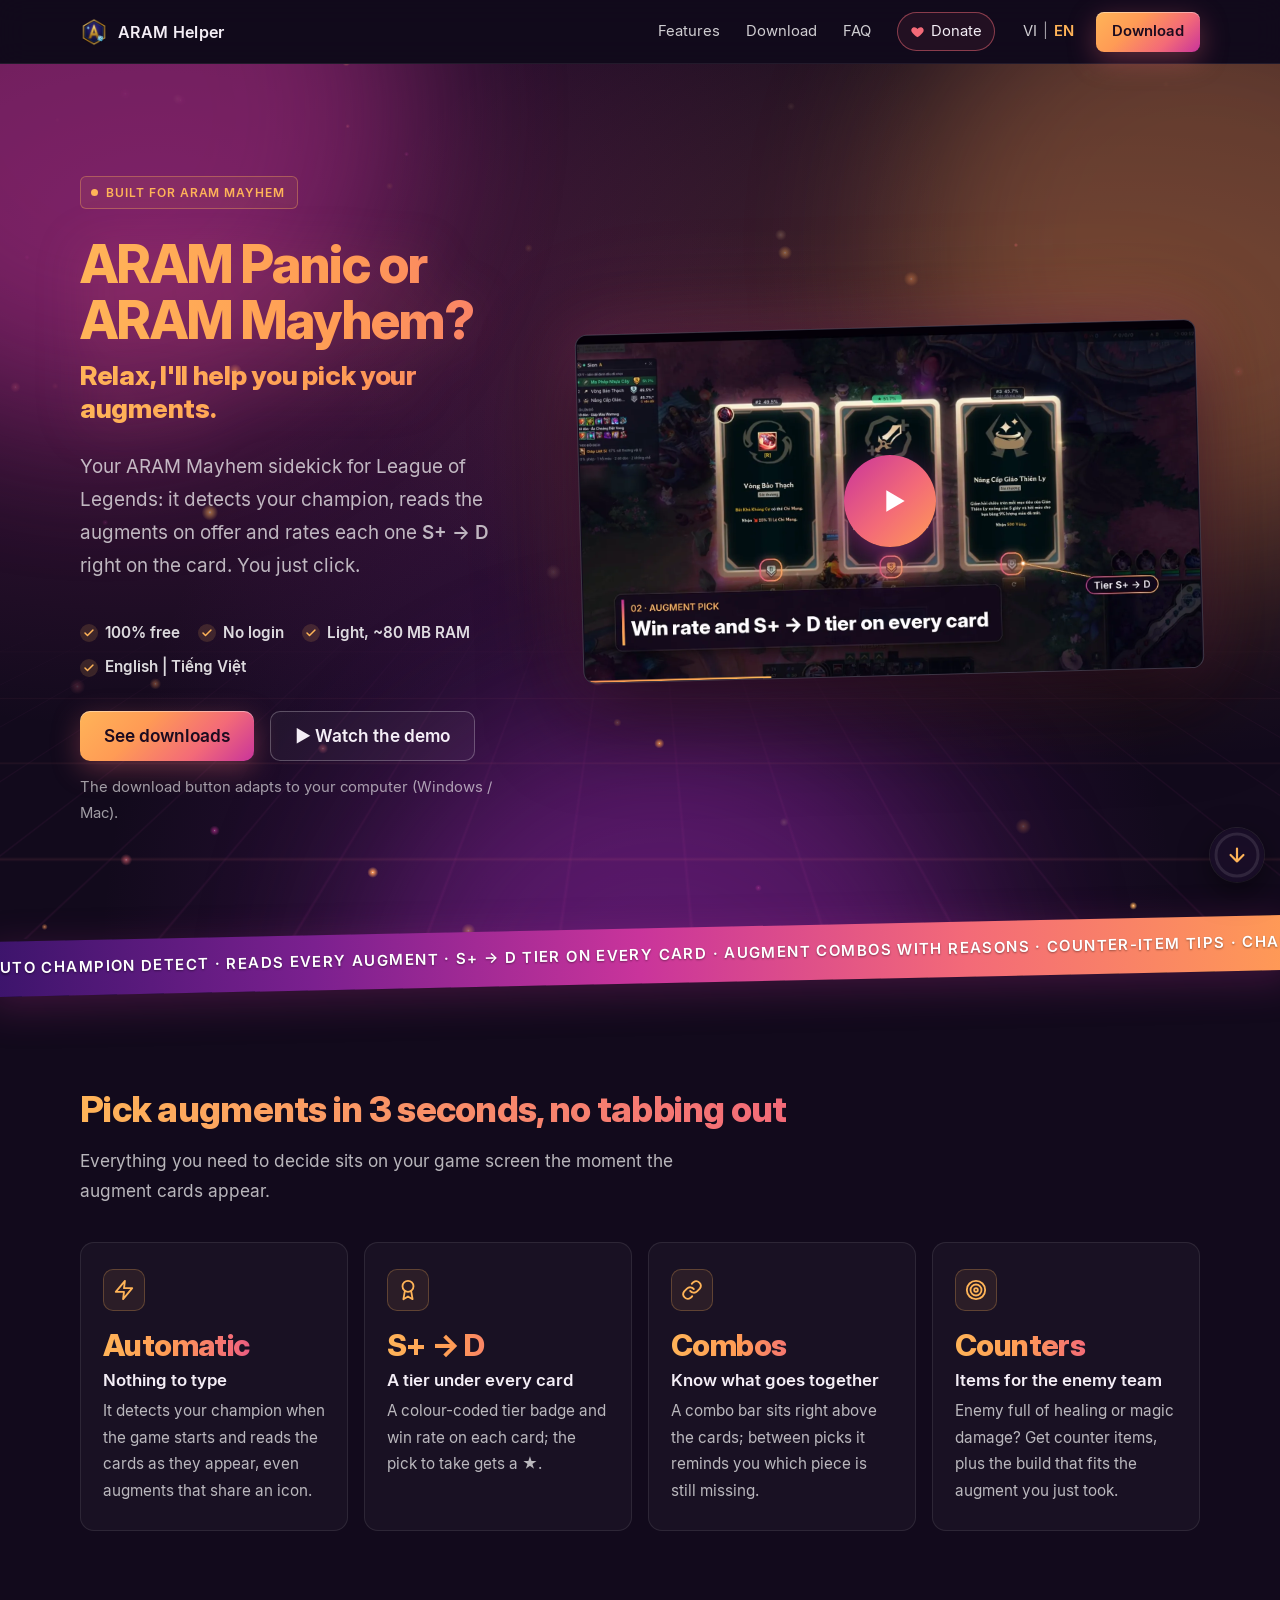
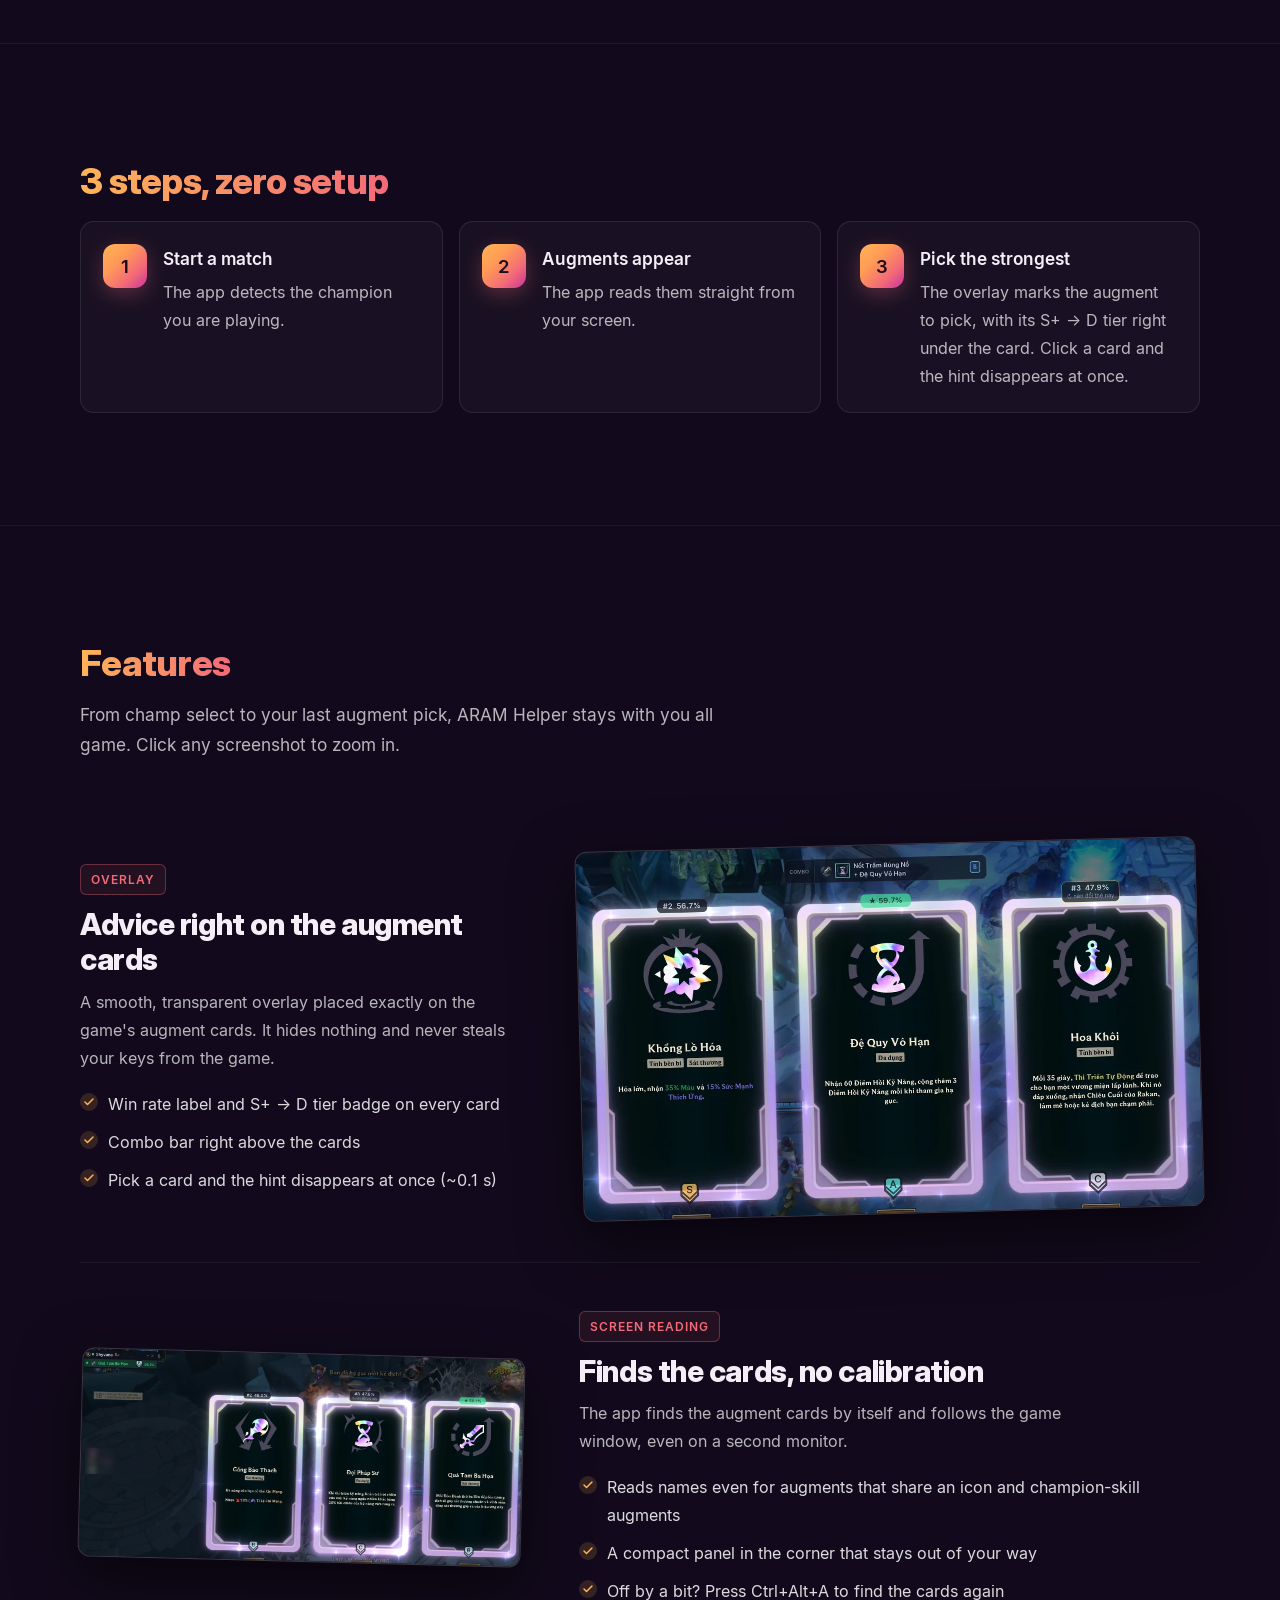
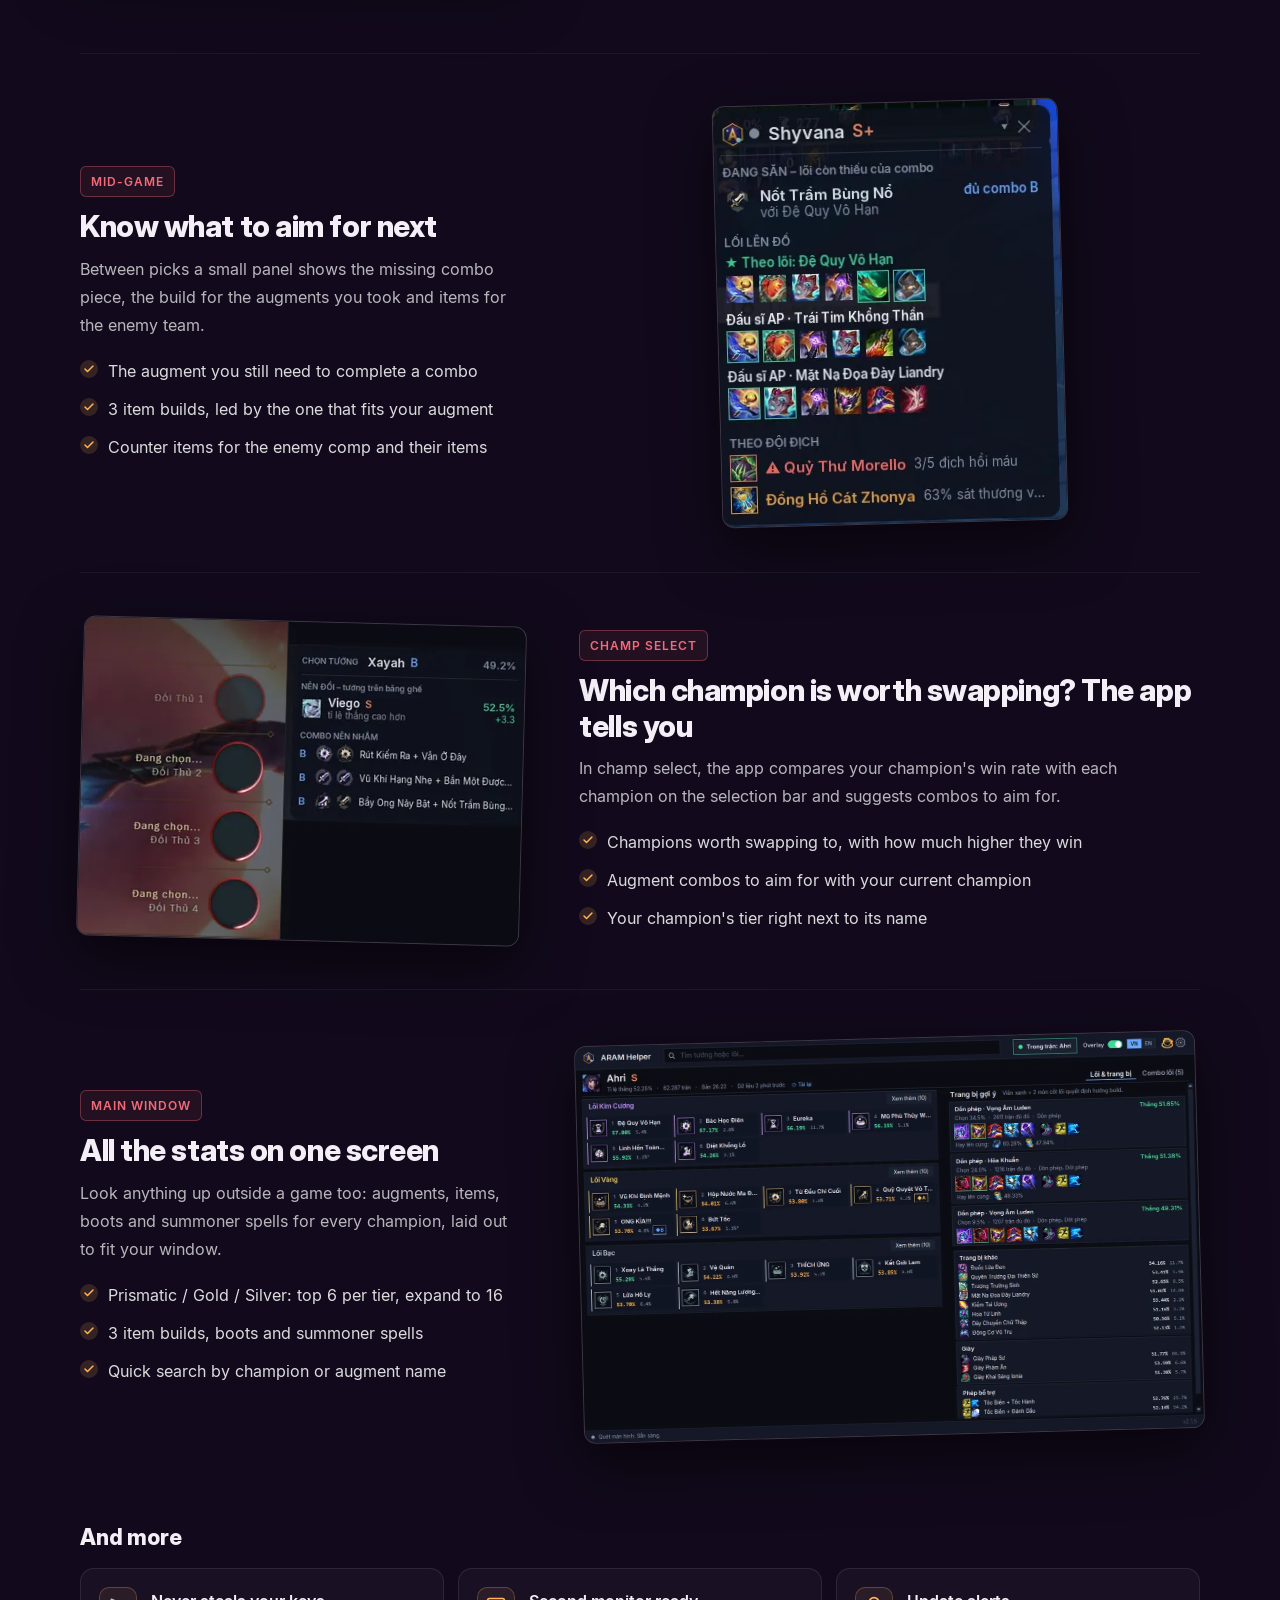
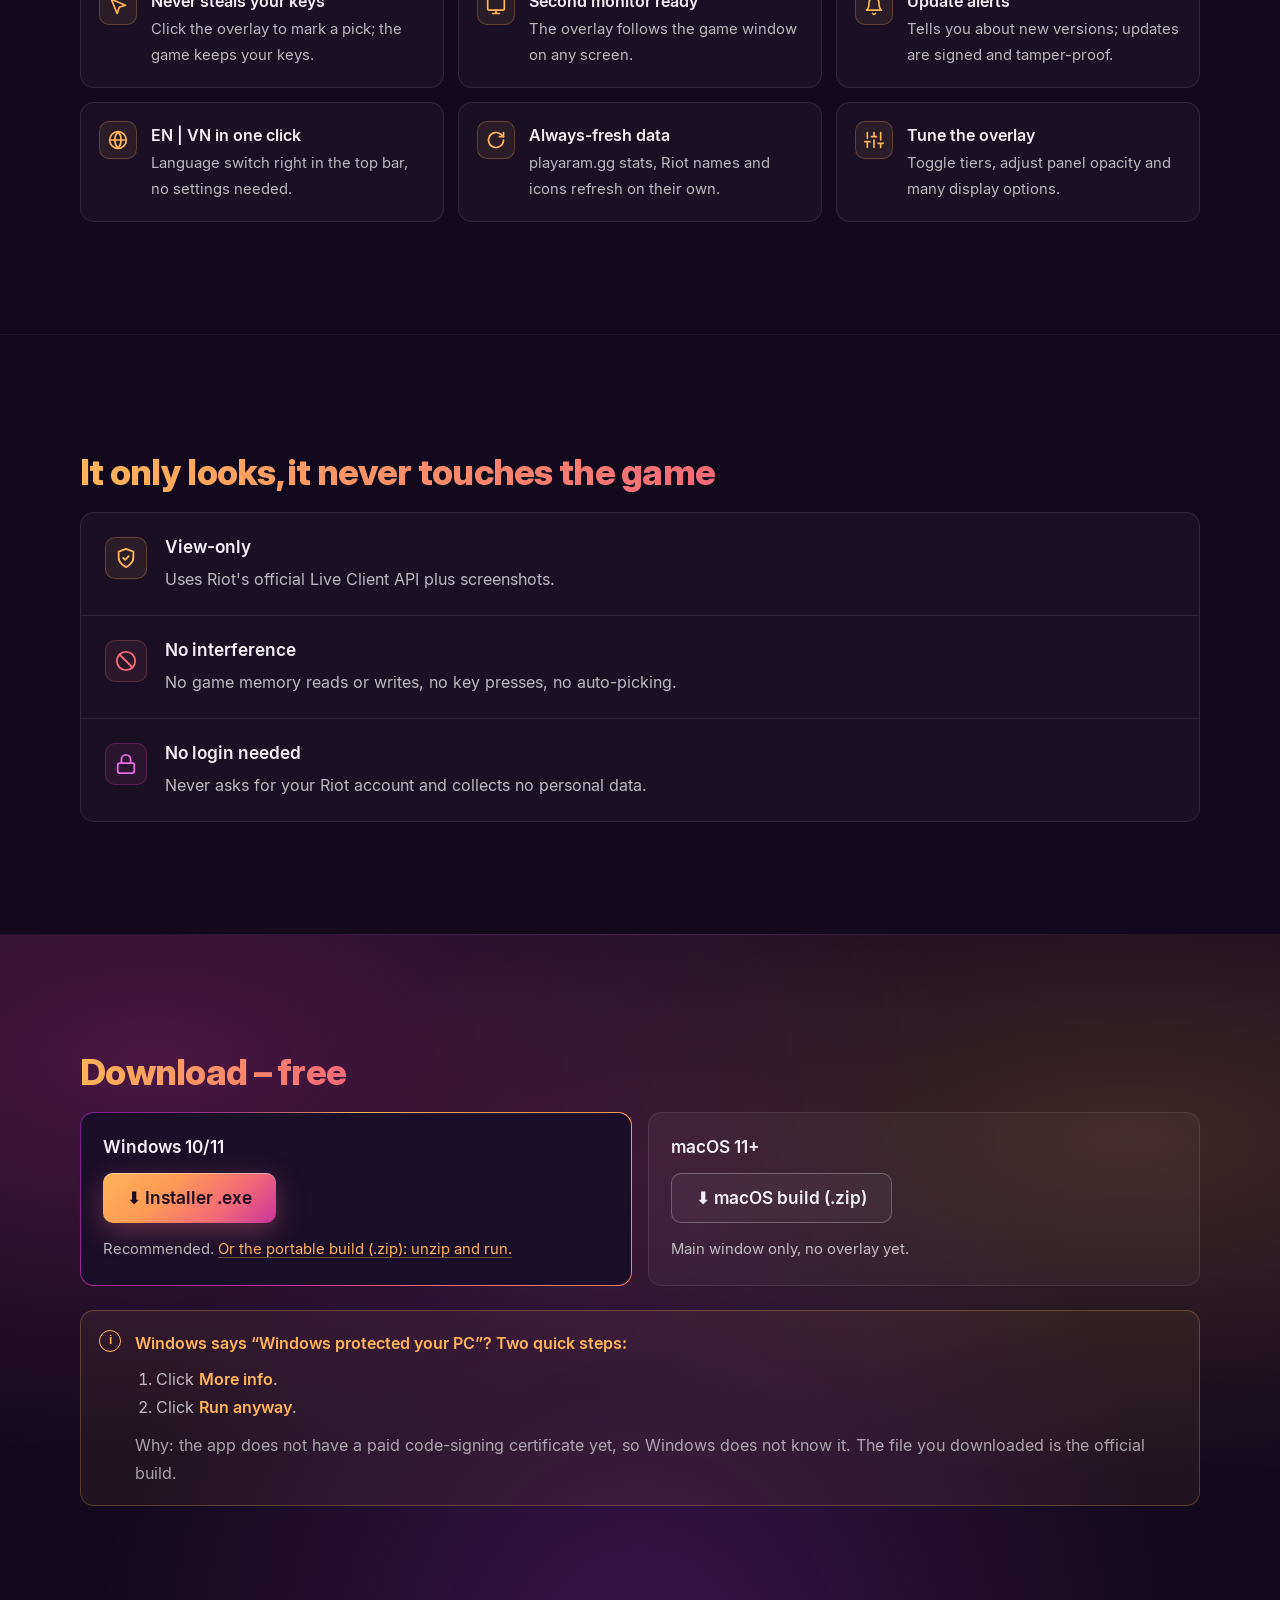
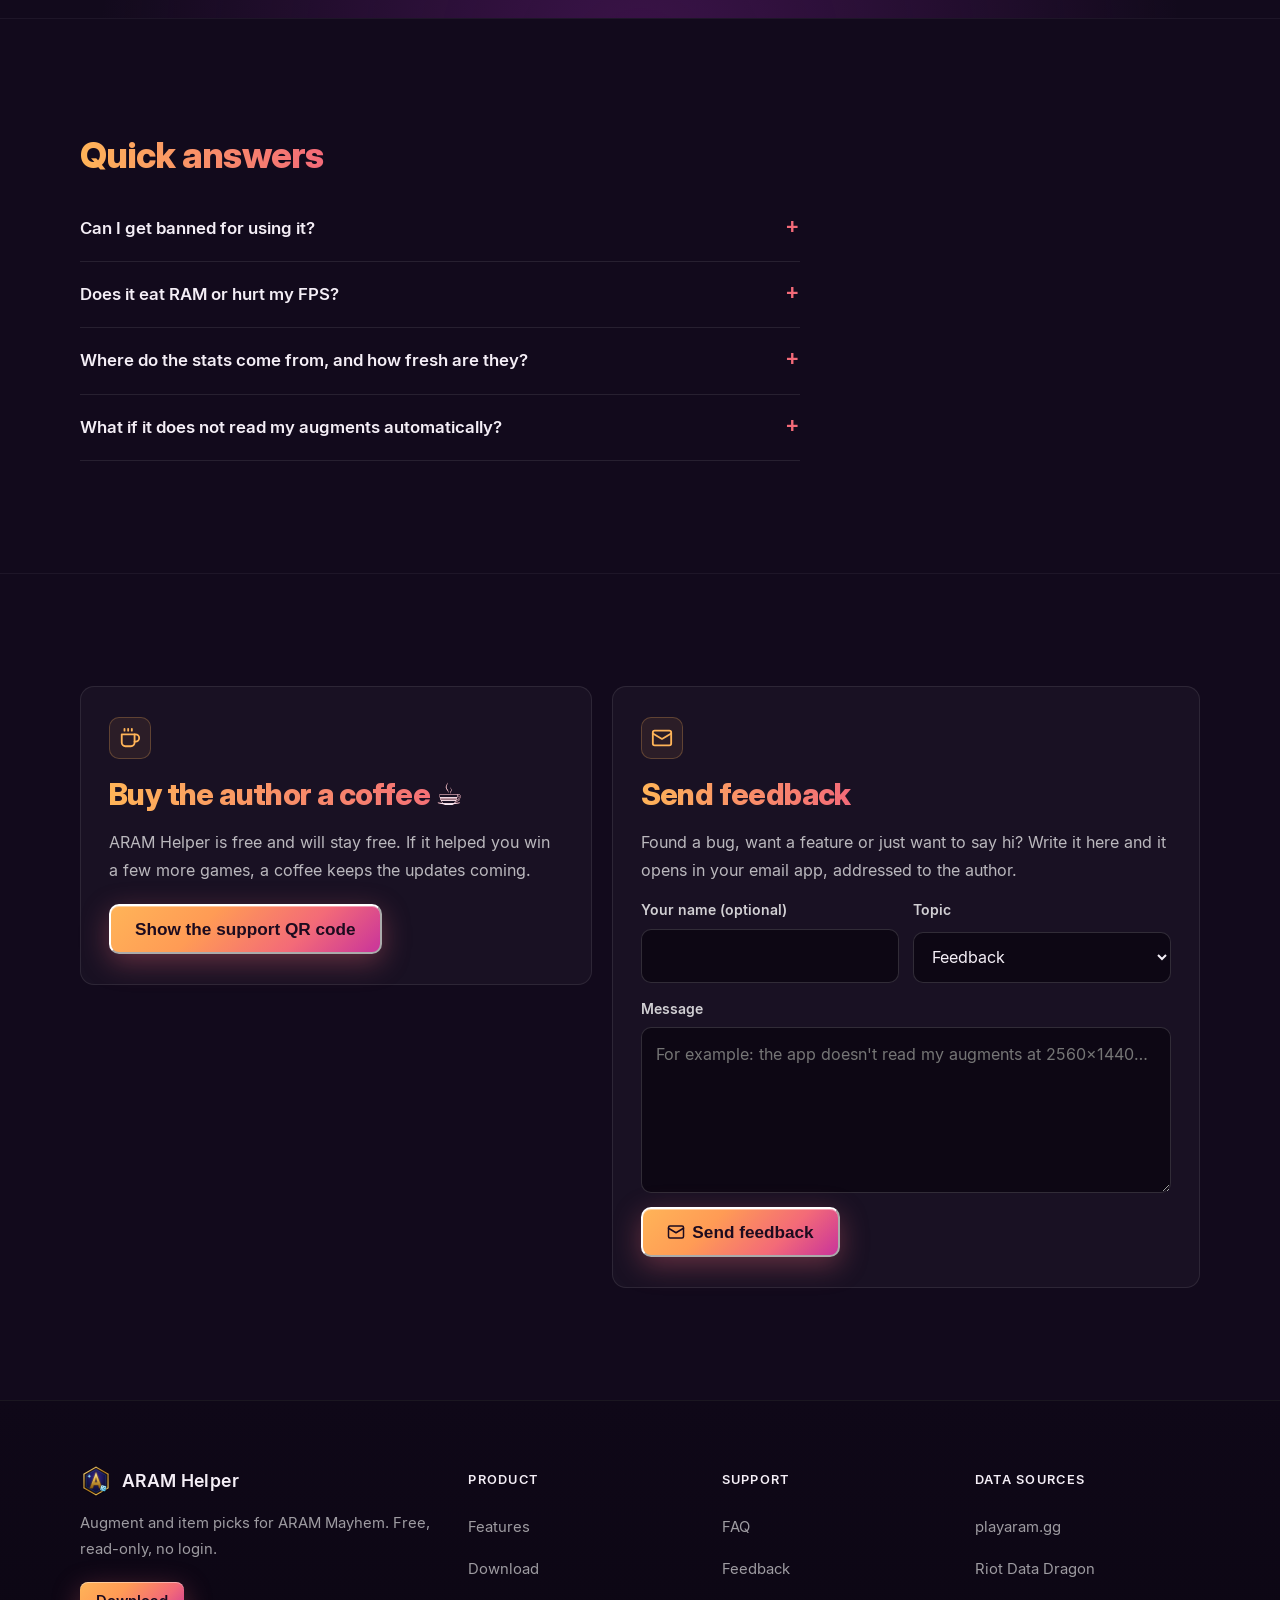
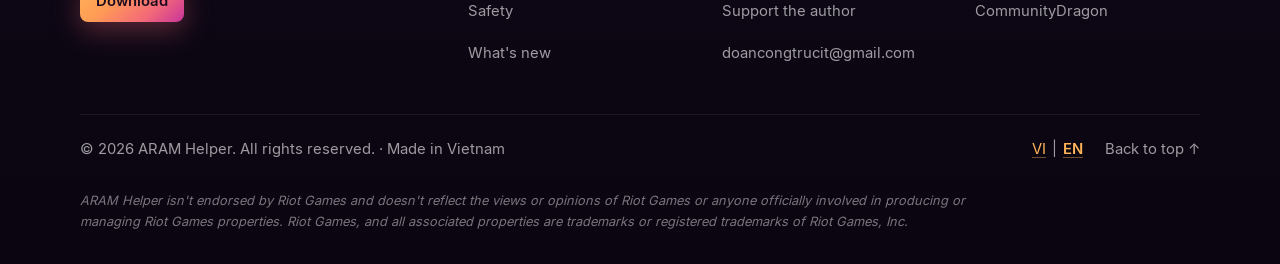
==== commit 47f33146: "site: sync from dev c7e9dd8" ====
--- a/site/index.html
+++ b/site/index.html
@@ -24,8 +24,8 @@
 <meta name="twitter:description" content="Tự đọc các lõi trên màn hình, gợi ý lõi + trang bị ngay trong game ARAM Hỗn Loạn. Miễn phí, chỉ xem không can thiệp, không cần đăng nhập.">
 <meta name="twitter:image" content="https://aramhelper.com/assets/img/og-vi.png">
 <link rel="preload" href="assets/fonts/InterDisplay-ExtraBold.woff2" as="font" type="font/woff2" crossorigin>
-<link rel="stylesheet" href="assets/style.css?v=d9d22673">
-<script type="module" src="assets/app.mjs?v=d9d22673"></script>
+<link rel="stylesheet" href="assets/style.css?v=607a60d9">
+<script type="module" src="assets/app.mjs?v=607a60d9"></script>
 </head>
 <body data-lang="vi">
 <div class="scroll-progress" aria-hidden="true"></div>
@@ -58,7 +58,10 @@
     <a id="demo-btn" class="btn btn-ghost" href="#features" aria-haspopup="dialog">▶ Xem video demo</a>
   </div>
   <p class="muted hero-note">Nút tải tự đổi theo máy của bạn (Windows / Mac). <span data-version hidden></span></p>
-  <img class="shot hero-shot zoomable" fetchpriority="high" src="assets/img/overlay-ingame.webp" srcset="assets/img/overlay-ingame-800.webp 800w, assets/img/overlay-ingame.webp 1500w" sizes="(min-width: 1000px) 640px, 100vw" alt="Overlay của ARAM Helper trong một trận ARAM Hỗn Loạn thật: nhãn % trên thẻ, huy hiệu tier, khung gợi ý" width="1500" height="814">
+  <figure class="hero-shot hero-video">
+    <video id="demo-video" class="shot" src="assets/video/demo-vi.mp4" poster="assets/video/demo-vi.webp" aria-label="Video demo ARAM Helper (38 giây, không tiếng)" width="1920" height="1080" preload="none" controls muted playsinline></video>
+    <button id="demo-play" class="play-btn" type="button" aria-label="▶ Xem video demo" hidden><svg viewBox="0 0 24 24" aria-hidden="true" focusable="false"><path d="M8 5.5v13l11-6.5z"/></svg></button>
+  </figure>
 </section>
 
 <div class="ticker" aria-hidden="true"><div class="ticker-track"><span>Tự nhận tướng · Tự đọc các lõi · Tier S+ → D trên thẻ · Combo lõi kèm lý do · Gợi ý đồ khắc chế · Gợi ý ở màn chọn tướng · Overlay trong suốt</span><span>Tự nhận tướng · Tự đọc các lõi · Tier S+ → D trên thẻ · Combo lõi kèm lý do · Gợi ý đồ khắc chế · Gợi ý ở màn chọn tướng · Overlay trong suốt</span></div></div>
@@ -226,7 +229,6 @@
 <dialog id="lightbox" class="lightbox" aria-label="Bấm để phóng to">
   <form method="dialog"><button class="lightbox-close" aria-label="Đóng">&times;</button></form>
   <img id="lightbox-img" alt="">
-  <video id="demo-video" src="assets/video/demo-vi.mp4" poster="assets/video/demo-vi.webp" aria-label="Video demo ARAM Helper (38 giây, không tiếng)" width="1920" height="1080" preload="none" controls muted playsinline hidden></video>
 </dialog>
 
 <button id="scroll-fab" class="scroll-fab" type="button" hidden aria-label="Xuống cuối trang" title="Xuống cuối trang" data-end="Xuống cuối trang" data-top="Lên đầu trang">
--- a/site/assets/style.css
+++ b/site/assets/style.css
@@ -578,6 +578,28 @@
 }
 @keyframes float { 50% { translate: 0 -12px; } }
 
+/* Hero demo video: poster with a pulsing play button, plays inline */
+.hero-video { position: relative; margin-inline: 0; margin-bottom: 0; box-shadow: none; }
+.hero-video video {
+  display: block; width: 100%; height: auto; aspect-ratio: 16 / 9; background: #120a1c;
+  box-shadow: 0 30px 90px #000000a6, 0 0 60px #c9349b40, 0 0 120px #ff9b5526;
+}
+.hero-video.playing { animation-play-state: paused; }
+.hero-video.playing video { rotate: 0deg; scale: 1; }
+.play-btn {
+  position: absolute; inset: 0; margin: auto; width: 92px; height: 92px; padding: 0;
+  display: grid; place-items: center; border: 0; border-radius: 50%; cursor: pointer; color: #fff;
+  background: linear-gradient(135deg, var(--magenta), var(--coral-pink) 55%, var(--orange));
+  box-shadow: 0 14px 40px #c9349b99, 0 0 0 0 #ffb45899; animation: playPulse 2.2s ease-out infinite;
+  transition: scale .2s ease;
+}
+.play-btn svg { width: 40px; height: 40px; fill: currentColor; translate: 3px 0; }
+.play-btn:hover { scale: 1.08; }
+.play-btn:focus-visible { outline: 3px solid var(--yellow); outline-offset: 5px; }
+.play-btn[hidden], .hero-video.playing .play-btn { display: none; }
+@keyframes playPulse { 70%, 100% { box-shadow: 0 14px 40px #c9349b99, 0 0 0 22px #ffb45800; } }
+@media (prefers-reduced-motion: reduce) { .play-btn { animation: none; transition: none; } }
+
 /* ---------- Buttons: shine sweep + breathing glow ---------- */
 .btn { position: relative; overflow: hidden; isolation: isolate; cursor: pointer; }
 .btn-primary::after {
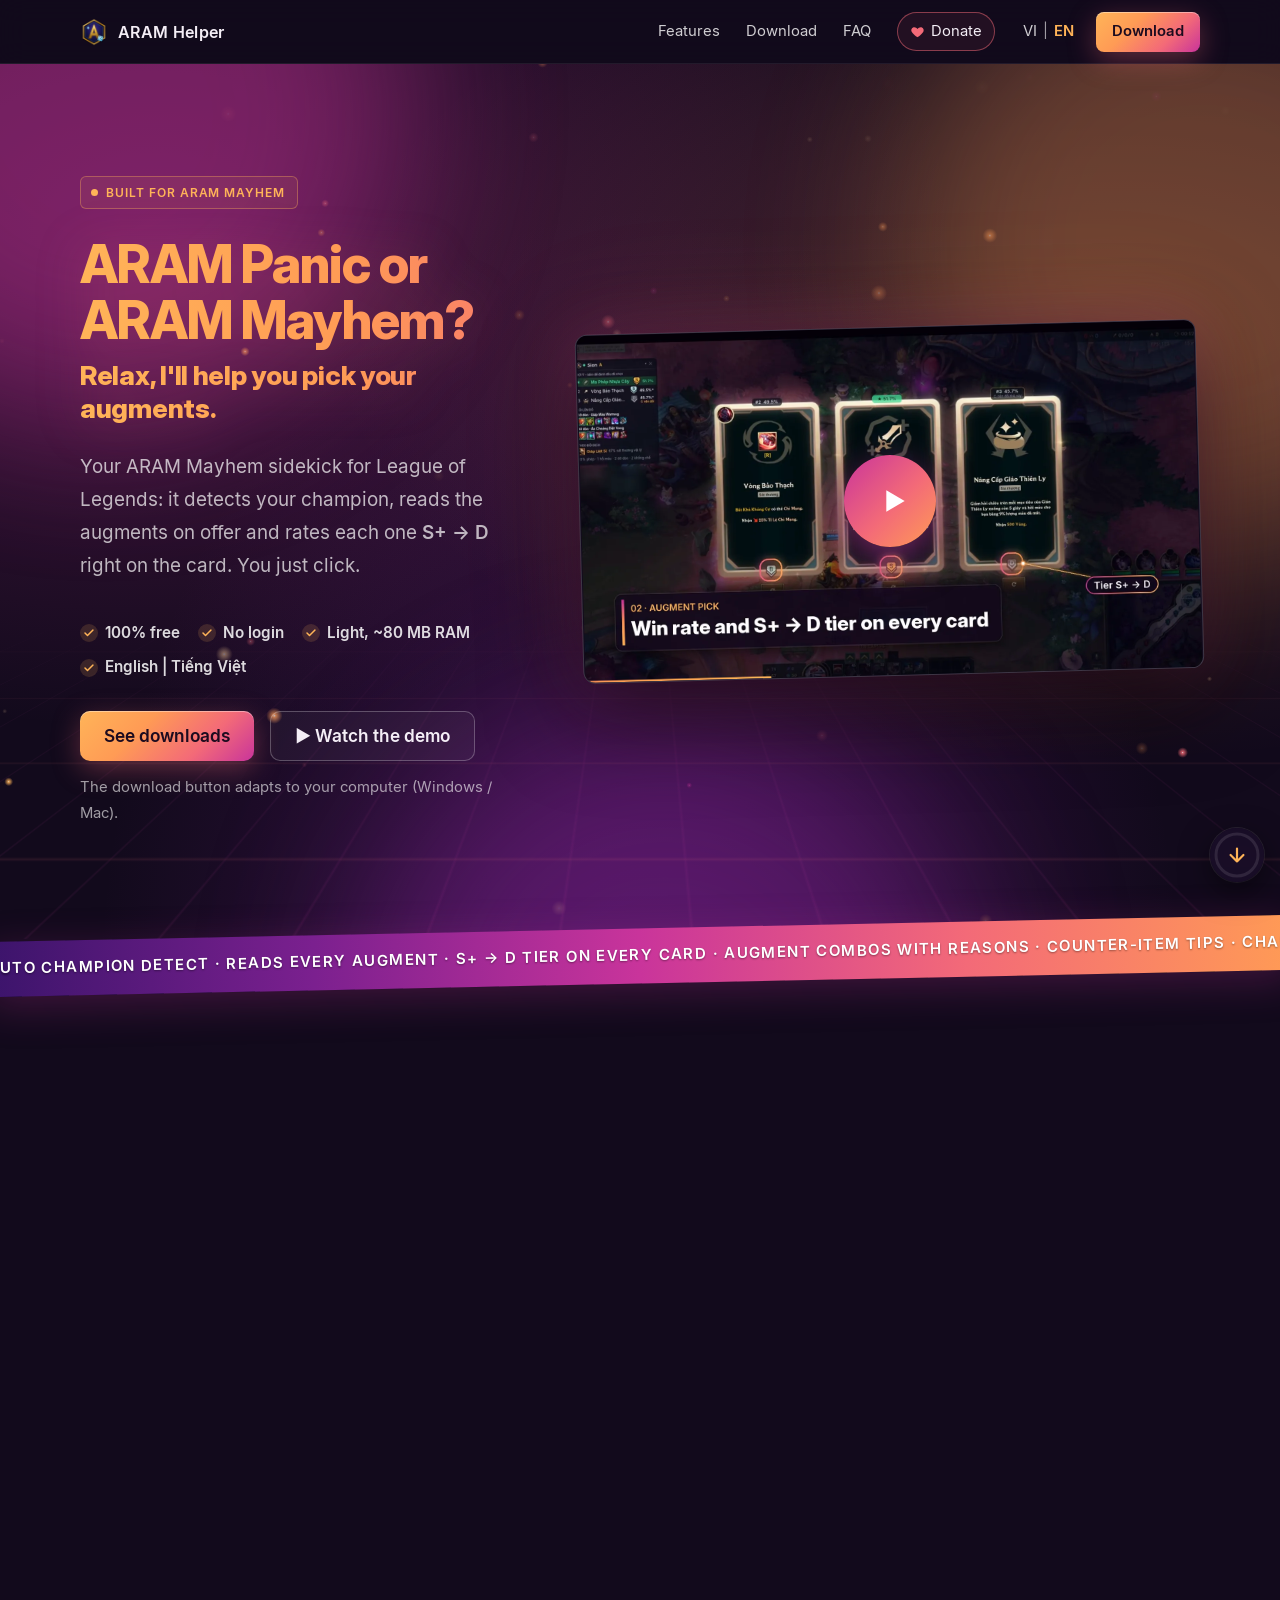
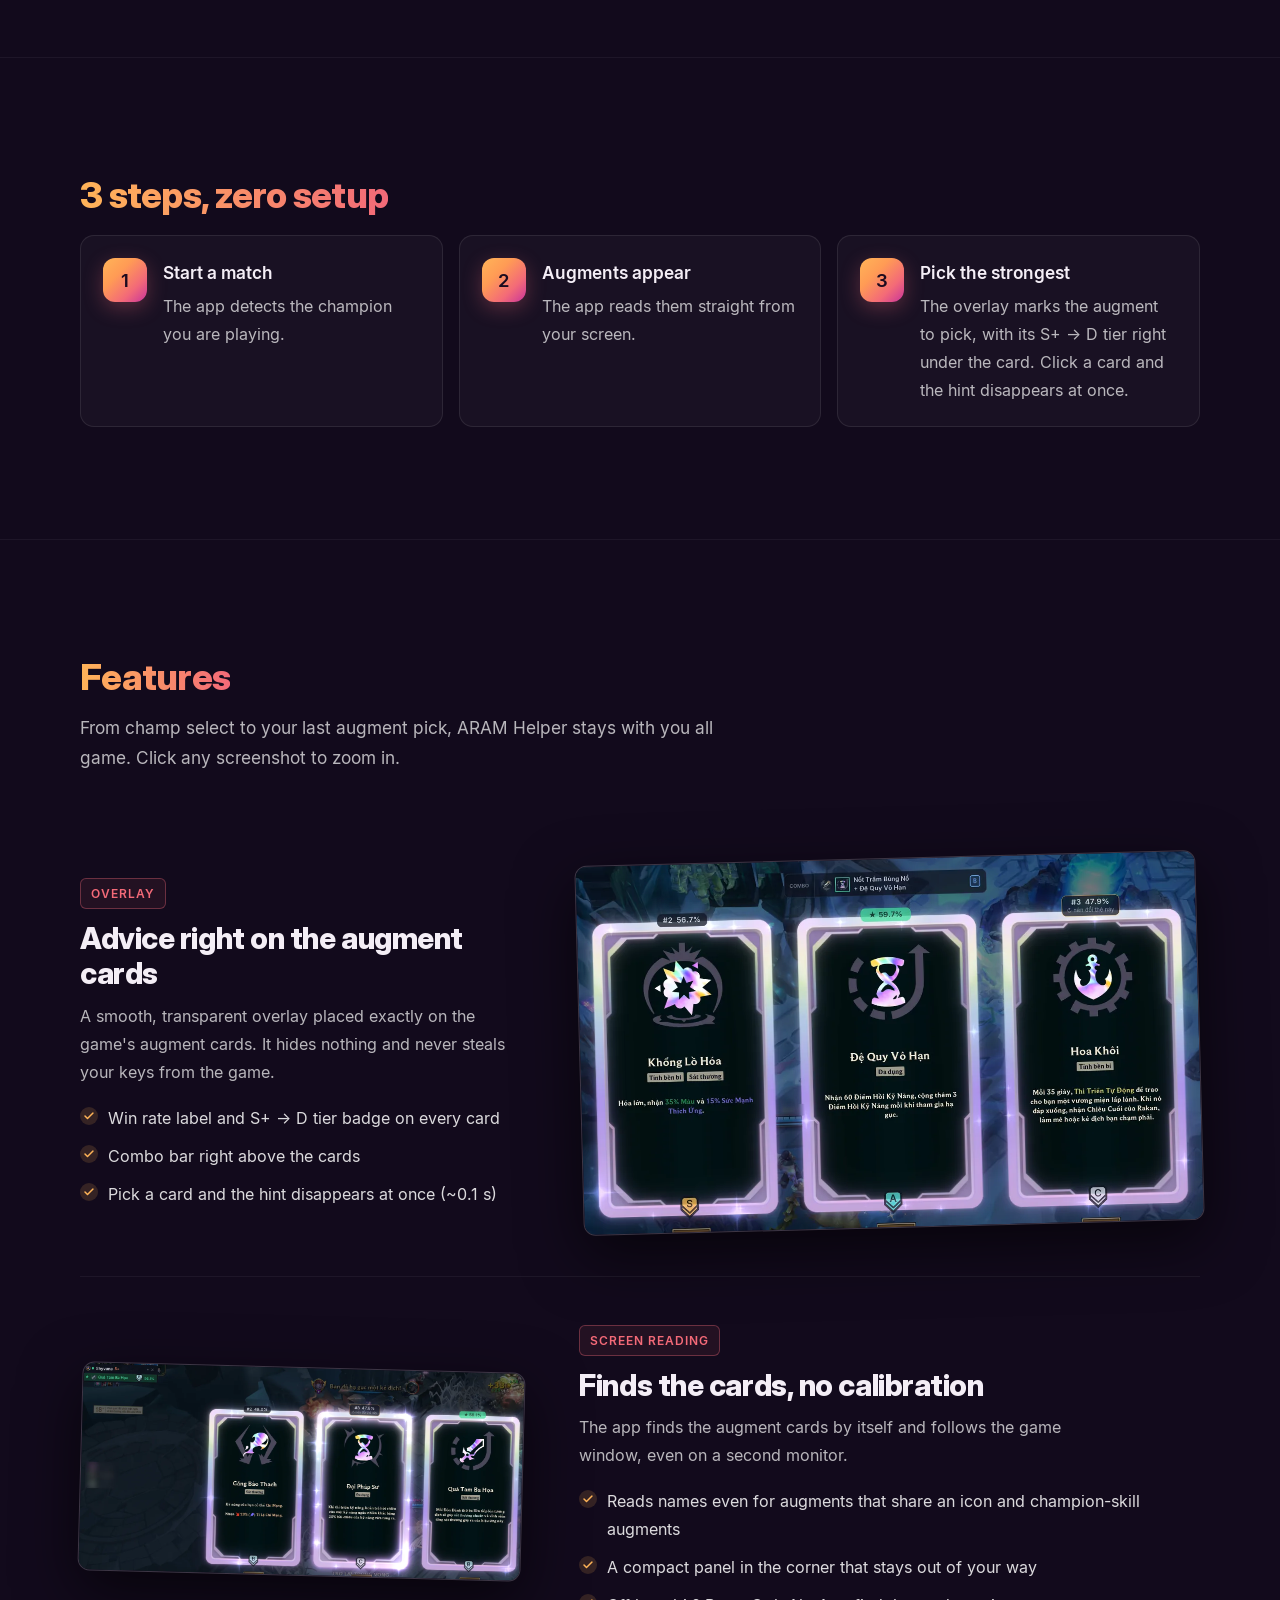
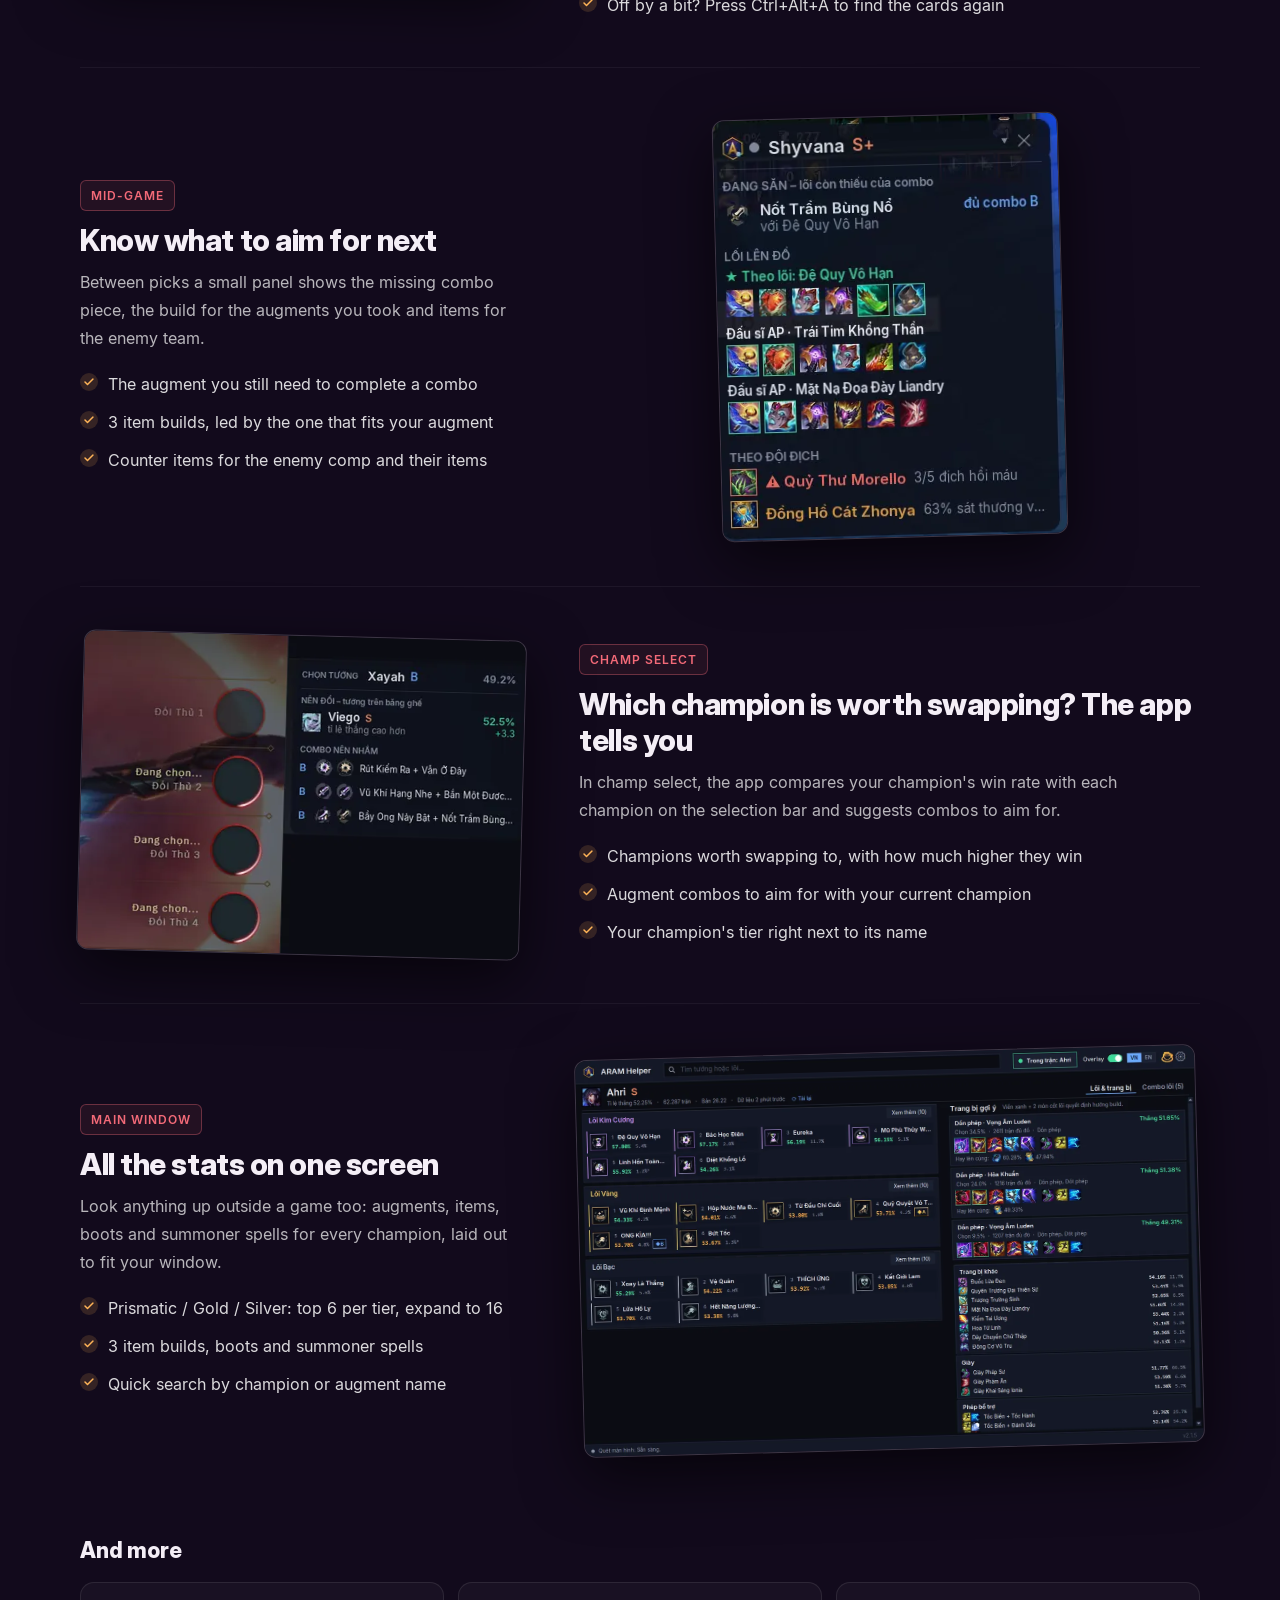
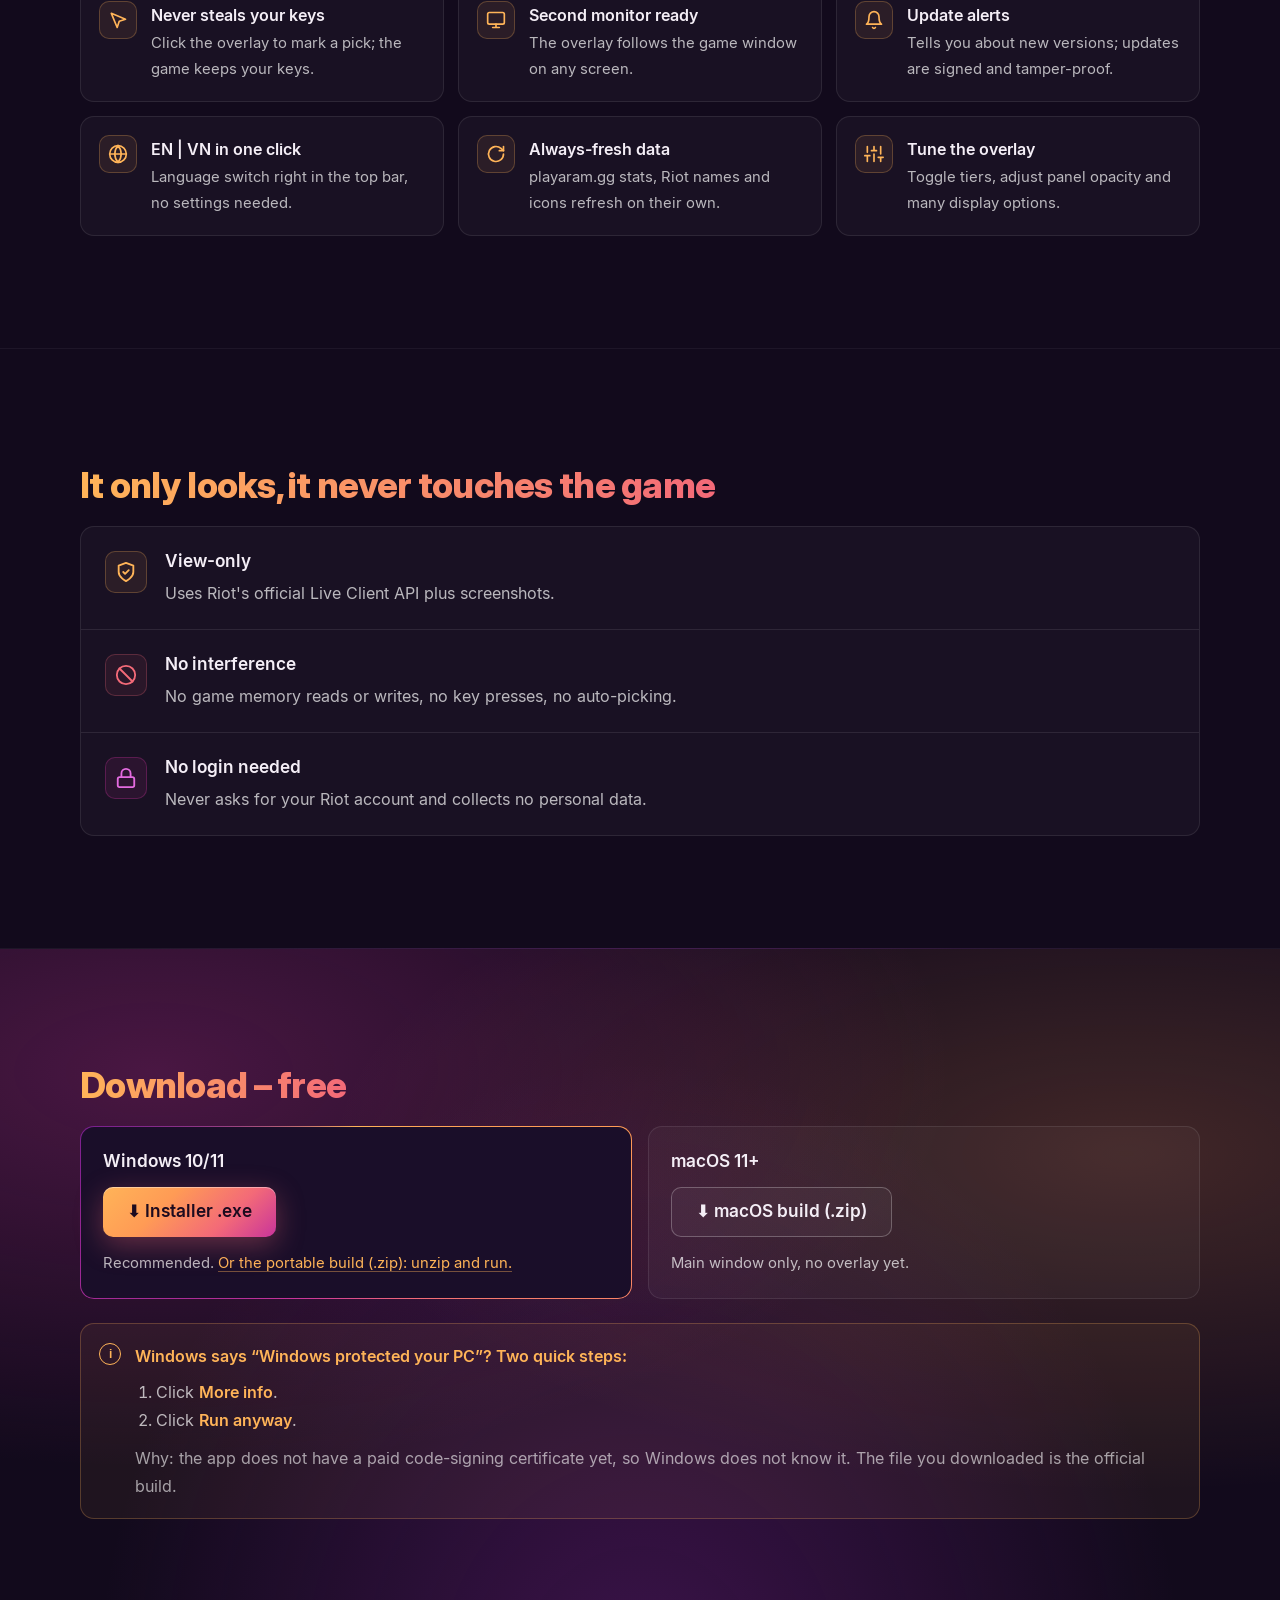
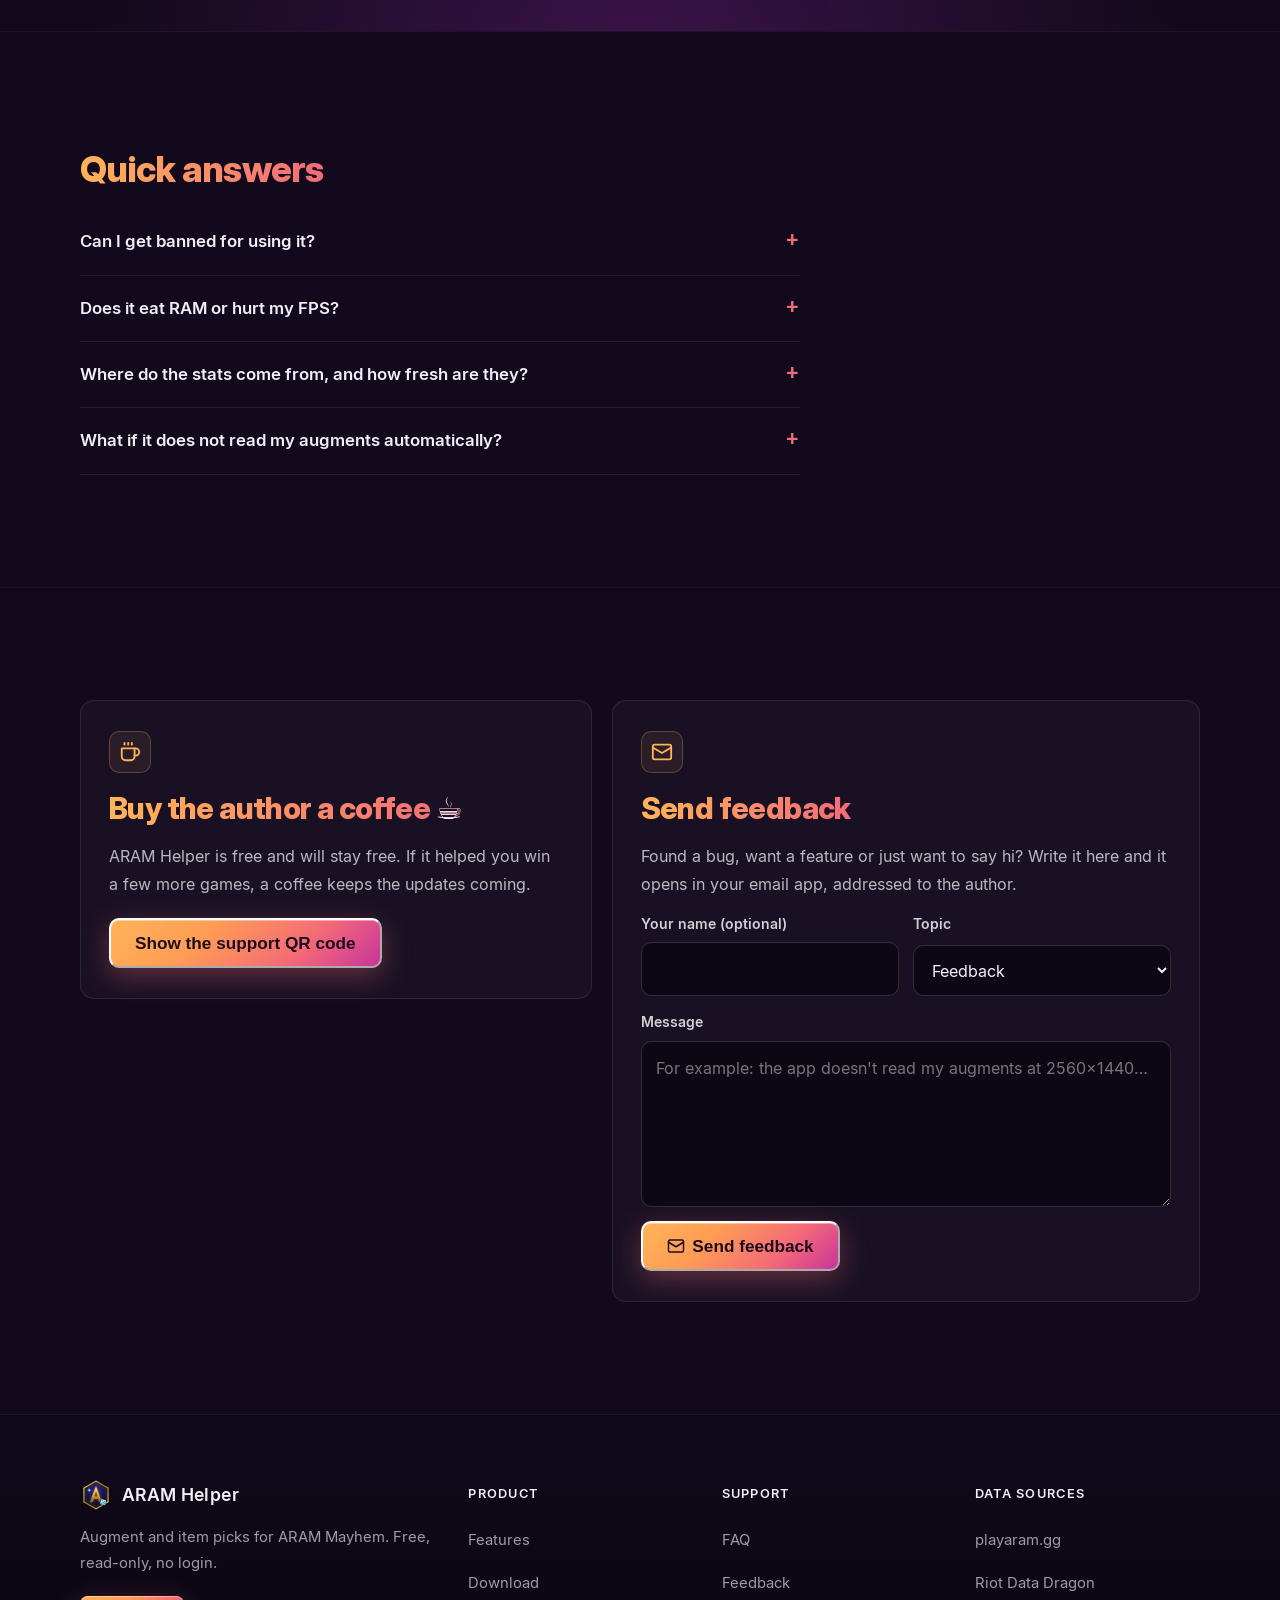
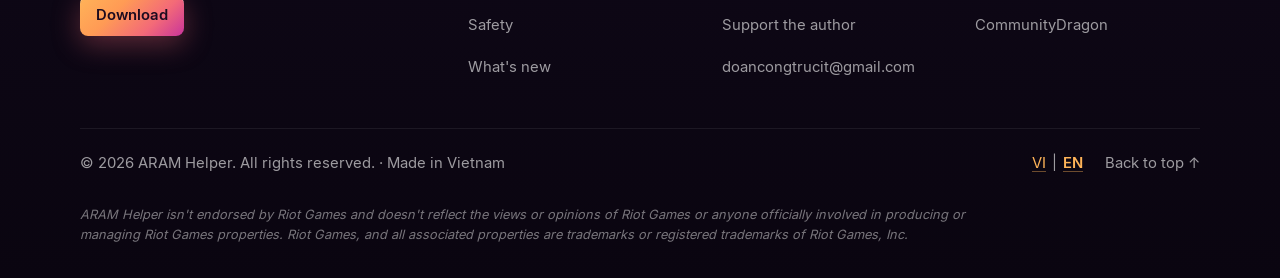
==== commit 7dea8f95: "site: sync from dev 23eef4f" ====
--- a/site/index.html
+++ b/site/index.html
@@ -59,7 +59,7 @@
   </div>
   <p class="muted hero-note">Nút tải tự đổi theo máy của bạn (Windows / Mac). <span data-version hidden></span></p>
   <figure class="hero-shot hero-video">
-    <video id="demo-video" class="shot" src="assets/video/demo-vi.mp4" poster="assets/video/demo-vi.webp" aria-label="Video demo ARAM Helper (38 giây, không tiếng)" width="1920" height="1080" preload="none" controls muted playsinline></video>
+    <video id="demo-video" class="shot" src="assets/video/demo-vi.mp4" poster="assets/video/demo-vi.webp" aria-label="Video demo ARAM Helper (38 giây, có nhạc nền)" width="1920" height="1080" preload="none" controls playsinline></video>
     <button id="demo-play" class="play-btn" type="button" aria-label="▶ Xem video demo" hidden><svg viewBox="0 0 24 24" aria-hidden="true" focusable="false"><path d="M8 5.5v13l11-6.5z"/></svg></button>
   </figure>
 </section>
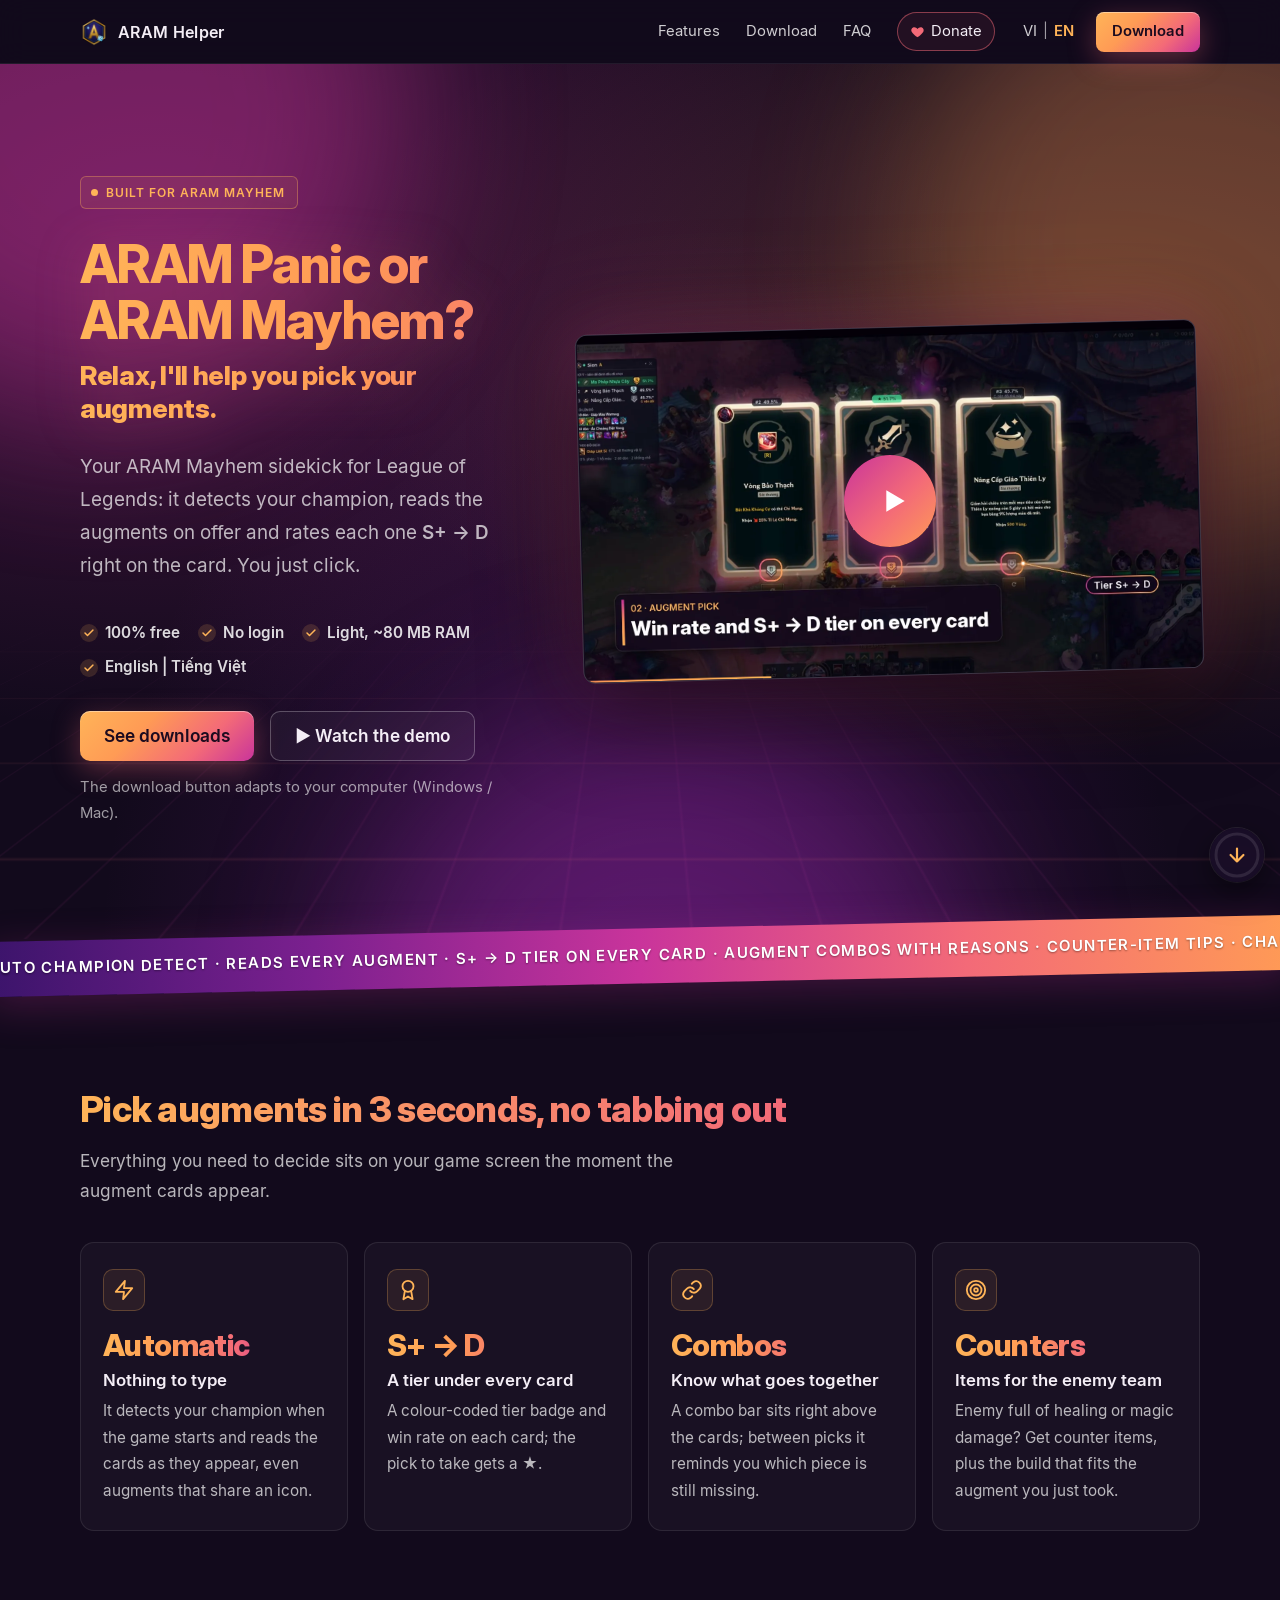
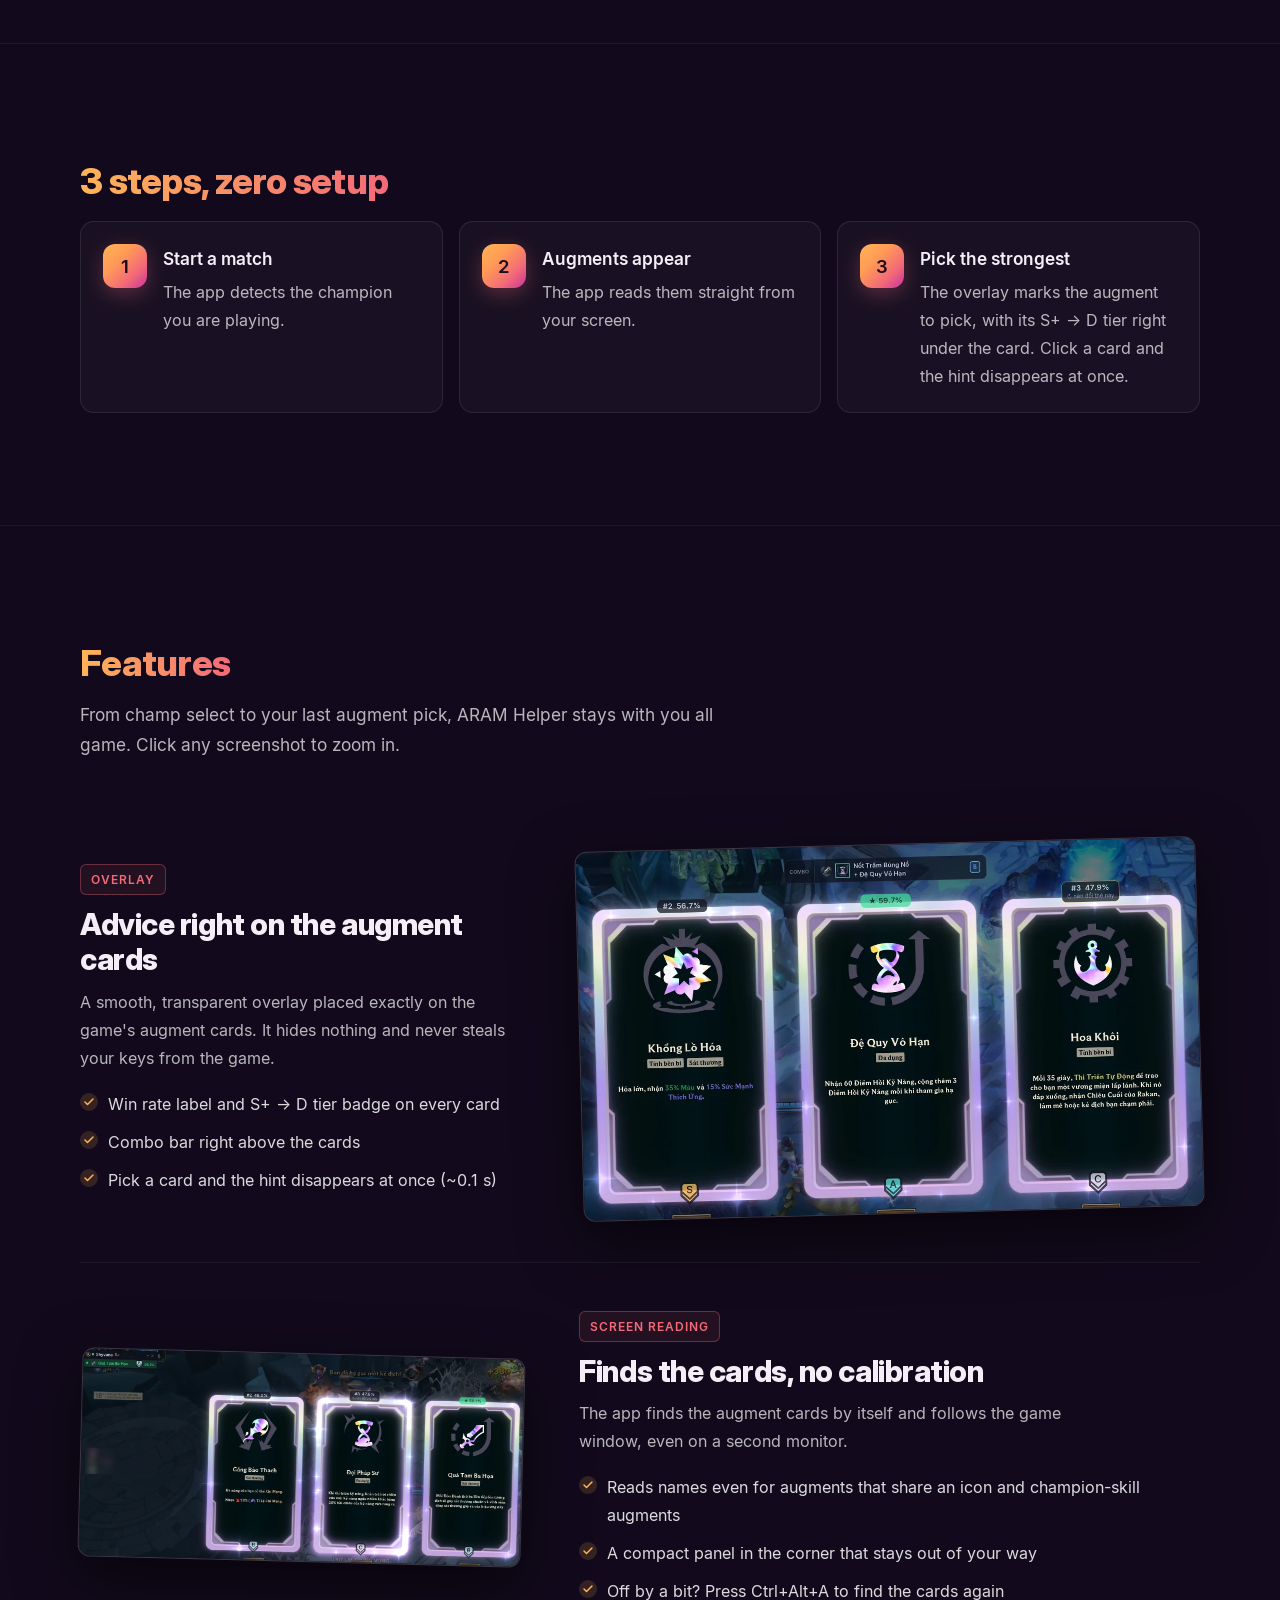
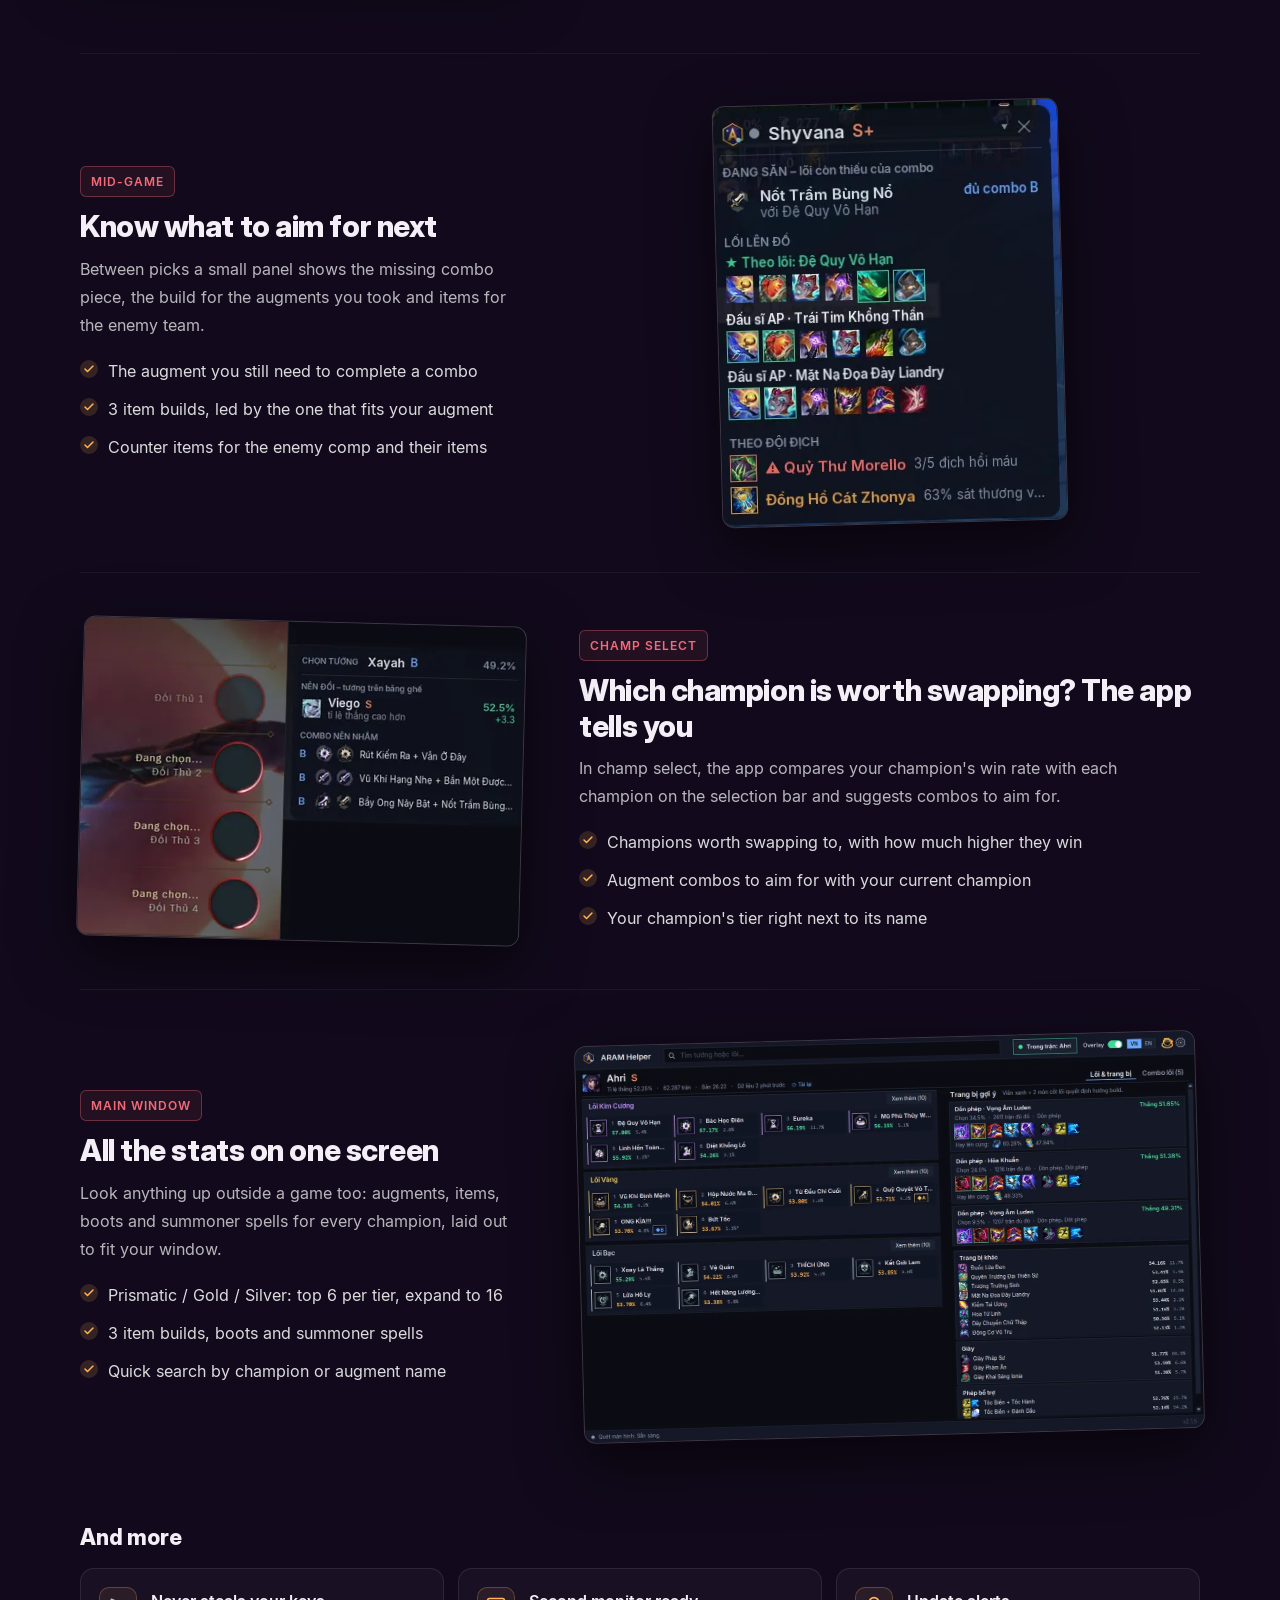
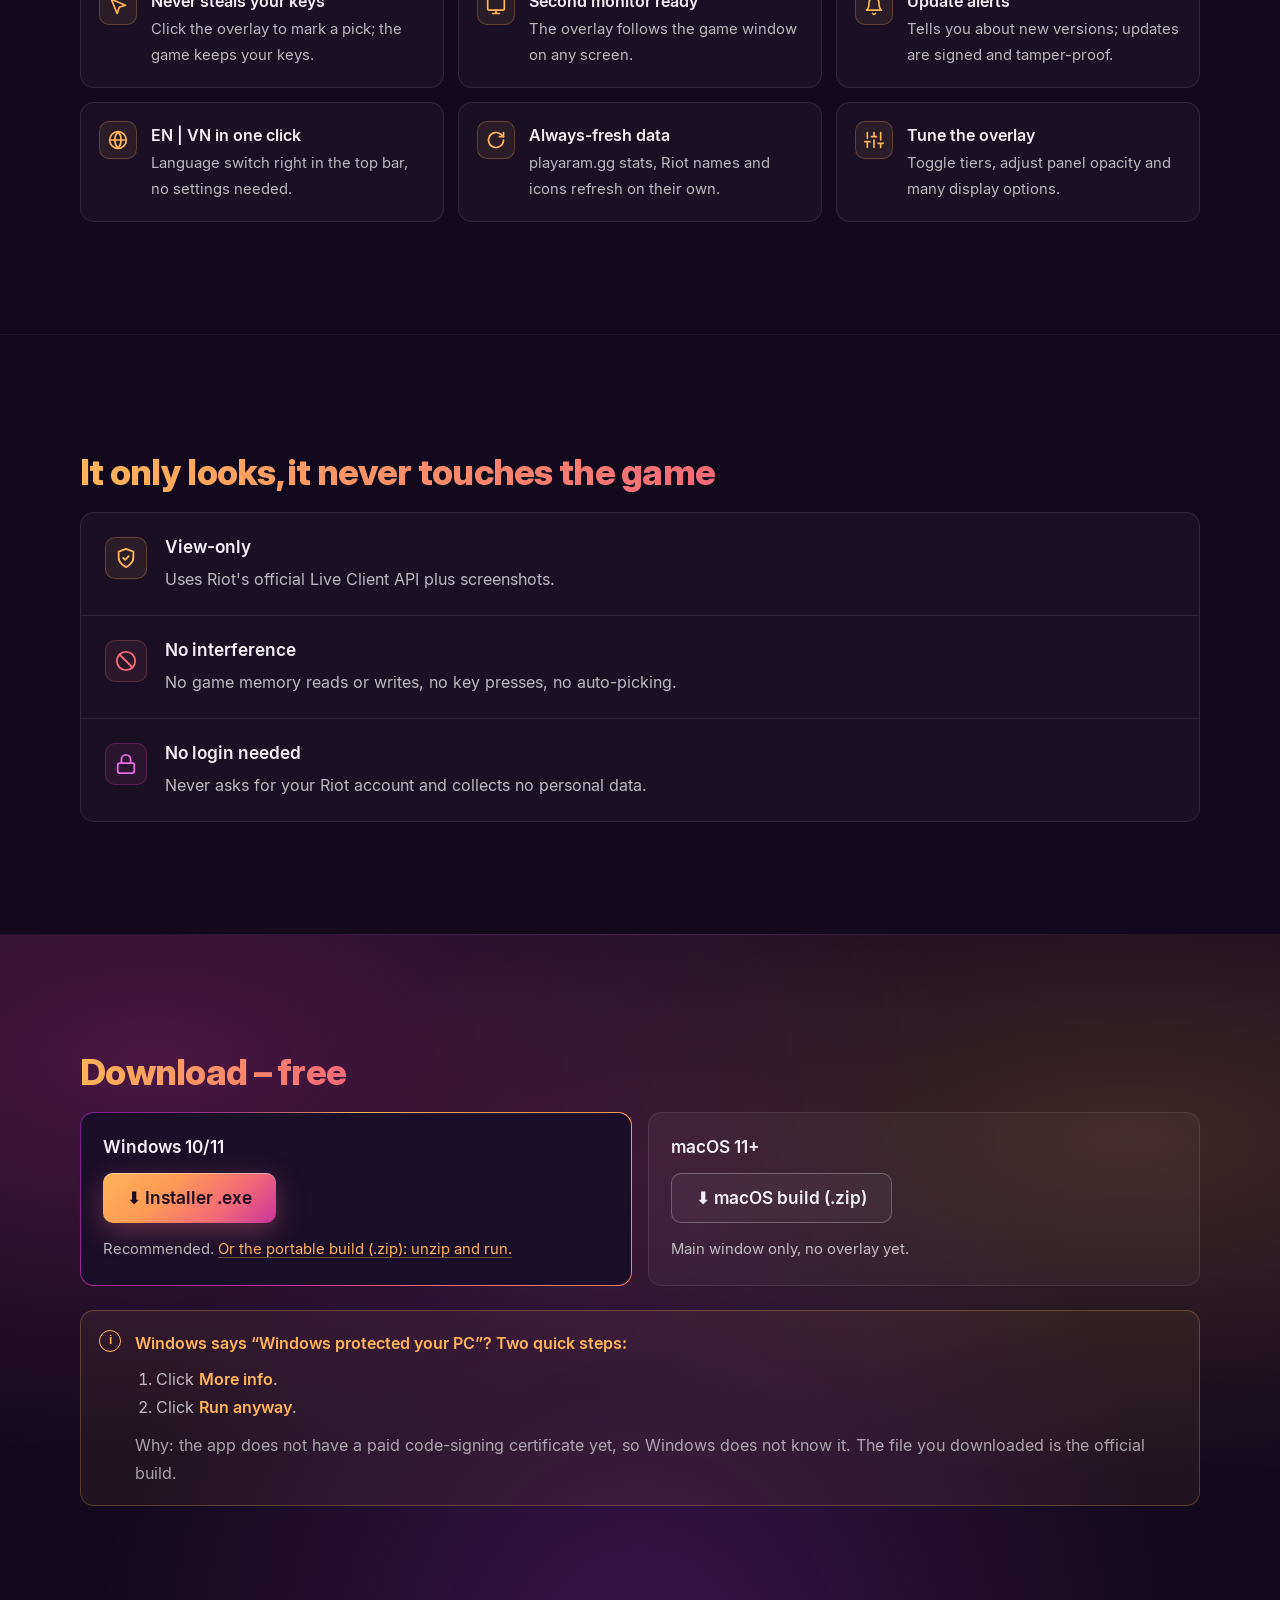
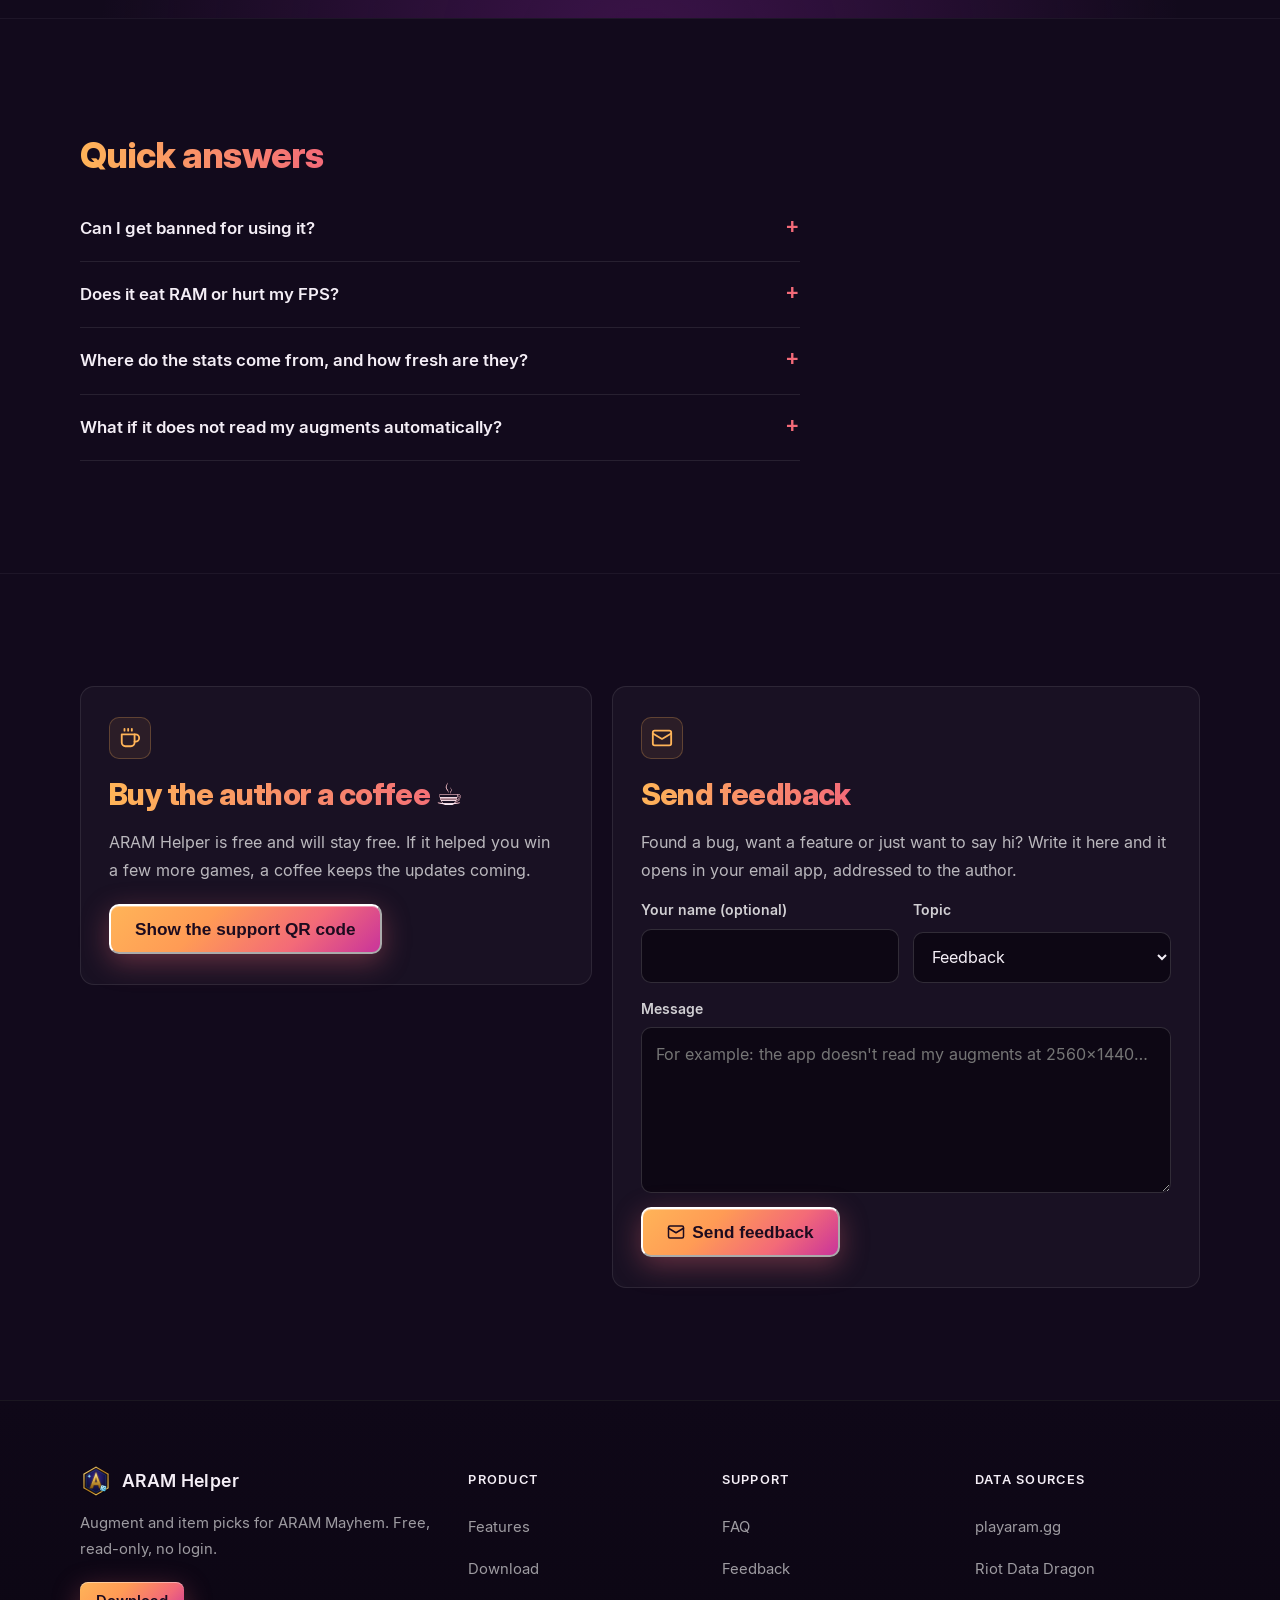
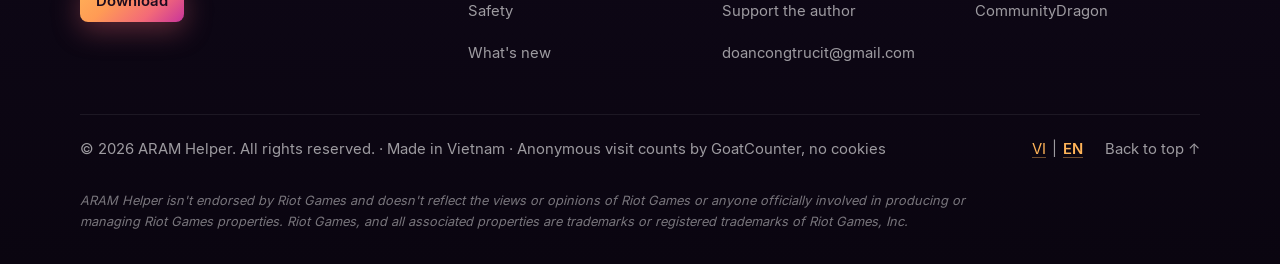
==== commit e38da42a: "site: sync from dev fada151" ====
--- a/site/index.html
+++ b/site/index.html
@@ -26,6 +26,7 @@
 <link rel="preload" href="assets/fonts/InterDisplay-ExtraBold.woff2" as="font" type="font/woff2" crossorigin>
 <link rel="stylesheet" href="assets/style.css?v=607a60d9">
 <script type="module" src="assets/app.mjs?v=607a60d9"></script>
+<script data-goatcounter="https://aramhelper.goatcounter.com/count" async src="https://gc.zgo.at/count.js"></script>
 </head>
 <body data-lang="vi">
 <div class="scroll-progress" aria-hidden="true"></div>
@@ -54,13 +55,13 @@
     <li><svg class="tick" viewBox="0 0 24 24" aria-hidden="true" focusable="false"><path d="M20 6 9 17l-5-5"/></svg>Miễn phí 100%</li><li><svg class="tick" viewBox="0 0 24 24" aria-hidden="true" focusable="false"><path d="M20 6 9 17l-5-5"/></svg>Không cần đăng nhập</li><li><svg class="tick" viewBox="0 0 24 24" aria-hidden="true" focusable="false"><path d="M20 6 9 17l-5-5"/></svg>Nhẹ ~80 MB RAM</li><li><svg class="tick" viewBox="0 0 24 24" aria-hidden="true" focusable="false"><path d="M20 6 9 17l-5-5"/></svg>Tiếng Việt | English</li>
   </ul>
   <div class="cta">
-    <a id="primary-dl" class="btn btn-primary" data-dl-win="https://github.com/doancongtrucit/aram-helper/releases/latest/download/ARAM-Helper-Setup.exe" data-dl-mac="https://github.com/doancongtrucit/aram-helper/releases/latest/download/ARAM-Helper-macos.zip" href="https://github.com/doancongtrucit/aram-helper/releases/latest/download/ARAM-Helper-Setup.exe">⬇ Tải cho Windows</a>
-    <a id="demo-btn" class="btn btn-ghost" href="#features" aria-haspopup="dialog">▶ Xem video demo</a>
+    <a id="primary-dl" class="btn btn-primary" data-goatcounter-click="download-hero" data-dl-win="https://github.com/doancongtrucit/aram-helper/releases/latest/download/ARAM-Helper-Setup.exe" data-dl-mac="https://github.com/doancongtrucit/aram-helper/releases/latest/download/ARAM-Helper-macos.zip" href="https://github.com/doancongtrucit/aram-helper/releases/latest/download/ARAM-Helper-Setup.exe">⬇ Tải cho Windows</a>
+    <a id="demo-btn" class="btn btn-ghost" data-goatcounter-click="demo-button" href="#features" aria-haspopup="dialog">▶ Xem video demo</a>
   </div>
   <p class="muted hero-note">Nút tải tự đổi theo máy của bạn (Windows / Mac). <span data-version hidden></span></p>
   <figure class="hero-shot hero-video">
     <video id="demo-video" class="shot" src="assets/video/demo-vi.mp4" poster="assets/video/demo-vi.webp" aria-label="Video demo ARAM Helper (38 giây, có nhạc nền)" width="1920" height="1080" preload="none" controls playsinline></video>
-    <button id="demo-play" class="play-btn" type="button" aria-label="▶ Xem video demo" hidden><svg viewBox="0 0 24 24" aria-hidden="true" focusable="false"><path d="M8 5.5v13l11-6.5z"/></svg></button>
+    <button id="demo-play" class="play-btn" data-goatcounter-click="demo-play" type="button" aria-label="▶ Xem video demo" hidden><svg viewBox="0 0 24 24" aria-hidden="true" focusable="false"><path d="M8 5.5v13l11-6.5z"/></svg></button>
   </figure>
 </section>
 
@@ -159,12 +160,12 @@
   <div class="row">
     <div class="box featured">
       <b>Windows 10/11</b>
-      <a class="btn btn-primary" href="https://github.com/doancongtrucit/aram-helper/releases/latest/download/ARAM-Helper-Setup.exe">⬇ Bộ cài .exe</a>
-      <p class="muted">Khuyên dùng. <a href="https://github.com/doancongtrucit/aram-helper/releases/latest/download/ARAM-Helper-win64-portable.zip">Hoặc bản portable (.zip), giải nén là chạy.</a></p>
+      <a class="btn btn-primary" data-goatcounter-click="download-setup" href="https://github.com/doancongtrucit/aram-helper/releases/latest/download/ARAM-Helper-Setup.exe">⬇ Bộ cài .exe</a>
+      <p class="muted">Khuyên dùng. <a data-goatcounter-click="download-portable" href="https://github.com/doancongtrucit/aram-helper/releases/latest/download/ARAM-Helper-win64-portable.zip">Hoặc bản portable (.zip), giải nén là chạy.</a></p>
     </div>
     <div class="box">
       <b>macOS 11+</b>
-      <a class="btn btn-ghost" href="https://github.com/doancongtrucit/aram-helper/releases/latest/download/ARAM-Helper-macos.zip">⬇ Bản macOS (.zip)</a>
+      <a class="btn btn-ghost" data-goatcounter-click="download-mac" href="https://github.com/doancongtrucit/aram-helper/releases/latest/download/ARAM-Helper-macos.zip">⬇ Bản macOS (.zip)</a>
       <p class="muted">Chỉ có cửa sổ chính, chưa có overlay.</p>
     </div>
   </div>
@@ -271,7 +272,7 @@
     </div>
   </div>
   <div class="footer-bottom">
-    <p>&copy; 2026 ARAM Helper. Bảo lưu mọi quyền. · Làm tại Việt Nam</p>
+    <p>&copy; 2026 ARAM Helper. Bảo lưu mọi quyền. · Làm tại Việt Nam · Đếm lượt xem ẩn danh bằng GoatCounter, không cookie</p>
     <p class="footer-meta"><span class="lang-switch"><a data-set-lang="vi" hreflang="vi" href="./">VI</a> | <a data-set-lang="en" hreflang="en" href="en/">EN</a></span><a href="#hero">Lên đầu trang &uarr;</a></p>
   </div>
   <p class="disclaimer"><i>ARAM Helper isn't endorsed by Riot Games and doesn't reflect the views or opinions of Riot Games or anyone officially involved in producing or managing Riot Games properties. Riot Games, and all associated properties are trademarks or registered trademarks of Riot Games, Inc.</i></p>
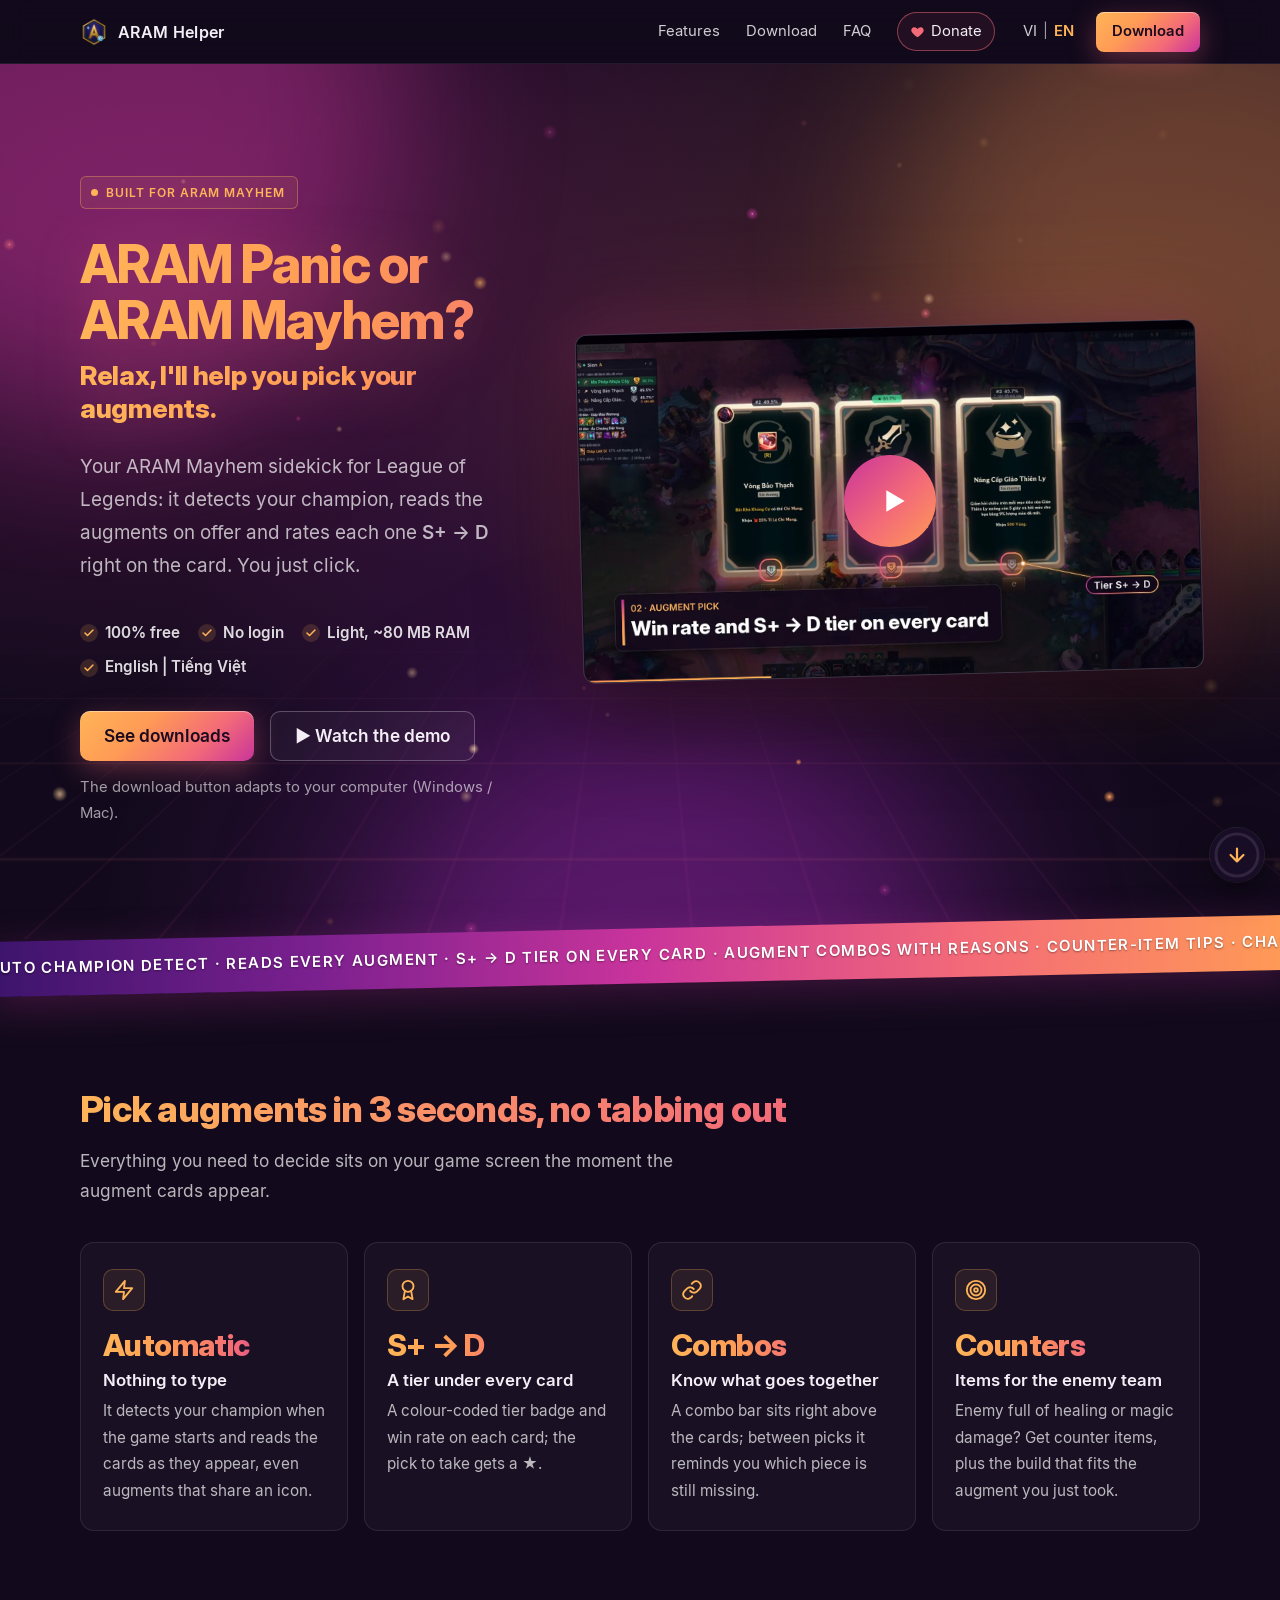
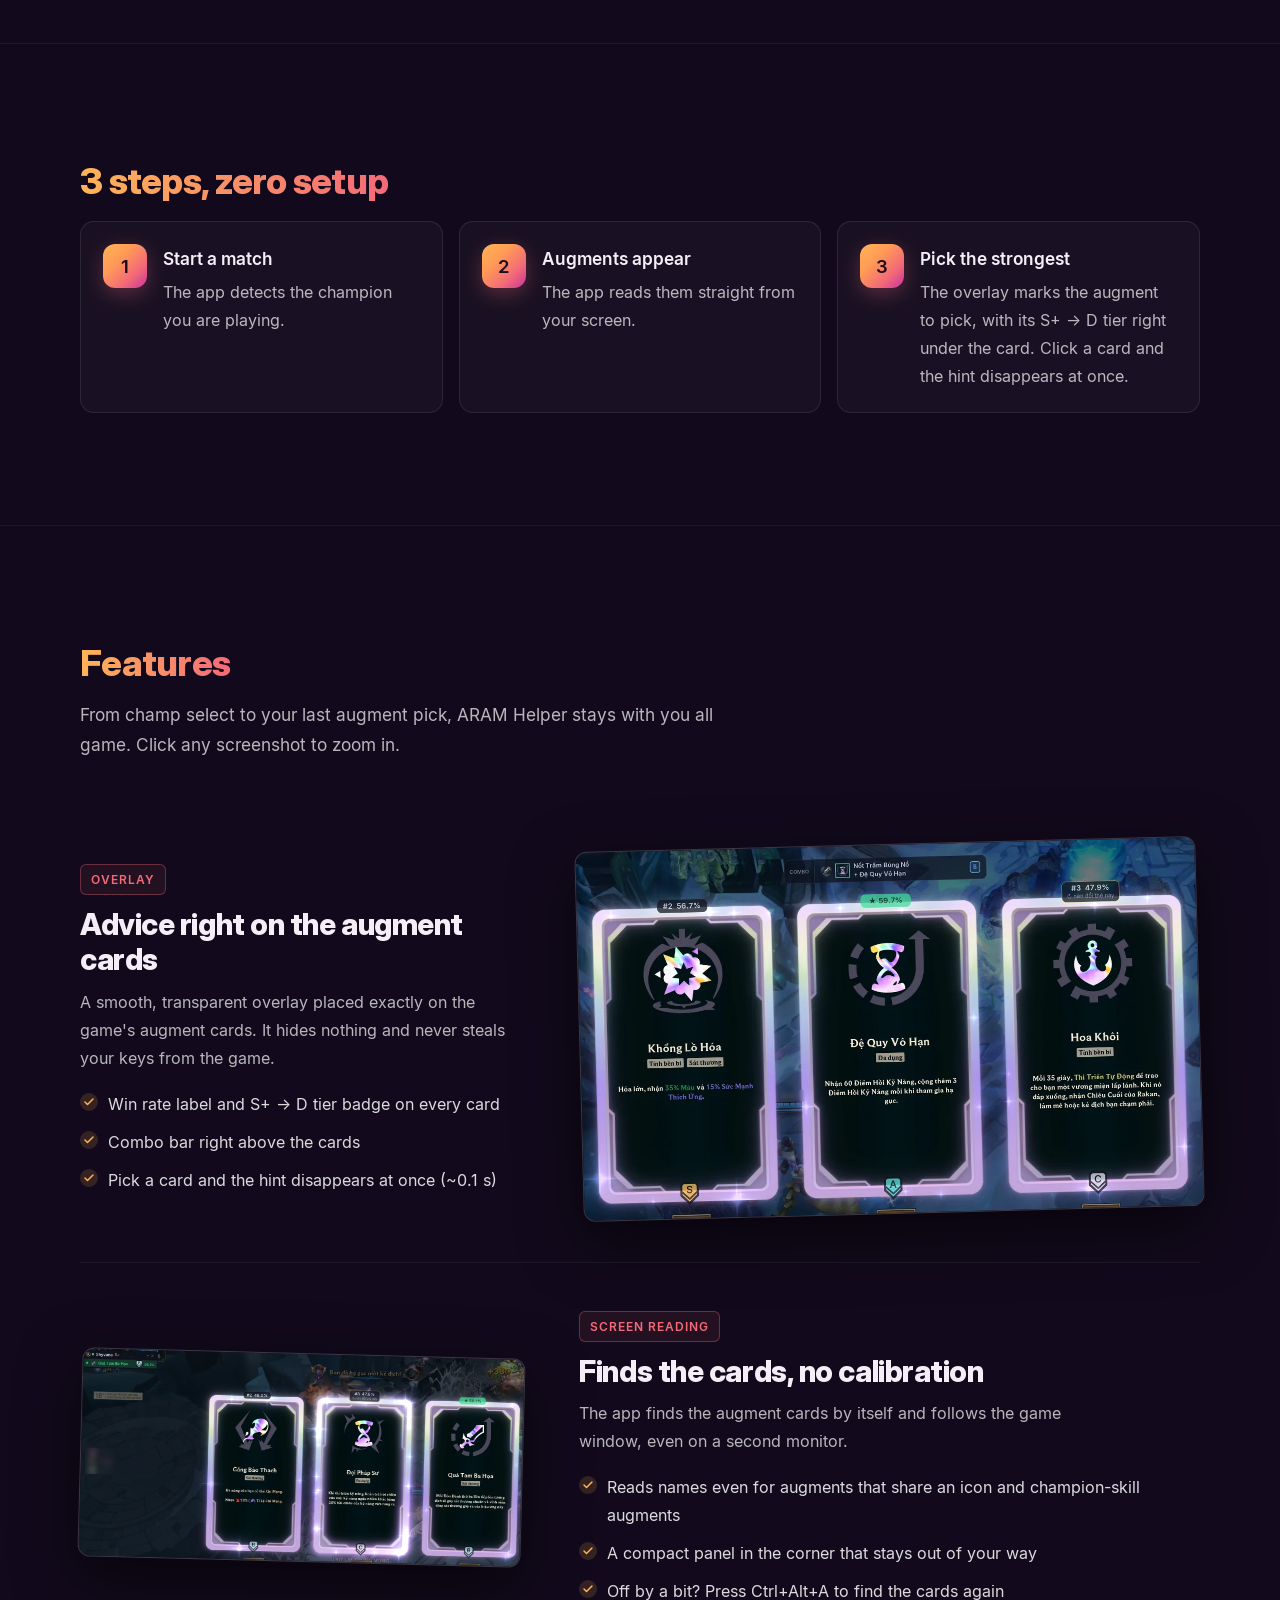
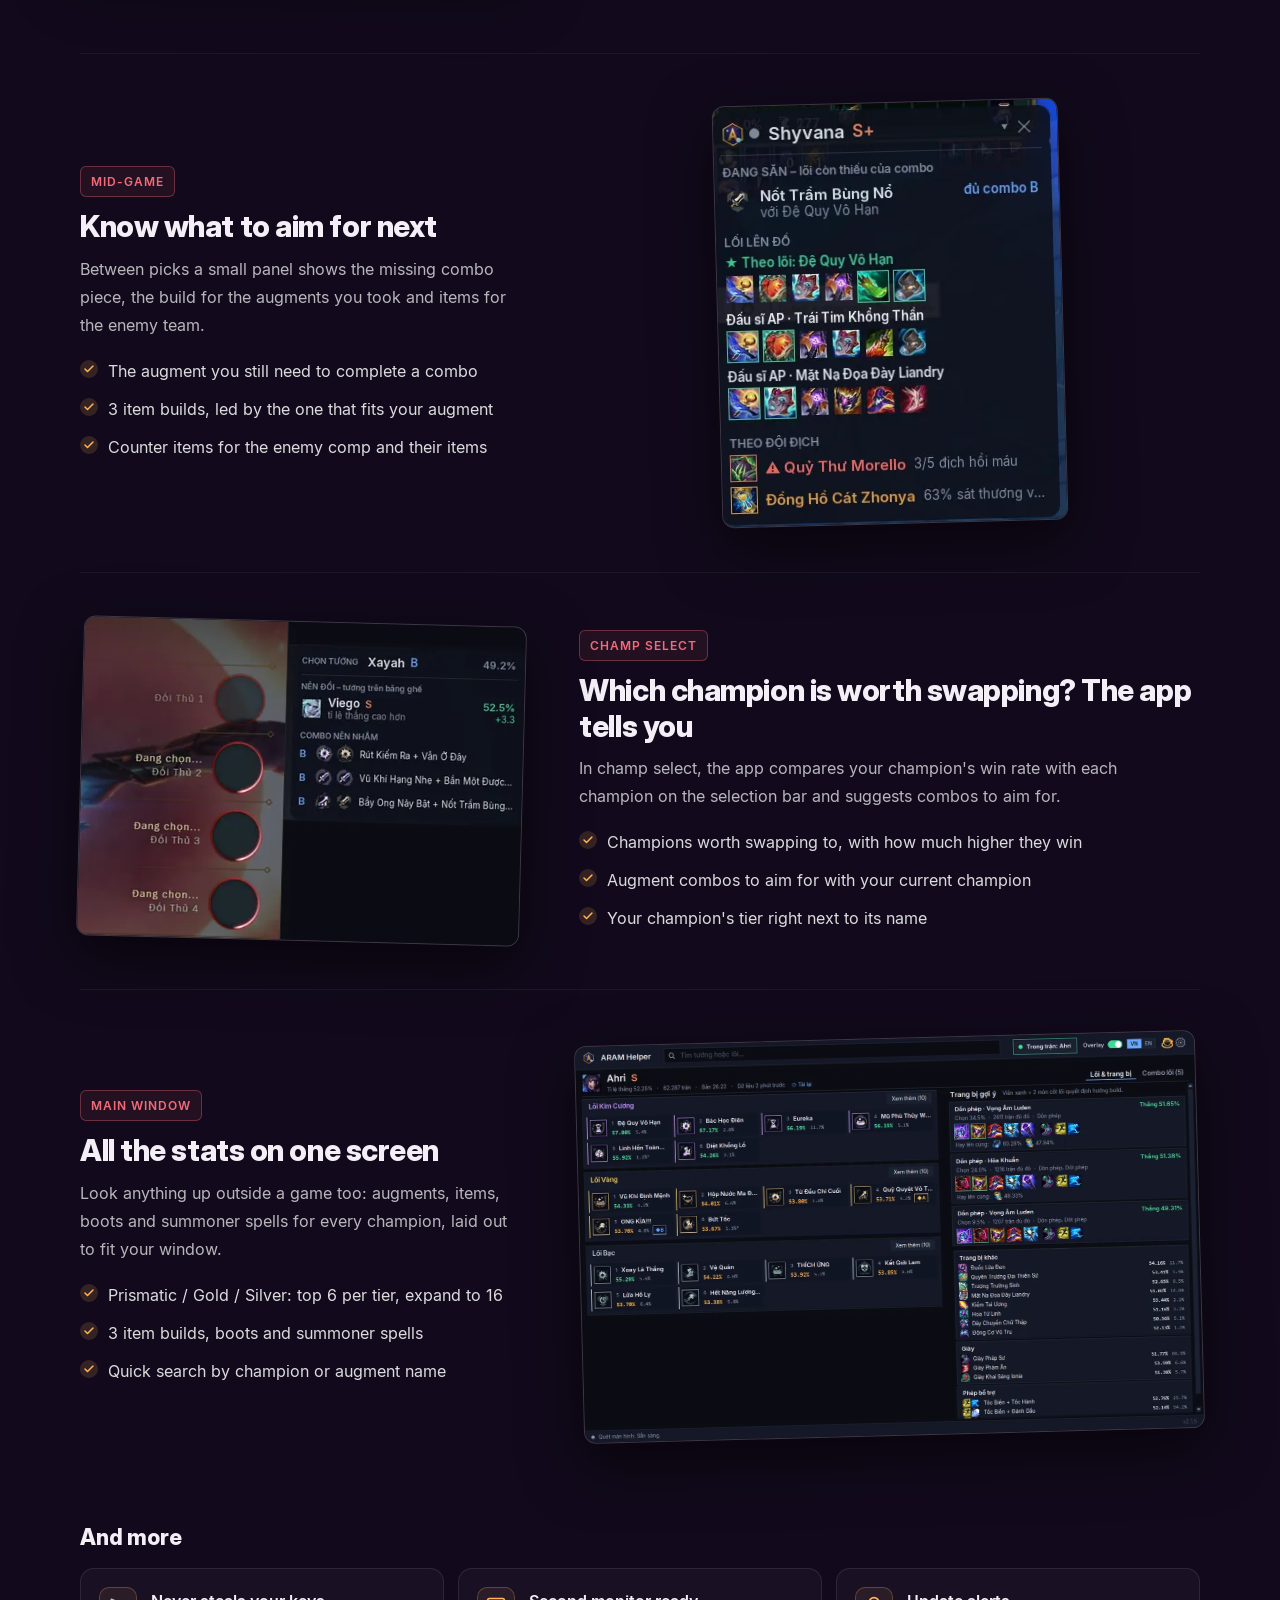
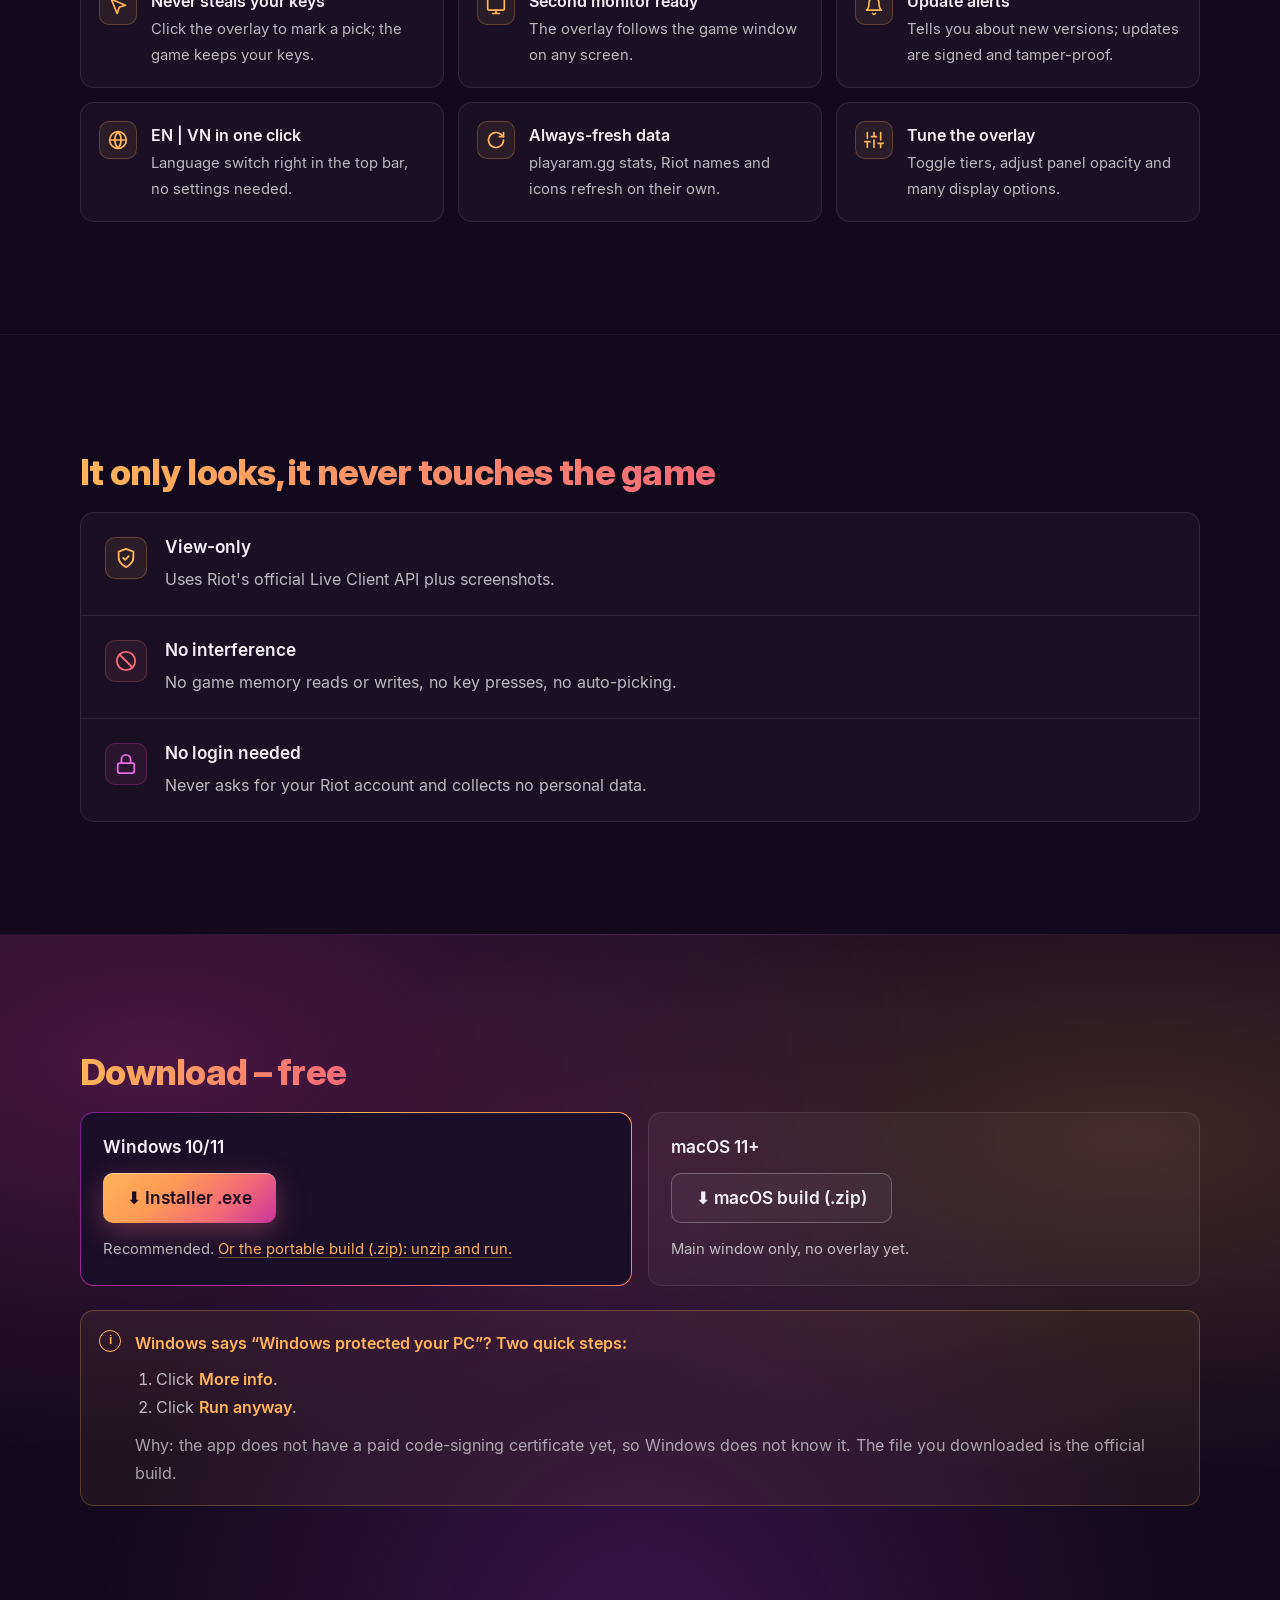
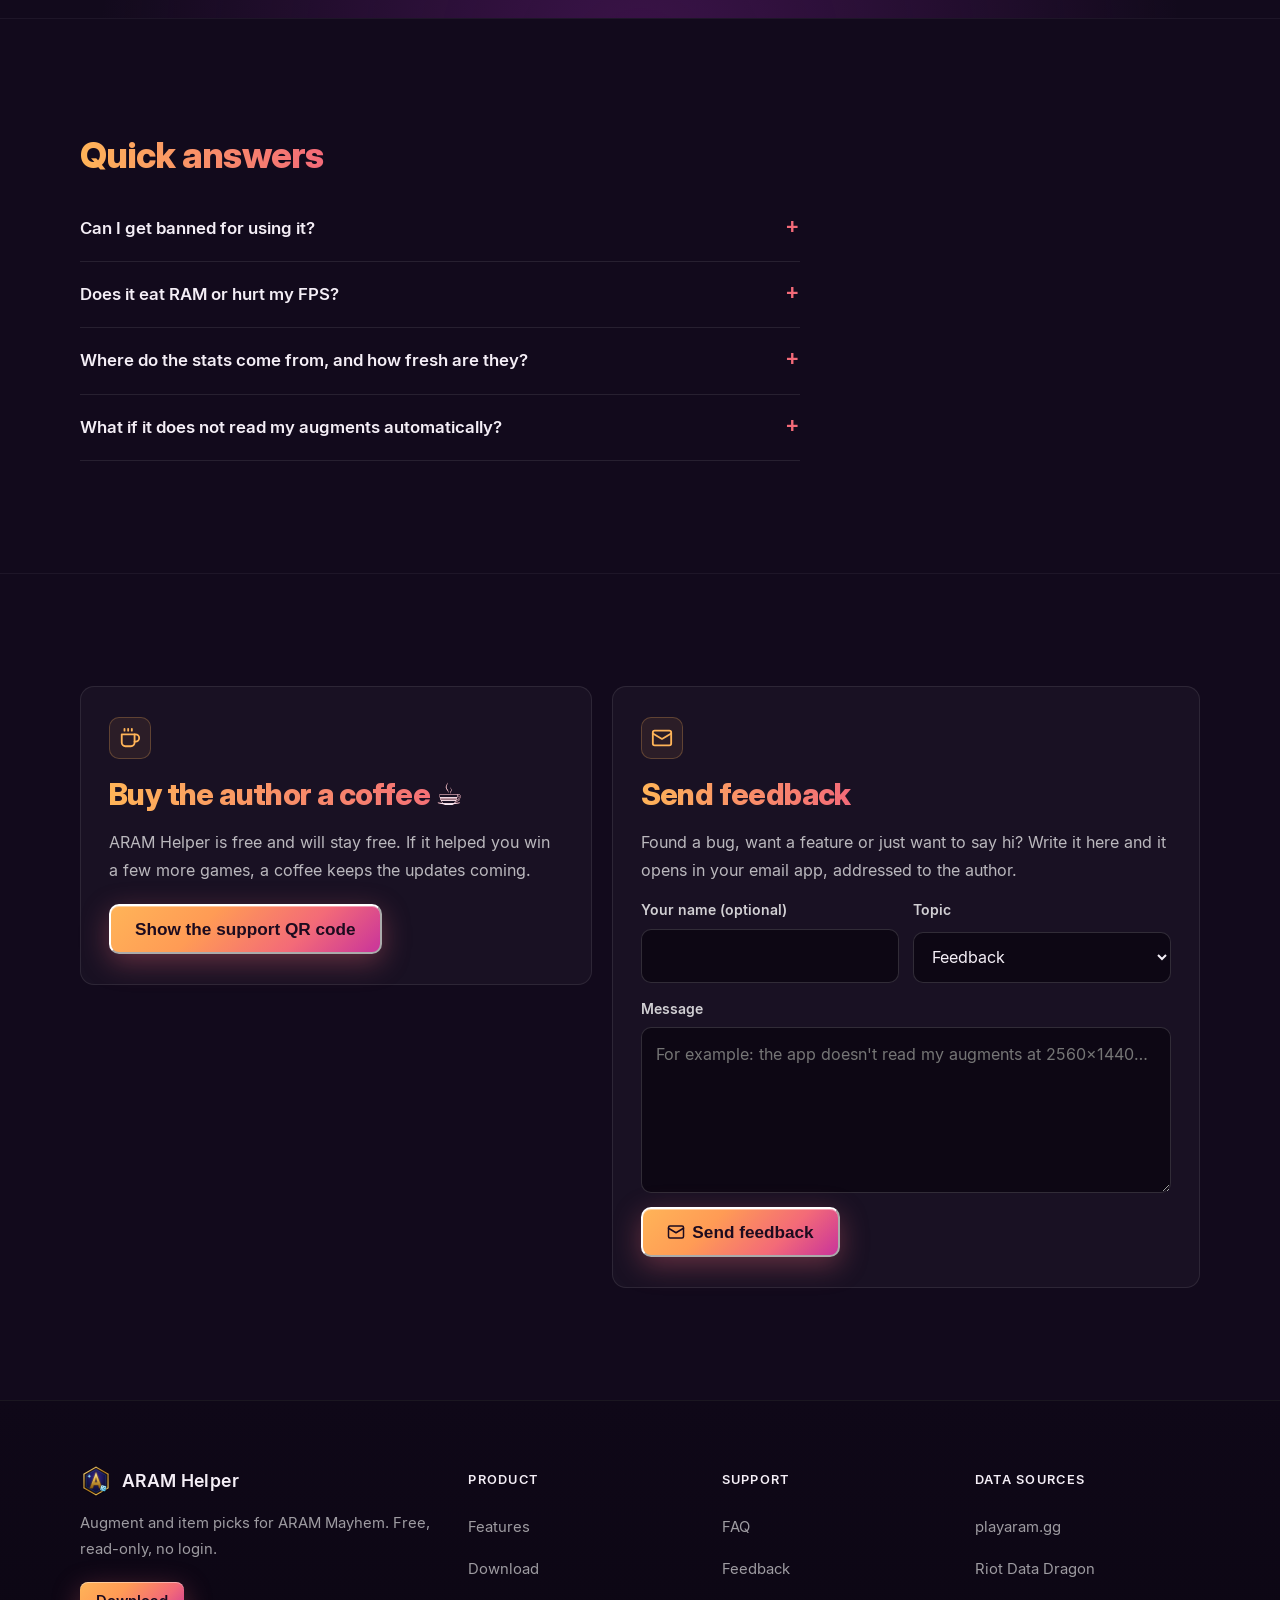
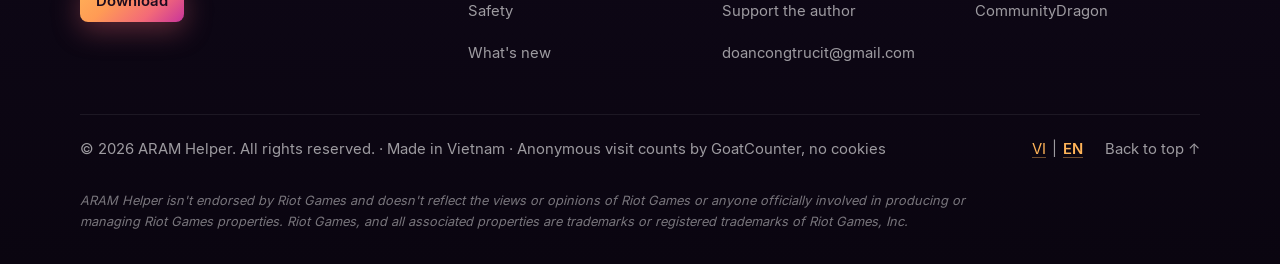
==== commit abd6a701: "site: sync from dev b18c8dc" ====
--- a/site/index.html
+++ b/site/index.html
@@ -18,14 +18,18 @@
 <meta property="og:description" content="Tự đọc các lõi trên màn hình, gợi ý lõi + trang bị ngay trong game ARAM Hỗn Loạn. Miễn phí, chỉ xem không can thiệp, không cần đăng nhập.">
 <meta property="og:url" content="https://aramhelper.com/">
 <meta property="og:image" content="https://aramhelper.com/assets/img/og-vi.png">
+<meta property="og:image:type" content="image/png">
+<meta property="og:image:width" content="1200">
+<meta property="og:image:height" content="630">
+<meta property="og:image:alt" content="Overlay của ARAM Helper trong một trận ARAM Hỗn Loạn thật: nhãn % trên thẻ, huy hiệu tier, khung gợi ý">
 <meta property="og:locale" content="vi_VN">
 <meta name="twitter:card" content="summary_large_image">
 <meta name="twitter:title" content="ARAM Helper – ARAM Hoảng Loạn hay Hỗn Loạn? Đừng lo, tôi sẽ giúp bạn chọn lõi.">
 <meta name="twitter:description" content="Tự đọc các lõi trên màn hình, gợi ý lõi + trang bị ngay trong game ARAM Hỗn Loạn. Miễn phí, chỉ xem không can thiệp, không cần đăng nhập.">
 <meta name="twitter:image" content="https://aramhelper.com/assets/img/og-vi.png">
 <link rel="preload" href="assets/fonts/InterDisplay-ExtraBold.woff2" as="font" type="font/woff2" crossorigin>
-<link rel="stylesheet" href="assets/style.css?v=607a60d9">
-<script type="module" src="assets/app.mjs?v=607a60d9"></script>
+<link rel="stylesheet" href="assets/style.css?v=0eca7738">
+<script type="module" src="assets/app.mjs?v=0eca7738"></script>
 <script data-goatcounter="https://aramhelper.goatcounter.com/count" async src="https://gc.zgo.at/count.js"></script>
 </head>
 <body data-lang="vi">
@@ -202,7 +206,7 @@
       <noscript><style>#qr-toggle { display: none; } #qr-panel { display: block; }</style></noscript>
       <div id="qr-panel" class="qr-panel" hidden>
         <figure class="donate-figure">
-          <img id="donate-qr" class="donate-qr" src="assets/img/donate-qr.png" alt="Mã QR chuyển khoản ủng hộ tác giả" width="240" height="240">
+          <img id="donate-qr" class="donate-qr" data-src="assets/img/donate-qr.png" alt="Mã QR chuyển khoản ủng hộ tác giả" width="240" height="240">
           <figcaption>Chuyển khoản ngân hàng Việt Nam (VietQR)</figcaption>
         </figure>
         <p id="donate-fallback" class="muted">Mã QR đang được cập nhật. Liên hệ qua email: <a href="mailto:doancongtrucit@gmail.com">doancongtrucit@gmail.com</a></p>
